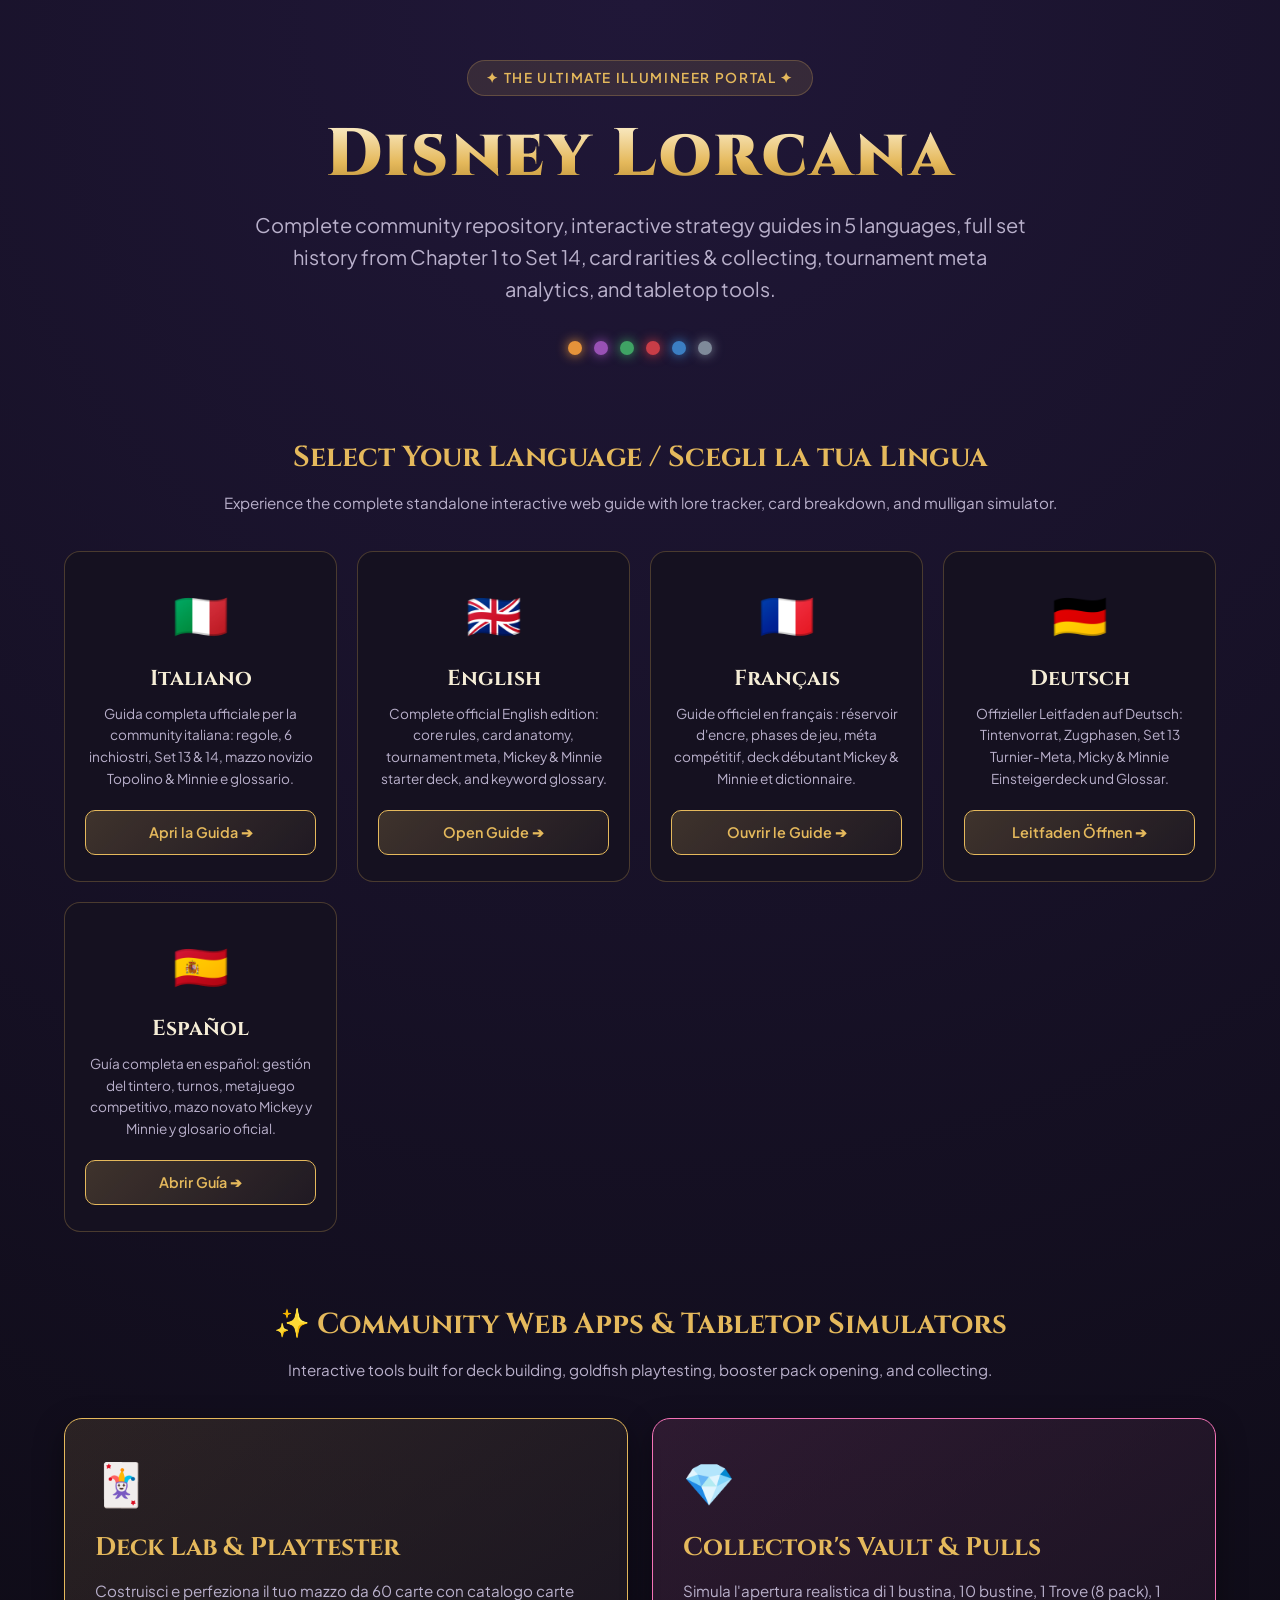
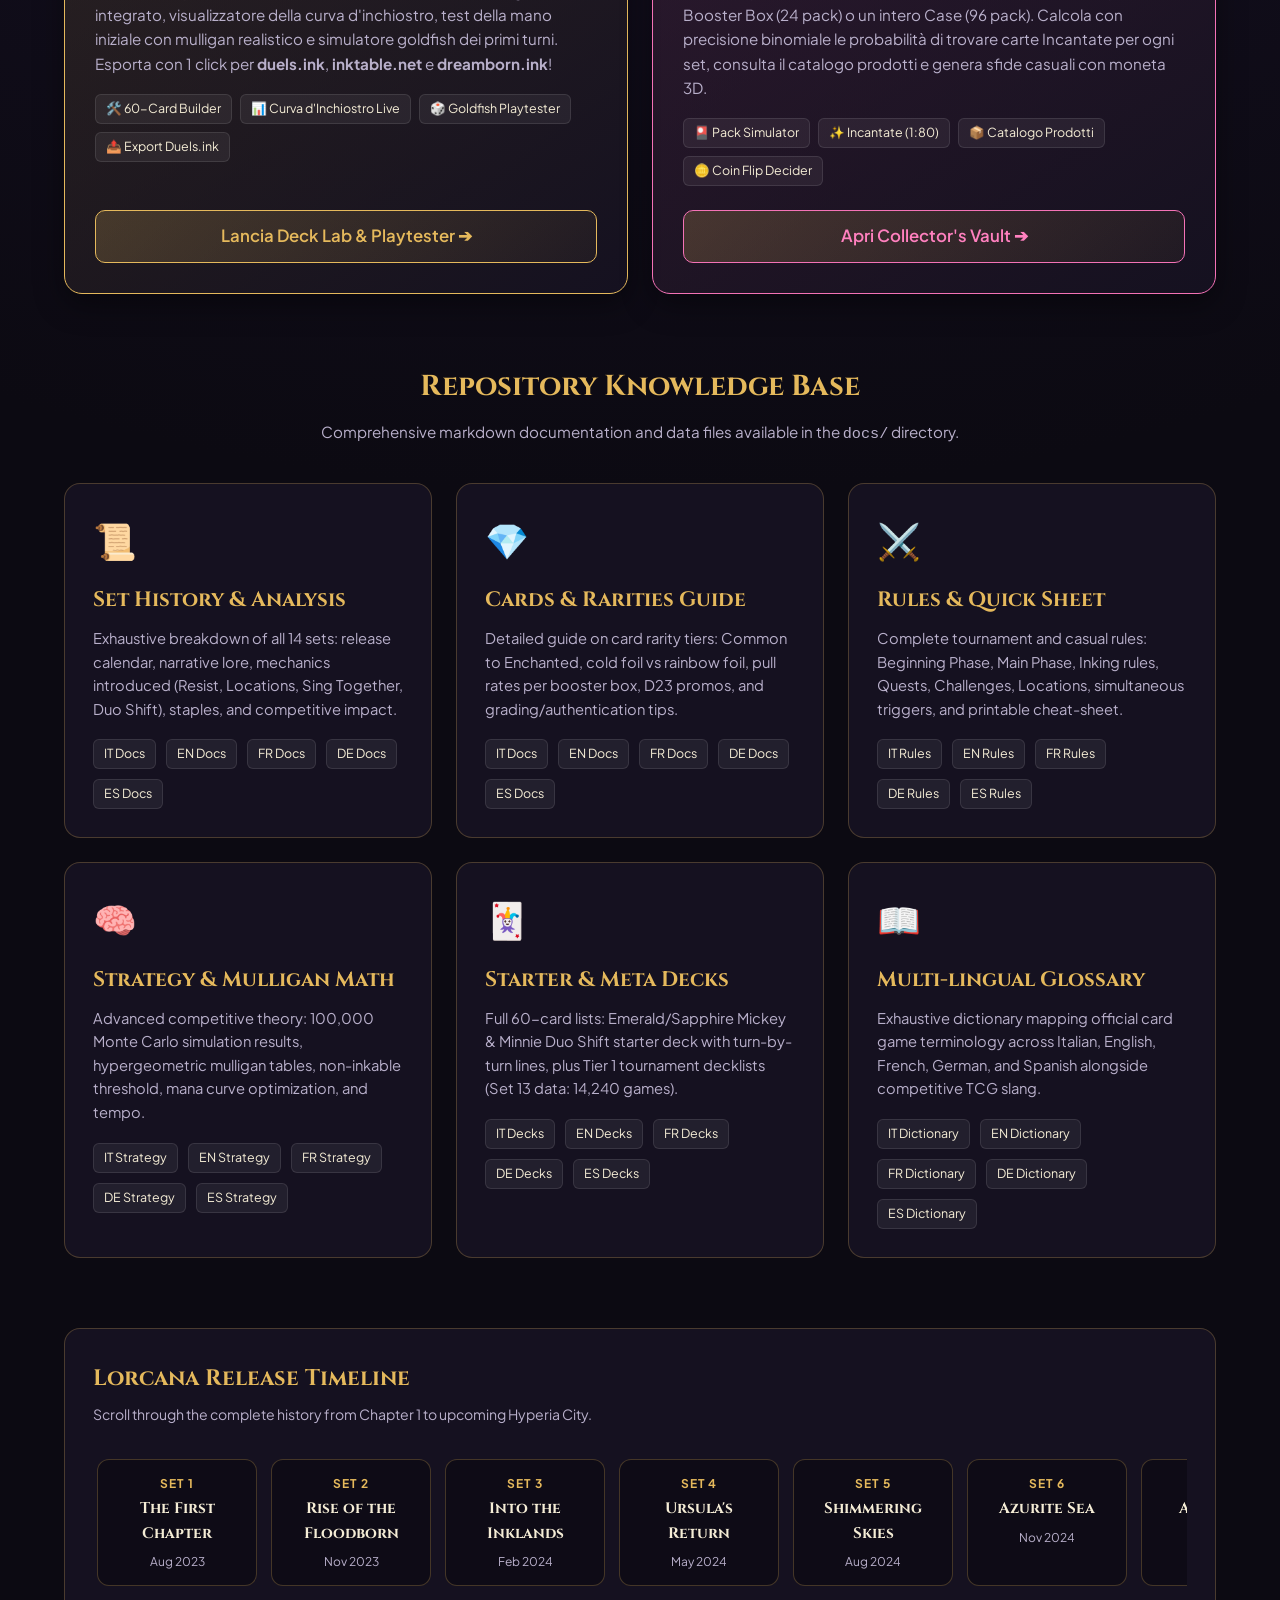
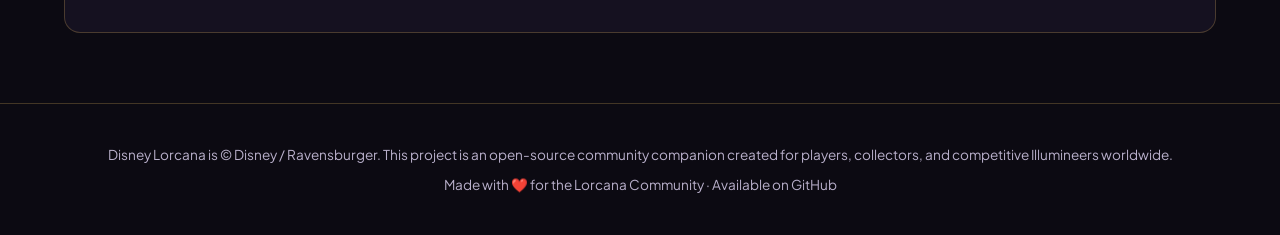
==== index.html @ 89099b7c "feat: add interactive Deck Lab, Collector's Vault pull simulator, probability calculator and communi" ====
<!DOCTYPE html>
<html lang="en">
<head>
  <meta charset="UTF-8">
  <meta name="viewport" content="width=device-width, initial-scale=1.0">
  <title>Disney Lorcana · Complete Community Portal &amp; Strategy Hub</title>
  <meta name="description" content="The ultimate viral community portal and comprehensive guide for Disney Lorcana TCG. Interactive standalone guides in 5 languages (Italian, English, French, German, Spanish), rules, set analysis, cards & rarities, decklists, and tabletop companion tools.">
  <link rel="preconnect" href="https://fonts.googleapis.com">
  <link rel="preconnect" href="https://fonts.gstatic.com" crossorigin>
  <link href="https://fonts.googleapis.com/css2?family=Cinzel:wght@500;700;900&family=Plus+Jakarta+Sans:wght@400;500;600;700&display=swap" rel="stylesheet">
  <style>
    :root {
      --bg: #0c0a12;
      --bg-card: #151120;
      --bg-card-hover: #1c162c;
      --parch: #f5edd6;
      --parch-muted: #b9b0cb;
      --gold: #e5b95c;
      --gold-bright: #ffd700;
      --line: rgba(229, 185, 92, 0.25);
      --line-strong: rgba(229, 185, 92, 0.6);
      --amber: #e5933a;
      --amethyst: #9851b5;
      --emerald: #3fa364;
      --ruby: #c83d47;
      --sapphire: #3b7ec2;
      --steel: #7f8a9a;
    }
    * { box-sizing: border-box; margin: 0; padding: 0; }
    body {
      background: radial-gradient(circle at 50% 0%, #201738 0%, var(--bg) 60%);
      color: var(--parch);
      font-family: 'Plus Jakarta Sans', sans-serif;
      min-height: 100vh;
      line-height: 1.6;
      overflow-x: hidden;
    }
    a { color: inherit; text-decoration: none; }

    /* Container */
    .wrap {
      max-width: 1200px;
      margin: 0 auto;
      padding: 0 24px;
    }

    /* Header & Hero */
    header {
      padding: 60px 0 30px;
      text-align: center;
      position: relative;
    }
    .badge {
      display: inline-flex;
      align-items: center;
      gap: 8px;
      padding: 6px 18px;
      border-radius: 99px;
      background: rgba(229, 185, 92, 0.12);
      border: 1px solid var(--line);
      font-size: 0.85rem;
      letter-spacing: 0.12em;
      text-transform: uppercase;
      color: var(--gold);
      font-weight: 600;
      margin-bottom: 20px;
    }
    h1 {
      font-family: 'Cinzel', serif;
      font-size: clamp(2.5rem, 6vw, 4.2rem);
      font-weight: 900;
      letter-spacing: 0.04em;
      line-height: 1.15;
      background: linear-gradient(180deg, #fff7df 0%, #e5b95c 60%, #b2862d 100%);
      -webkit-background-clip: text;
      -webkit-text-fill-color: transparent;
      margin-bottom: 16px;
    }
    .subtitle {
      font-size: clamp(1.05rem, 2vw, 1.25rem);
      color: var(--parch-muted);
      max-width: 780px;
      margin: 0 auto 36px;
    }

    /* Ink Orbs Bar */
    .ink-orbs {
      display: flex;
      justify-content: center;
      gap: 12px;
      margin-bottom: 50px;
    }
    .orb {
      width: 14px;
      height: 14px;
      border-radius: 50%;
      box-shadow: 0 0 12px currentColor;
    }
    .orb.amber { color: var(--amber); background: var(--amber); }
    .orb.amethyst { color: var(--amethyst); background: var(--amethyst); }
    .orb.emerald { color: var(--emerald); background: var(--emerald); }
    .orb.ruby { color: var(--ruby); background: var(--ruby); }
    .orb.sapphire { color: var(--sapphire); background: var(--sapphire); }
    .orb.steel { color: var(--steel); background: var(--steel); }

    /* Language Selection Grid */
    .lang-section {
      margin-bottom: 70px;
    }
    .section-title {
      font-family: 'Cinzel', serif;
      font-size: 1.8rem;
      text-align: center;
      color: var(--gold);
      margin-bottom: 10px;
    }
    .section-desc {
      text-align: center;
      color: var(--parch-muted);
      margin-bottom: 36px;
      font-size: 0.95rem;
    }
    .lang-grid {
      display: grid;
      grid-template-columns: repeat(auto-fit, minmax(220px, 1fr));
      gap: 20px;
    }
    .lang-card {
      background: var(--bg-card);
      border: 1px solid var(--line);
      border-radius: 16px;
      padding: 26px 20px;
      text-align: center;
      position: relative;
      overflow: hidden;
      transition: all 0.3s ease;
      display: flex;
      flex-direction: column;
      justify-content: space-between;
    }
    .lang-card:hover {
      background: var(--bg-card-hover);
      border-color: var(--gold);
      transform: translateY(-5px);
      box-shadow: 0 12px 30px rgba(229, 185, 92, 0.18);
    }
    .lang-flag {
      font-size: 2.8rem;
      margin-bottom: 12px;
    }
    .lang-name {
      font-family: 'Cinzel', serif;
      font-size: 1.35rem;
      font-weight: 700;
      color: var(--parch);
      margin-bottom: 6px;
    }
    .lang-meta {
      font-size: 0.85rem;
      color: var(--parch-muted);
      margin-bottom: 20px;
      flex-grow: 1;
    }
    .btn-open {
      display: inline-block;
      padding: 10px 18px;
      border-radius: 10px;
      background: linear-gradient(135deg, rgba(229, 185, 92, 0.2), rgba(229, 185, 92, 0.05));
      border: 1px solid var(--gold);
      color: var(--gold);
      font-weight: 600;
      font-size: 0.9rem;
      transition: all 0.2s;
    }
    .lang-card:hover .btn-open {
      background: var(--gold);
      color: #0c0a12;
    }

    /* Core Features Grid */
    .features-grid {
      display: grid;
      grid-template-columns: repeat(auto-fit, minmax(340px, 1fr));
      gap: 24px;
      margin-bottom: 70px;
    }
    .feat-card {
      background: var(--bg-card);
      border: 1px solid var(--line);
      border-radius: 16px;
      padding: 28px;
      position: relative;
    }
    .feat-icon {
      font-size: 2.2rem;
      margin-bottom: 16px;
    }
    .feat-card h3 {
      font-family: 'Cinzel', serif;
      font-size: 1.3rem;
      color: var(--gold);
      margin-bottom: 10px;
    }
    .feat-card p {
      color: var(--parch-muted);
      font-size: 0.92rem;
      margin-bottom: 18px;
    }
    .feat-links {
      display: flex;
      flex-wrap: wrap;
      gap: 10px;
    }
    .feat-tag {
      font-size: 0.78rem;
      background: rgba(255,255,255,0.06);
      border: 1px solid rgba(255,255,255,0.1);
      padding: 4px 10px;
      border-radius: 6px;
      color: var(--parch);
    }
    .feat-tag:hover {
      border-color: var(--gold);
      color: var(--gold);
    }

    /* Sets Timeline Strip */
    .timeline-wrap {
      background: var(--bg-card);
      border: 1px solid var(--line);
      border-radius: 16px;
      padding: 32px 28px;
      margin-bottom: 70px;
    }
    .sets-scroller {
      display: flex;
      gap: 14px;
      overflow-x: auto;
      padding: 14px 4px;
      scrollbar-width: thin;
      scrollbar-color: var(--gold) var(--bg-card);
    }
    .set-pill {
      flex: 0 0 160px;
      background: rgba(0,0,0,0.3);
      border: 1px solid var(--line);
      border-radius: 12px;
      padding: 14px;
      text-align: center;
      transition: all 0.2s;
    }
    .set-pill:hover {
      border-color: var(--gold);
      transform: translateY(-3px);
    }
    .set-num {
      font-size: 0.75rem;
      color: var(--gold);
      font-weight: 700;
      text-transform: uppercase;
      letter-spacing: 0.08em;
    }
    .set-name {
      font-family: 'Cinzel', serif;
      font-size: 0.95rem;
      font-weight: 700;
      margin: 4px 0 6px;
      color: var(--parch);
    }
    .set-date {
      font-size: 0.75rem;
      color: var(--parch-muted);
    }

    /* Footer */
    footer {
      border-top: 1px solid var(--line);
      padding: 40px 0;
      text-align: center;
      color: var(--parch-muted);
      font-size: 0.85rem;
    }
    footer a {
      color: var(--gold);
      text-decoration: underline;
    }
  </style>
</head>
<body>

  <header>
    <div class="wrap">
      <div class="badge">✦ The Ultimate Illumineer Portal ✦</div>
      <h1>Disney Lorcana</h1>
      <p class="subtitle">Complete community repository, interactive strategy guides in 5 languages, full set history from Chapter 1 to Set 14, card rarities &amp; collecting, tournament meta analytics, and tabletop tools.</p>
      
      <div class="ink-orbs">
        <div class="orb amber" title="Amber"></div>
        <div class="orb amethyst" title="Amethyst"></div>
        <div class="orb emerald" title="Emerald"></div>
        <div class="orb ruby" title="Ruby"></div>
        <div class="orb sapphire" title="Sapphire"></div>
        <div class="orb steel" title="Steel"></div>
      </div>
    </div>
  </header>

  <main class="wrap">

    <!-- Language Selector Section -->
    <section class="lang-section">
      <h2 class="section-title">Select Your Language / Scegli la tua Lingua</h2>
      <p class="section-desc">Experience the complete standalone interactive web guide with lore tracker, card breakdown, and mulligan simulator.</p>
      
      <div class="lang-grid">
        <!-- Italian -->
        <a href="guide/guida-lorcana-it.html" class="lang-card">
          <div>
            <div class="lang-flag">🇮🇹</div>
            <div class="lang-name">Italiano</div>
            <div class="lang-meta">Guida completa ufficiale per la community italiana: regole, 6 inchiostri, Set 13 &amp; 14, mazzo novizio Topolino &amp; Minnie e glossario.</div>
          </div>
          <span class="btn-open">Apri la Guida ➔</span>
        </a>

        <!-- English -->
        <a href="guide/lorcana-guide-en.html" class="lang-card">
          <div>
            <div class="lang-flag">🇬🇧</div>
            <div class="lang-name">English</div>
            <div class="lang-meta">Complete official English edition: core rules, card anatomy, tournament meta, Mickey &amp; Minnie starter deck, and keyword glossary.</div>
          </div>
          <span class="btn-open">Open Guide ➔</span>
        </a>

        <!-- French -->
        <a href="guide/lorcana-guide-fr.html" class="lang-card">
          <div>
            <div class="lang-flag">🇫🇷</div>
            <div class="lang-name">Français</div>
            <div class="lang-meta">Guide officiel en français : réservoir d'encre, phases de jeu, méta compétitif, deck débutant Mickey &amp; Minnie et dictionnaire.</div>
          </div>
          <span class="btn-open">Ouvrir le Guide ➔</span>
        </a>

        <!-- German -->
        <a href="guide/lorcana-guide-de.html" class="lang-card">
          <div>
            <div class="lang-flag">🇩🇪</div>
            <div class="lang-name">Deutsch</div>
            <div class="lang-meta">Offizieller Leitfaden auf Deutsch: Tintenvorrat, Zugphasen, Set 13 Turnier-Meta, Micky &amp; Minnie Einsteigerdeck und Glossar.</div>
          </div>
          <span class="btn-open">Leitfaden Öffnen ➔</span>
        </a>

        <!-- Spanish -->
        <a href="guide/lorcana-guide-es.html" class="lang-card">
          <div>
            <div class="lang-flag">🇪🇸</div>
            <div class="lang-name">Español</div>
            <div class="lang-meta">Guía completa en español: gestión del tintero, turnos, metajuego competitivo, mazo novato Mickey y Minnie y glosario oficial.</div>
          </div>
          <span class="btn-open">Abrir Guía ➔</span>
        </a>
      </div>
    </section>

    <!-- NEW: Interactive Apps Showcase (Deck Lab & Collector's Vault) -->
    <section style="margin-bottom:70px;">
      <h2 class="section-title">✨ Community Web Apps &amp; Tabletop Simulators</h2>
      <p class="section-desc">Interactive tools built for deck building, goldfish playtesting, booster pack opening, and collecting.</p>

      <div style="display:grid;grid-template-columns:repeat(auto-fit, minmax(360px, 1fr));gap:24px;">
        <!-- Deck Lab Card -->
        <div style="background:linear-gradient(145deg, rgba(229,185,92,0.12), var(--bg-card));border:1.5px solid var(--gold);border-radius:18px;padding:30px;display:flex;flex-direction:column;justify-content:space-between;box-shadow:0 10px 30px rgba(0,0,0,0.4);">
          <div>
            <div style="font-size:2.6rem;margin-bottom:12px;">🃏</div>
            <h3 style="font-family:'Cinzel',serif;font-size:1.6rem;color:var(--gold);margin-bottom:10px;">Deck Lab &amp; Playtester</h3>
            <p style="color:var(--parch-muted);font-size:0.95rem;margin-bottom:18px;">
              Costruisci e perfeziona il tuo mazzo da 60 carte con catalogo carte integrato, visualizzatore della curva d'inchiostro, test della mano iniziale con mulligan realistico e simulatore goldfish dei primi turni. Esporta con 1 click per <strong>duels.ink</strong>, <strong>inktable.net</strong> e <strong>dreamborn.ink</strong>!
            </p>
            <div style="display:flex;flex-wrap:wrap;gap:8px;margin-bottom:24px;">
              <span class="feat-tag">🛠️ 60-Card Builder</span>
              <span class="feat-tag">📊 Curva d'Inchiostro Live</span>
              <span class="feat-tag">🎲 Goldfish Playtester</span>
              <span class="feat-tag">📤 Export Duels.ink</span>
            </div>
          </div>
          <a href="deck-lab.html" class="btn-open" style="text-align:center;font-size:1.05rem;padding:12px 20px;">Lancia Deck Lab &amp; Playtester ➔</a>
        </div>

        <!-- Collector's Vault Card -->
        <div style="background:linear-gradient(145deg, rgba(244,114,182,0.12), var(--bg-card));border:1.5px solid #f472b6;border-radius:18px;padding:30px;display:flex;flex-direction:column;justify-content:space-between;box-shadow:0 10px 30px rgba(0,0,0,0.4);">
          <div>
            <div style="font-size:2.6rem;margin-bottom:12px;">💎</div>
            <h3 style="font-family:'Cinzel',serif;font-size:1.6rem;color:var(--gold);margin-bottom:10px;">Collector's Vault &amp; Pulls</h3>
            <p style="color:var(--parch-muted);font-size:0.95rem;margin-bottom:18px;">
              Simula l'apertura realistica di 1 bustina, 10 bustine, 1 Trove (8 pack), 1 Booster Box (24 pack) o un intero Case (96 pack). Calcola con precisione binomiale le probabilità di trovare carte Incantate per ogni set, consulta il catalogo prodotti e genera sfide casuali con moneta 3D.
            </p>
            <div style="display:flex;flex-wrap:wrap;gap:8px;margin-bottom:24px;">
              <span class="feat-tag">🎴 Pack Simulator</span>
              <span class="feat-tag">✨ Incantate (1:80)</span>
              <span class="feat-tag">📦 Catalogo Prodotti</span>
              <span class="feat-tag">🪙 Coin Flip Decider</span>
            </div>
          </div>
          <a href="collector-vault.html" class="btn-open" style="text-align:center;font-size:1.05rem;padding:12px 20px;border-color:#f472b6;color:#ff80bf;">Apri Collector's Vault ➔</a>
        </div>
      </div>
    </section>

    <!-- Core Features & Documentation -->
    <section>
      <h2 class="section-title">Repository Knowledge Base</h2>
      <p class="section-desc">Comprehensive markdown documentation and data files available in the <code>docs/</code> directory.</p>

      <div class="features-grid">
        <div class="feat-card">
          <div class="feat-icon">📜</div>
          <h3>Set History &amp; Analysis</h3>
          <p>Exhaustive breakdown of all 14 sets: release calendar, narrative lore, mechanics introduced (Resist, Locations, Sing Together, Duo Shift), staples, and competitive impact.</p>
          <div class="feat-links">
            <a href="docs/sets/set-history.it.md" class="feat-tag">IT Docs</a>
            <a href="docs/sets/set-history.en.md" class="feat-tag">EN Docs</a>
            <a href="docs/sets/set-history.fr.md" class="feat-tag">FR Docs</a>
            <a href="docs/sets/set-history.de.md" class="feat-tag">DE Docs</a>
            <a href="docs/sets/set-history.es.md" class="feat-tag">ES Docs</a>
          </div>
        </div>

        <div class="feat-card">
          <div class="feat-icon">💎</div>
          <h3>Cards &amp; Rarities Guide</h3>
          <p>Detailed guide on card rarity tiers: Common to Enchanted, cold foil vs rainbow foil, pull rates per booster box, D23 promos, and grading/authentication tips.</p>
          <div class="feat-links">
            <a href="docs/cards-and-rarities/rarities-guide.it.md" class="feat-tag">IT Docs</a>
            <a href="docs/cards-and-rarities/rarities-guide.en.md" class="feat-tag">EN Docs</a>
            <a href="docs/cards-and-rarities/rarities-guide.fr.md" class="feat-tag">FR Docs</a>
            <a href="docs/cards-and-rarities/rarities-guide.de.md" class="feat-tag">DE Docs</a>
            <a href="docs/cards-and-rarities/rarities-guide.es.md" class="feat-tag">ES Docs</a>
          </div>
        </div>

        <div class="feat-card">
          <div class="feat-icon">⚔️</div>
          <h3>Rules &amp; Quick Sheet</h3>
          <p>Complete tournament and casual rules: Beginning Phase, Main Phase, Inking rules, Quests, Challenges, Locations, simultaneous triggers, and printable cheat-sheet.</p>
          <div class="feat-links">
            <a href="docs/rules/complete-rules.it.md" class="feat-tag">IT Rules</a>
            <a href="docs/rules/complete-rules.en.md" class="feat-tag">EN Rules</a>
            <a href="docs/rules/complete-rules.fr.md" class="feat-tag">FR Rules</a>
            <a href="docs/rules/complete-rules.de.md" class="feat-tag">DE Rules</a>
            <a href="docs/rules/complete-rules.es.md" class="feat-tag">ES Rules</a>
          </div>
        </div>

        <div class="feat-card">
          <div class="feat-icon">🧠</div>
          <h3>Strategy &amp; Mulligan Math</h3>
          <p>Advanced competitive theory: 100,000 Monte Carlo simulation results, hypergeometric mulligan tables, non-inkable threshold, mana curve optimization, and tempo.</p>
          <div class="feat-links">
            <a href="docs/strategy/mulligan-and-math.it.md" class="feat-tag">IT Strategy</a>
            <a href="docs/strategy/mulligan-and-math.en.md" class="feat-tag">EN Strategy</a>
            <a href="docs/strategy/mulligan-and-math.fr.md" class="feat-tag">FR Strategy</a>
            <a href="docs/strategy/mulligan-and-math.de.md" class="feat-tag">DE Strategy</a>
            <a href="docs/strategy/mulligan-and-math.es.md" class="feat-tag">ES Strategy</a>
          </div>
        </div>

        <div class="feat-card">
          <div class="feat-icon">🃏</div>
          <h3>Starter &amp; Meta Decks</h3>
          <p>Full 60-card lists: Emerald/Sapphire Mickey &amp; Minnie Duo Shift starter deck with turn-by-turn lines, plus Tier 1 tournament decklists (Set 13 data: 14,240 games).</p>
          <div class="feat-links">
            <a href="docs/decks/starter-emerald-sapphire.it.md" class="feat-tag">IT Decks</a>
            <a href="docs/decks/starter-emerald-sapphire.en.md" class="feat-tag">EN Decks</a>
            <a href="docs/decks/starter-emerald-sapphire.fr.md" class="feat-tag">FR Decks</a>
            <a href="docs/decks/starter-emerald-sapphire.de.md" class="feat-tag">DE Decks</a>
            <a href="docs/decks/starter-emerald-sapphire.es.md" class="feat-tag">ES Decks</a>
          </div>
        </div>

        <div class="feat-card">
          <div class="feat-icon">📖</div>
          <h3>Multi-lingual Glossary</h3>
          <p>Exhaustive dictionary mapping official card game terminology across Italian, English, French, German, and Spanish alongside competitive TCG slang.</p>
          <div class="feat-links">
            <a href="docs/glossary/glossary.it.md" class="feat-tag">IT Dictionary</a>
            <a href="docs/glossary/glossary.en.md" class="feat-tag">EN Dictionary</a>
            <a href="docs/glossary/glossary.fr.md" class="feat-tag">FR Dictionary</a>
            <a href="docs/glossary/glossary.de.md" class="feat-tag">DE Dictionary</a>
            <a href="docs/glossary/glossary.es.md" class="feat-tag">ES Dictionary</a>
          </div>
        </div>
      </div>
    </section>

    <!-- Sets Timeline Carousel -->
    <section class="timeline-wrap">
      <h2 style="font-family:'Cinzel',serif;font-size:1.4rem;color:var(--gold);margin-bottom:6px;">Lorcana Release Timeline</h2>
      <p style="color:var(--parch-muted);font-size:0.88rem;margin-bottom:20px;">Scroll through the complete history from Chapter 1 to upcoming Hyperia City.</p>
      
      <div class="sets-scroller">
        <div class="set-pill">
          <div class="set-num">Set 1</div>
          <div class="set-name">The First Chapter</div>
          <div class="set-date">Aug 2023</div>
        </div>
        <div class="set-pill">
          <div class="set-num">Set 2</div>
          <div class="set-name">Rise of the Floodborn</div>
          <div class="set-date">Nov 2023</div>
        </div>
        <div class="set-pill">
          <div class="set-num">Set 3</div>
          <div class="set-name">Into the Inklands</div>
          <div class="set-date">Feb 2024</div>
        </div>
        <div class="set-pill">
          <div class="set-num">Set 4</div>
          <div class="set-name">Ursula's Return</div>
          <div class="set-date">May 2024</div>
        </div>
        <div class="set-pill">
          <div class="set-num">Set 5</div>
          <div class="set-name">Shimmering Skies</div>
          <div class="set-date">Aug 2024</div>
        </div>
        <div class="set-pill">
          <div class="set-num">Set 6</div>
          <div class="set-name">Azurite Sea</div>
          <div class="set-date">Nov 2024</div>
        </div>
        <div class="set-pill">
          <div class="set-num">Set 7</div>
          <div class="set-name">Archazia's Island</div>
          <div class="set-date">Feb 2025</div>
        </div>
        <div class="set-pill">
          <div class="set-num">Set 8</div>
          <div class="set-name">Reign of Chaos</div>
          <div class="set-date">May 2025</div>
        </div>
        <div class="set-pill">
          <div class="set-num">Set 9</div>
          <div class="set-name">Fables of Light</div>
          <div class="set-date">Aug 2025</div>
        </div>
        <div class="set-pill">
          <div class="set-num">Set 10</div>
          <div class="set-name">Whispers of Deep</div>
          <div class="set-date">Nov 2025</div>
        </div>
        <div class="set-pill">
          <div class="set-num">Set 11</div>
          <div class="set-name">Sunken Realms</div>
          <div class="set-date">Feb 2026</div>
        </div>
        <div class="set-pill">
          <div class="set-num">Set 12</div>
          <div class="set-name">Wilds Unknown</div>
          <div class="set-date">May 2026</div>
        </div>
        <div class="set-pill" style="border-color:var(--emerald);background:rgba(63,163,100,0.1);">
          <div class="set-num" style="color:#4ade80;">Set 13 · Current</div>
          <div class="set-name">Attack of the Vine!</div>
          <div class="set-date">July 2026</div>
        </div>
        <div class="set-pill" style="border-color:var(--gold);background:rgba(229,185,92,0.1);">
          <div class="set-num" style="color:var(--gold);">Set 14 · Upcoming</div>
          <div class="set-name">Hyperia City</div>
          <div class="set-date">Oct 2026</div>
        </div>
      </div>
    </section>

  </main>

  <footer>
    <div class="wrap">
      <p>Disney Lorcana is &copy; Disney / Ravensburger. This project is an open-source community companion created for players, collectors, and competitive Illumineers worldwide.</p>
      <p style="margin-top:8px;">Made with ❤️ for the Lorcana Community · Available on GitHub</p>
    </div>
  </footer>

</body>
</html>
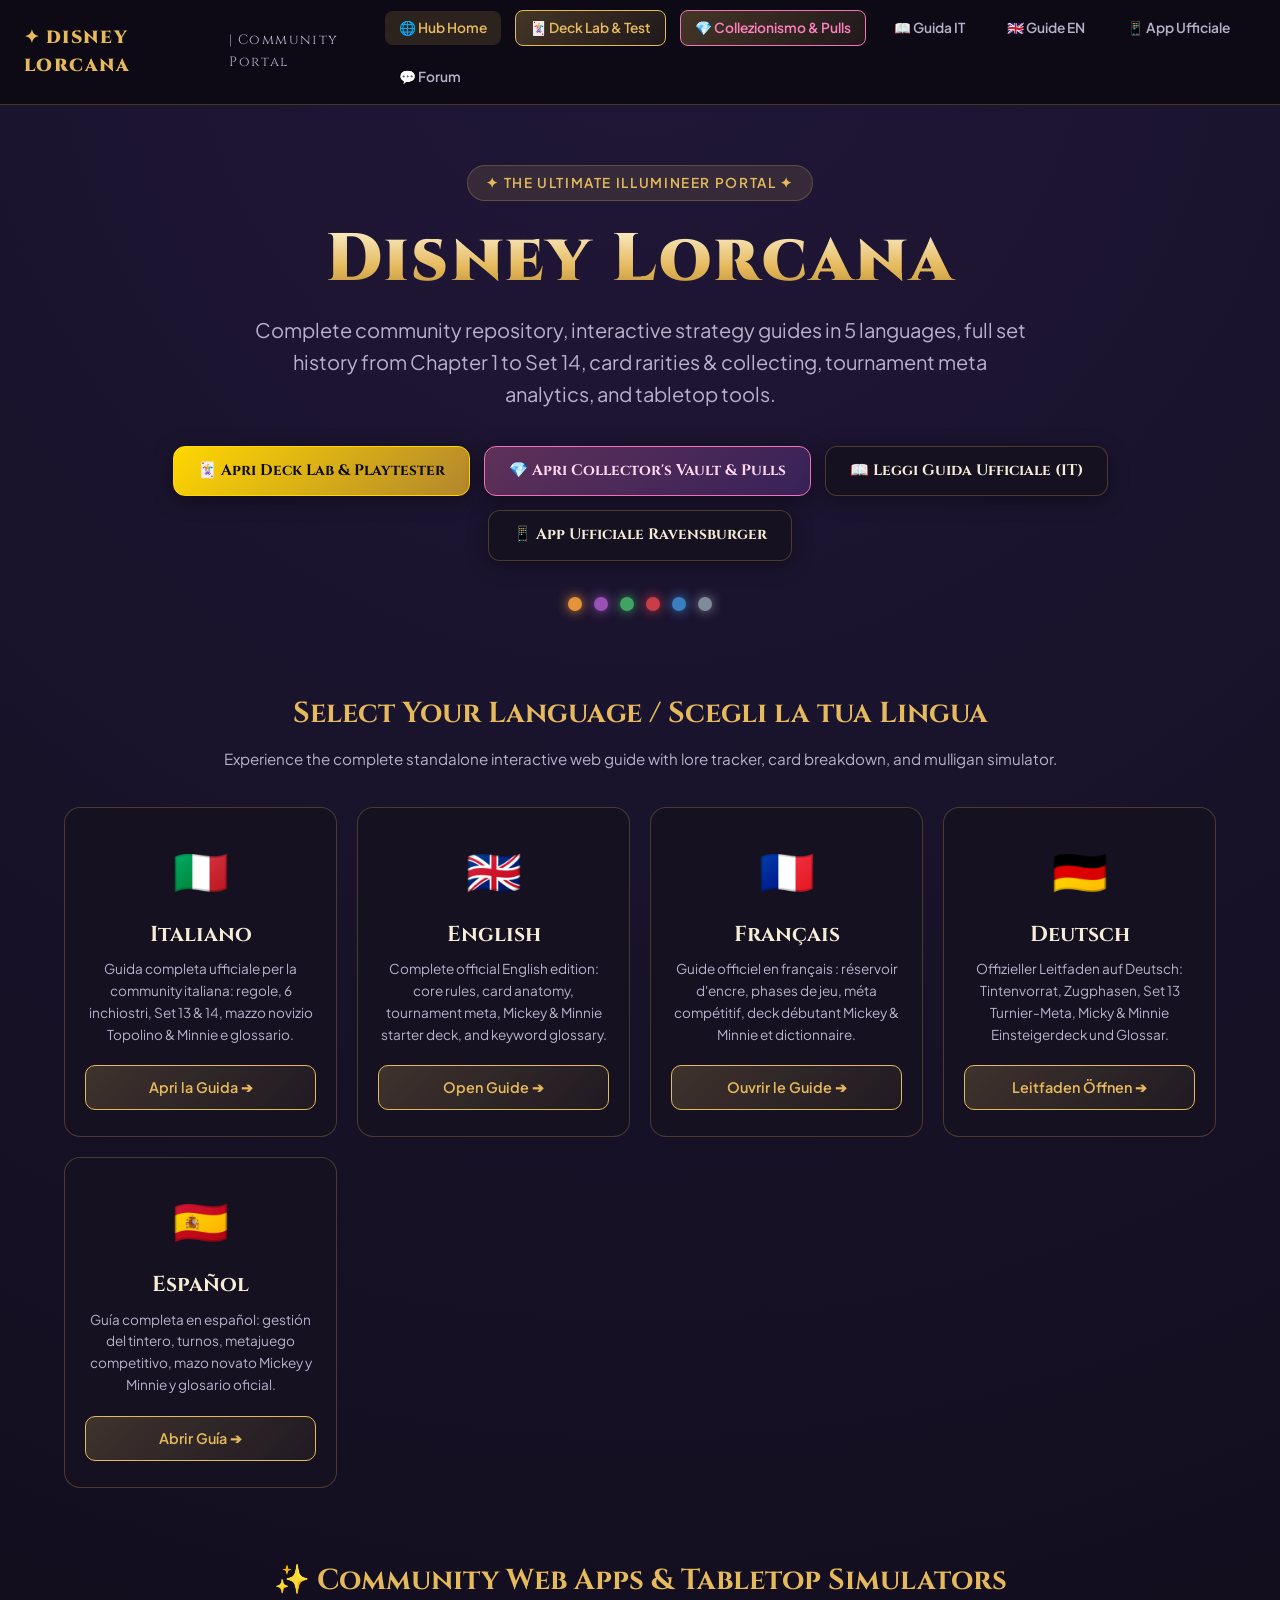
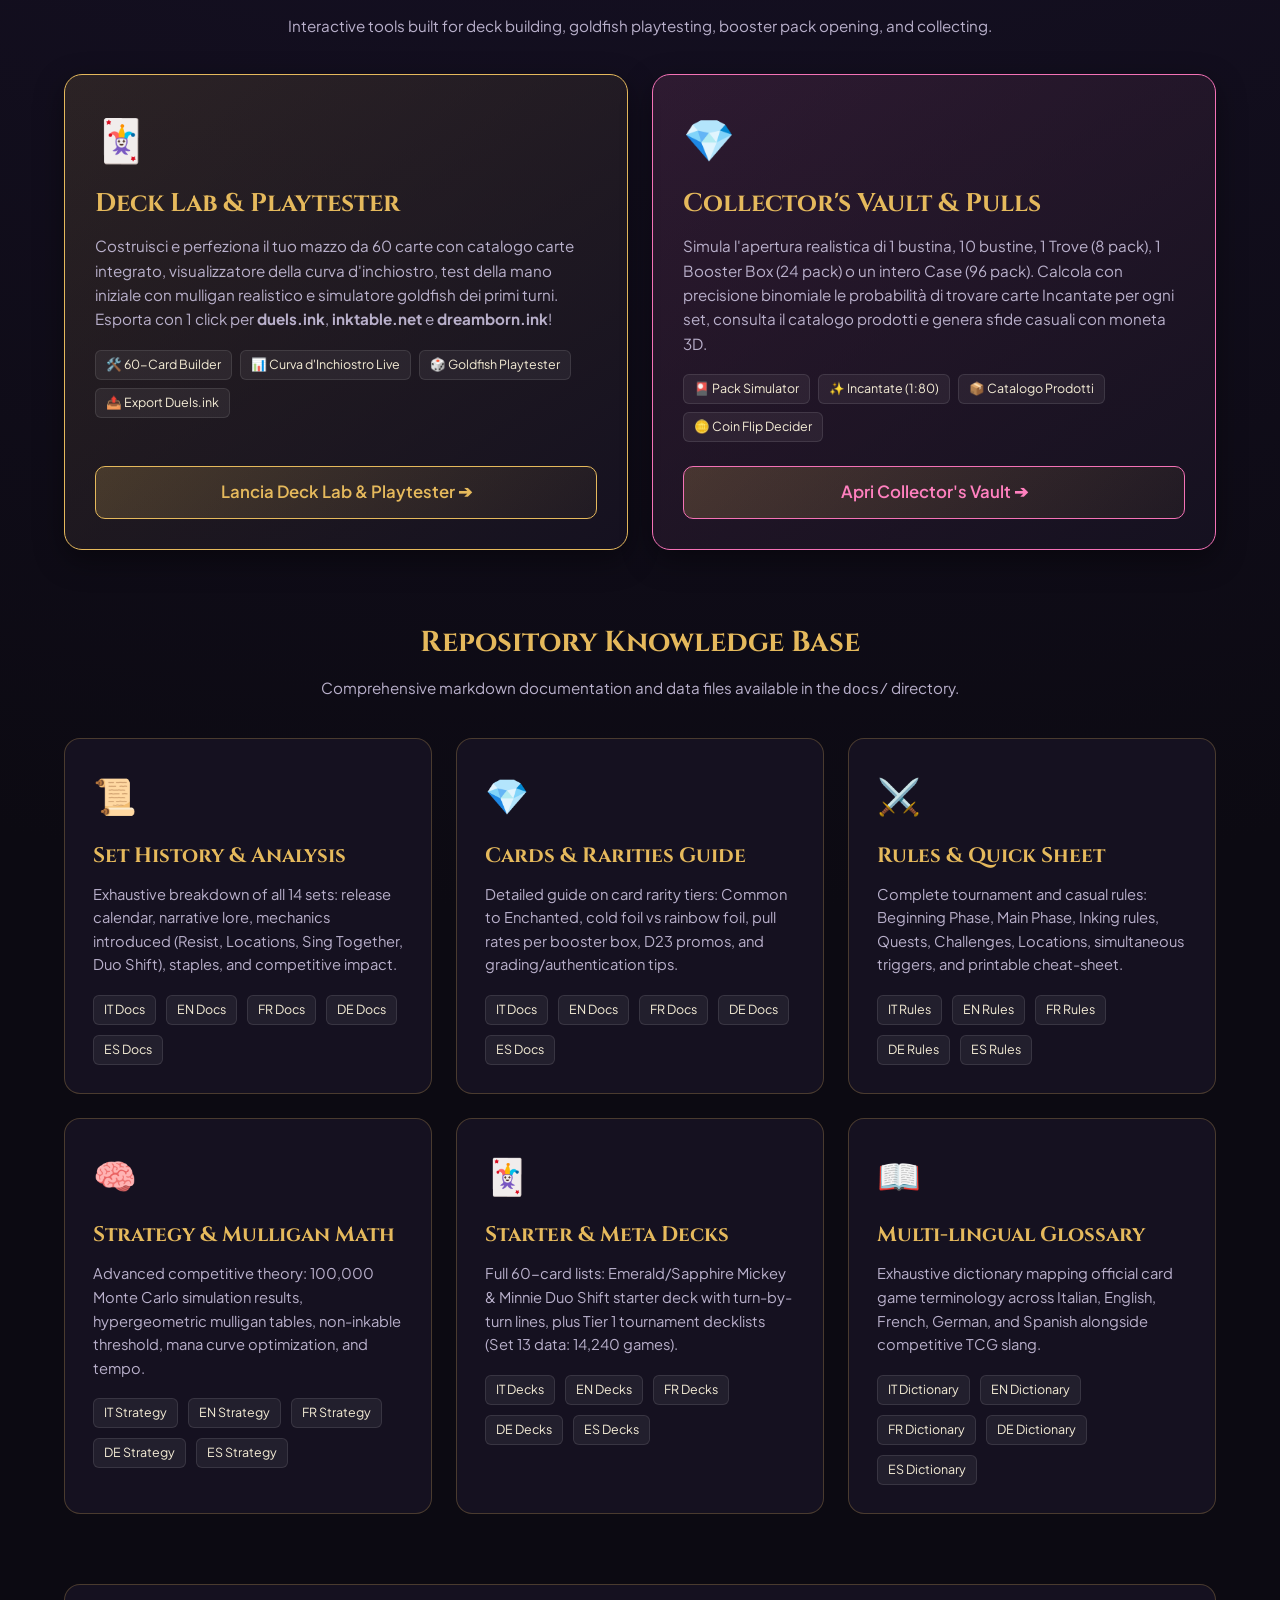
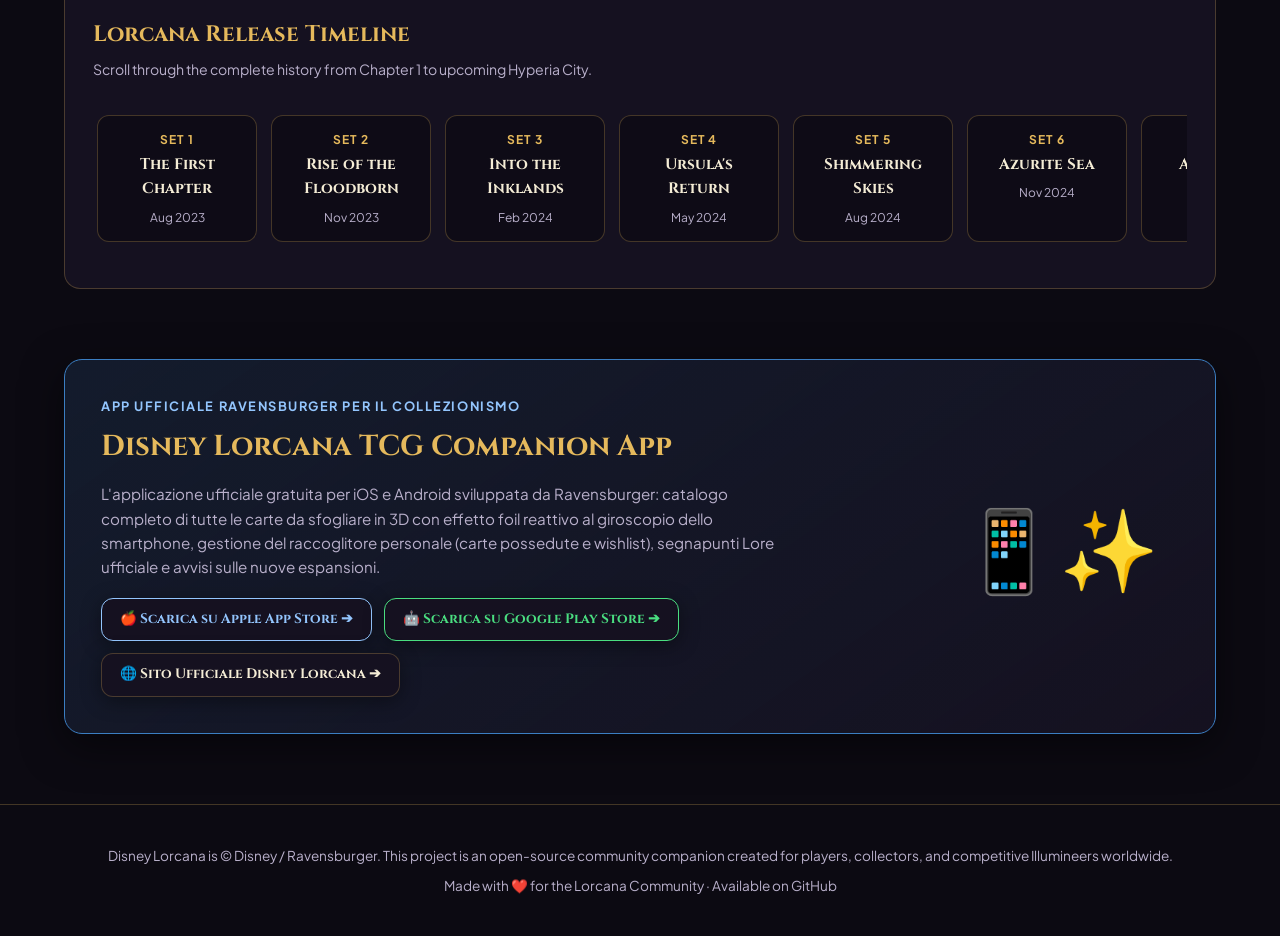
==== commit 1c9b377e: "feat: portable 14-set database, official app links, epic/iconic pull rates & full deck lab integrati" ====
--- a/index.html
+++ b/index.html
@@ -37,6 +37,92 @@
     }
     a { color: inherit; text-decoration: none; }
 
+    
+    /* Sticky Top Bar */
+    .top-bar {
+      background: rgba(14, 11, 20, 0.96);
+      border-bottom: 1px solid var(--line);
+      padding: 10px 24px;
+      display: flex;
+      justify-content: space-between;
+      align-items: center;
+      position: sticky;
+      top: 0;
+      z-index: 1000;
+      backdrop-filter: blur(10px);
+    }
+    .top-brand {
+      font-family: 'Cinzel', serif;
+      font-weight: 900;
+      letter-spacing: .08em;
+      color: var(--gold);
+      display: flex;
+      align-items: center;
+      gap: 10px;
+      font-size: 1.1rem;
+    }
+    .top-links {
+      display: flex;
+      gap: 14px;
+      align-items: center;
+      font-size: .86rem;
+      flex-wrap: wrap;
+    }
+    .top-links a {
+      color: var(--parch-muted);
+      padding: 6px 14px;
+      border-radius: 8px;
+      transition: all .2s;
+      font-weight: 600;
+    }
+    .top-links a:hover, .top-links a.active {
+      color: var(--gold);
+      background: rgba(229, 185, 92, .14);
+    }
+    .top-links a.highlight {
+      background: linear-gradient(135deg, rgba(229, 185, 92, .25), rgba(229, 185, 92, .08));
+      border: 1px solid var(--gold);
+      color: var(--gold);
+    }
+    .hero-actions {
+      display: flex;
+      gap: 14px;
+      justify-content: center;
+      flex-wrap: wrap;
+      margin: 24px 0 36px;
+    }
+    .btn-hero {
+      display: inline-flex;
+      align-items: center;
+      gap: 8px;
+      padding: 12px 24px;
+      border-radius: 12px;
+      font-family: 'Cinzel', serif;
+      font-weight: 700;
+      font-size: .95rem;
+      transition: all .25s;
+      box-shadow: 0 4px 20px rgba(0,0,0,0.4);
+    }
+    .btn-hero:hover {
+      transform: translateY(-3px);
+      box-shadow: 0 8px 30px rgba(229, 185, 92, 0.3);
+    }
+    .btn-hero.gold {
+      background: linear-gradient(135deg, #ffd700, #b2862d);
+      color: #0c0a12;
+      border: 1px solid #ffd700;
+    }
+    .btn-hero.pink {
+      background: linear-gradient(135deg, rgba(244,114,182,0.3), rgba(168,85,247,0.2));
+      border: 1.5px solid #f472b6;
+      color: #ffd9f0;
+    }
+    .btn-hero.dark {
+      background: var(--bg-card);
+      border: 1px solid var(--line);
+      color: var(--parch);
+    }
+
     /* Container */
     .wrap {
       max-width: 1200px;
@@ -288,11 +374,37 @@
 </head>
 <body>
 
+  <!-- Top Sticky Navigation -->
+  <div class="top-bar">
+    <a href="index.html" class="top-brand">
+      <span>✦ DISNEY LORCANA</span>
+      <span style="color:var(--parch-muted);font-weight:400;font-size:.85rem;">| Community Portal</span>
+    </a>
+    <div class="top-links">
+      <a href="index.html" class="active">🌐 Hub Home</a>
+      <a href="deck-lab.html" class="highlight">🃏 Deck Lab &amp; Test</a>
+      <a href="collector-vault.html" class="highlight" style="border-color:#f472b6;color:#ff80bf;">💎 Collezionismo &amp; Pulls</a>
+      <a href="guide/guida-lorcana-it.html">📖 Guida IT</a>
+      <a href="guide/lorcana-guide-en.html">🇬🇧 Guide EN</a>
+      <a href="#official-app">📱 App Ufficiale</a>
+      <a href="https://github.com/MRJonam91/disney-lorcana-companion/discussions" target="_blank">💬 Forum</a>
+    </div>
+  </div>
+
+
   <header>
     <div class="wrap">
       <div class="badge">✦ The Ultimate Illumineer Portal ✦</div>
       <h1>Disney Lorcana</h1>
       <p class="subtitle">Complete community repository, interactive strategy guides in 5 languages, full set history from Chapter 1 to Set 14, card rarities &amp; collecting, tournament meta analytics, and tabletop tools.</p>
+      <!-- Hero Quick Launch Buttons -->
+      <div class="hero-actions">
+        <a href="deck-lab.html" class="btn-hero gold">🃏 Apri Deck Lab &amp; Playtester</a>
+        <a href="collector-vault.html" class="btn-hero pink">💎 Apri Collector's Vault &amp; Pulls</a>
+        <a href="guide/guida-lorcana-it.html" class="btn-hero dark">📖 Leggi Guida Ufficiale (IT)</a>
+        <a href="#official-app" class="btn-hero dark">📱 App Ufficiale Ravensburger</a>
+      </div>
+
       
       <div class="ink-orbs">
         <div class="orb amber" title="Amber"></div>
@@ -574,6 +686,34 @@
       </div>
     </section>
 
+
+    <!-- Official Disney Lorcana Companion App Banner -->
+    <section id="official-app" style="margin-bottom:70px;background:linear-gradient(145deg, rgba(59,126,194,0.15), var(--bg-card));border:1.5px solid var(--sapphire);border-radius:18px;padding:36px;box-shadow:0 12px 40px rgba(0,0,0,0.5);">
+      <div style="display:flex;align-items:center;justify-content:space-between;flex-wrap:wrap;gap:24px;">
+        <div style="max-width:700px;">
+          <div style="font-size:0.8rem;letter-spacing:0.12em;text-transform:uppercase;color:#93c5fd;font-weight:700;margin-bottom:8px;">App Ufficiale Ravensburger per il Collezionismo</div>
+          <h2 style="font-family:'Cinzel',serif;font-size:1.8rem;color:var(--gold);margin-bottom:12px;">Disney Lorcana TCG Companion App</h2>
+          <p style="color:var(--parch-muted);font-size:0.95rem;line-height:1.6;margin-bottom:18px;">
+            L'applicazione ufficiale gratuita per iOS e Android sviluppata da Ravensburger: catalogo completo di tutte le carte da sfogliare in 3D con effetto foil reattivo al giroscopio dello smartphone, gestione del raccoglitore personale (carte possedute e wishlist), segnapunti Lore ufficiale e avvisi sulle nuove espansioni.
+          </p>
+          <div style="display:flex;gap:12px;flex-wrap:wrap;">
+            <a href="https://apps.apple.com/app/disney-lorcana-tcg-companion/id6448270106" target="_blank" class="btn-hero dark" style="border-color:#93c5fd;color:#93c5fd;font-size:.85rem;padding:10px 18px;">
+              🍎 Scarica su Apple App Store ➔
+            </a>
+            <a href="https://play.google.com/store/apps/details?id=com.ravensburger.disneylorcana" target="_blank" class="btn-hero dark" style="border-color:#4ade80;color:#4ade80;font-size:.85rem;padding:10px 18px;">
+              🤖 Scarica su Google Play Store ➔
+            </a>
+            <a href="https://www.disneylorcana.com/" target="_blank" class="btn-hero dark" style="font-size:.85rem;padding:10px 18px;">
+              🌐 Sito Ufficiale Disney Lorcana ➔
+            </a>
+          </div>
+        </div>
+        <div style="font-size:5rem;text-align:center;padding:10px 20px;">
+          📱✨
+        </div>
+      </div>
+    </section>
+
   </main>
 
   <footer>
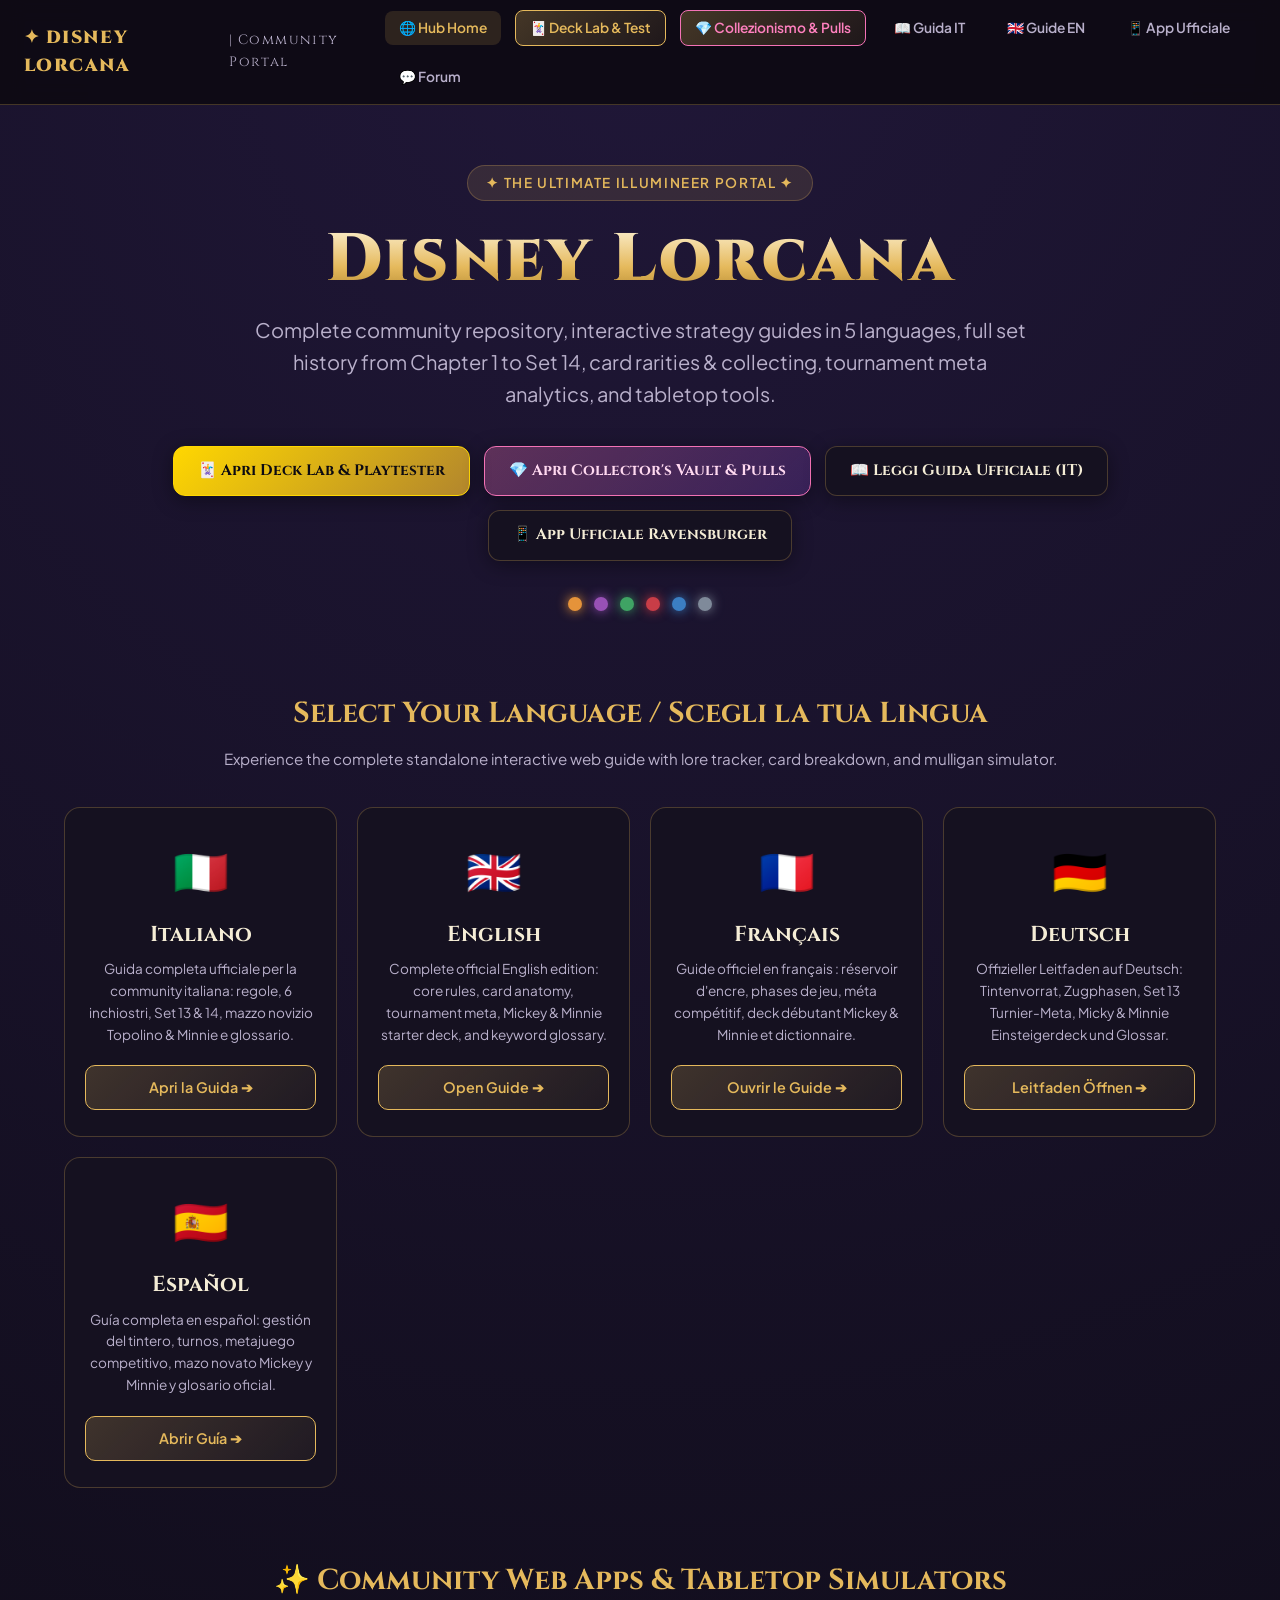
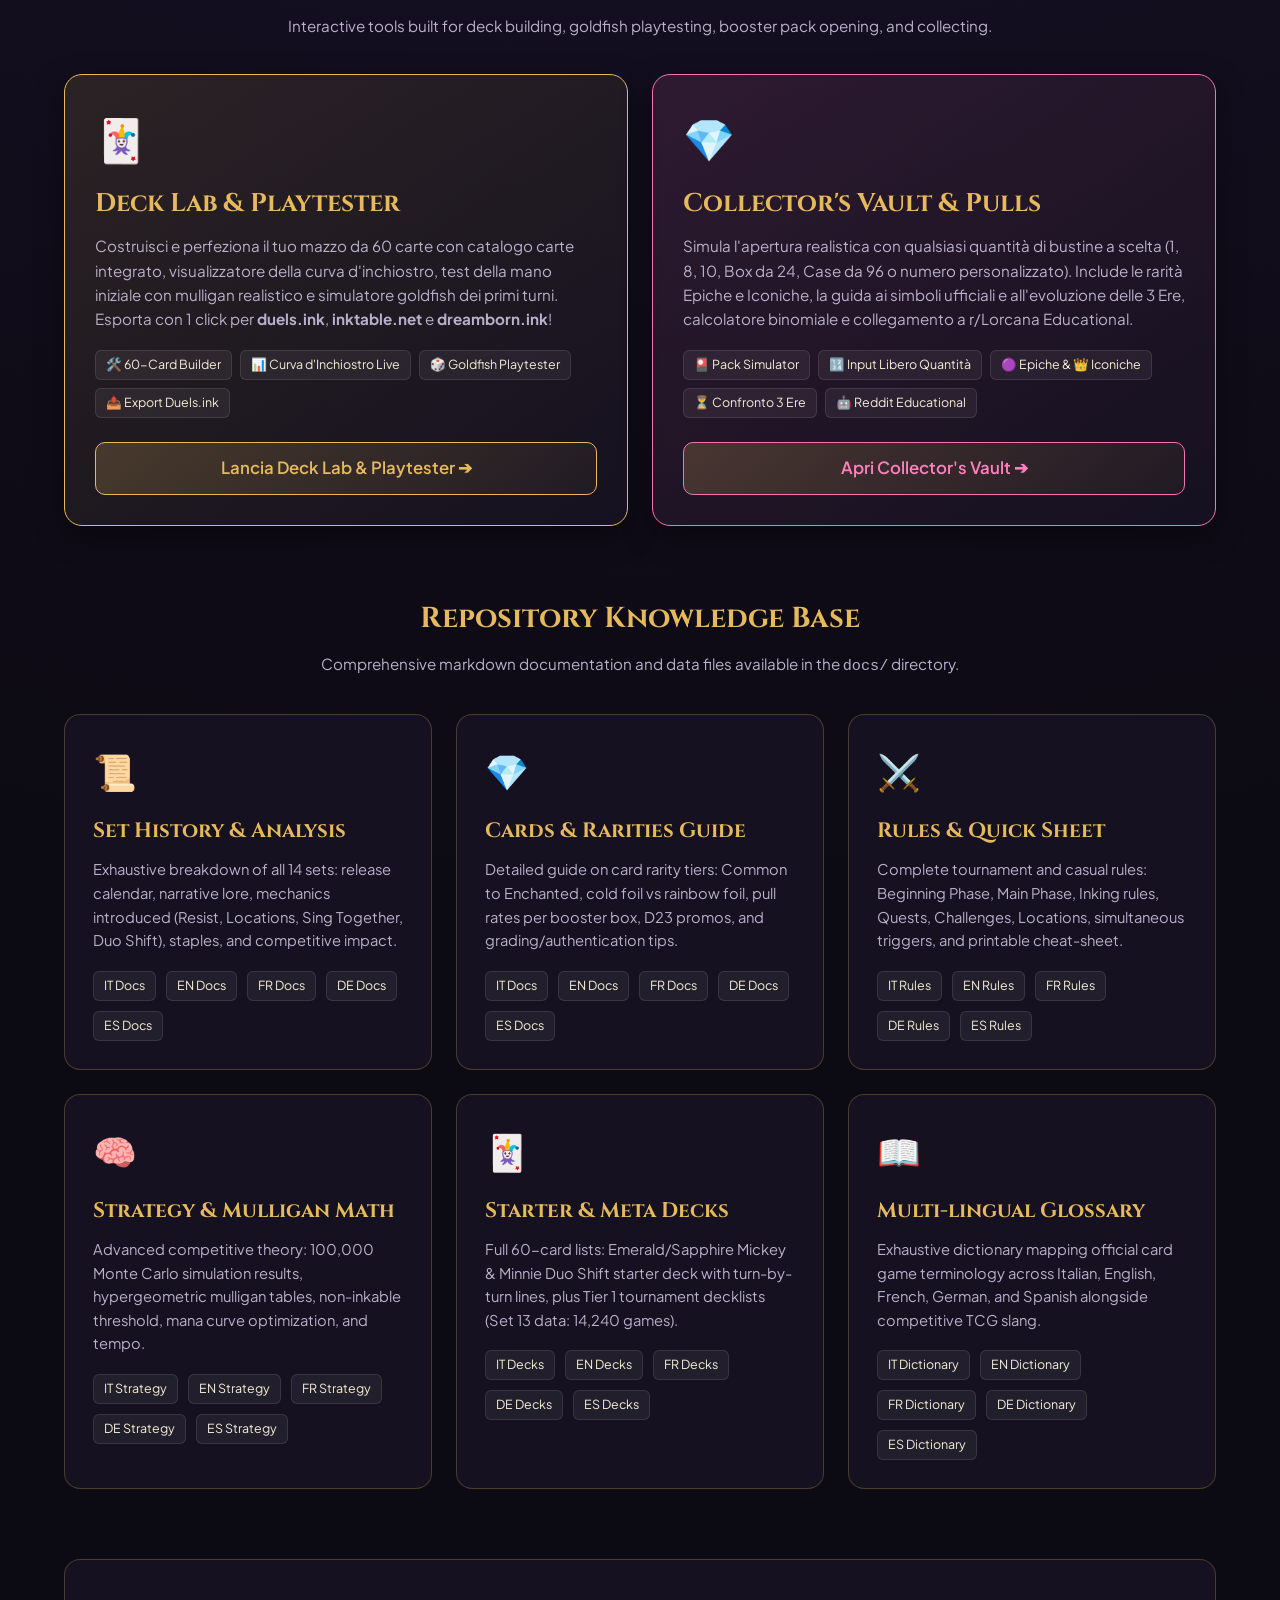
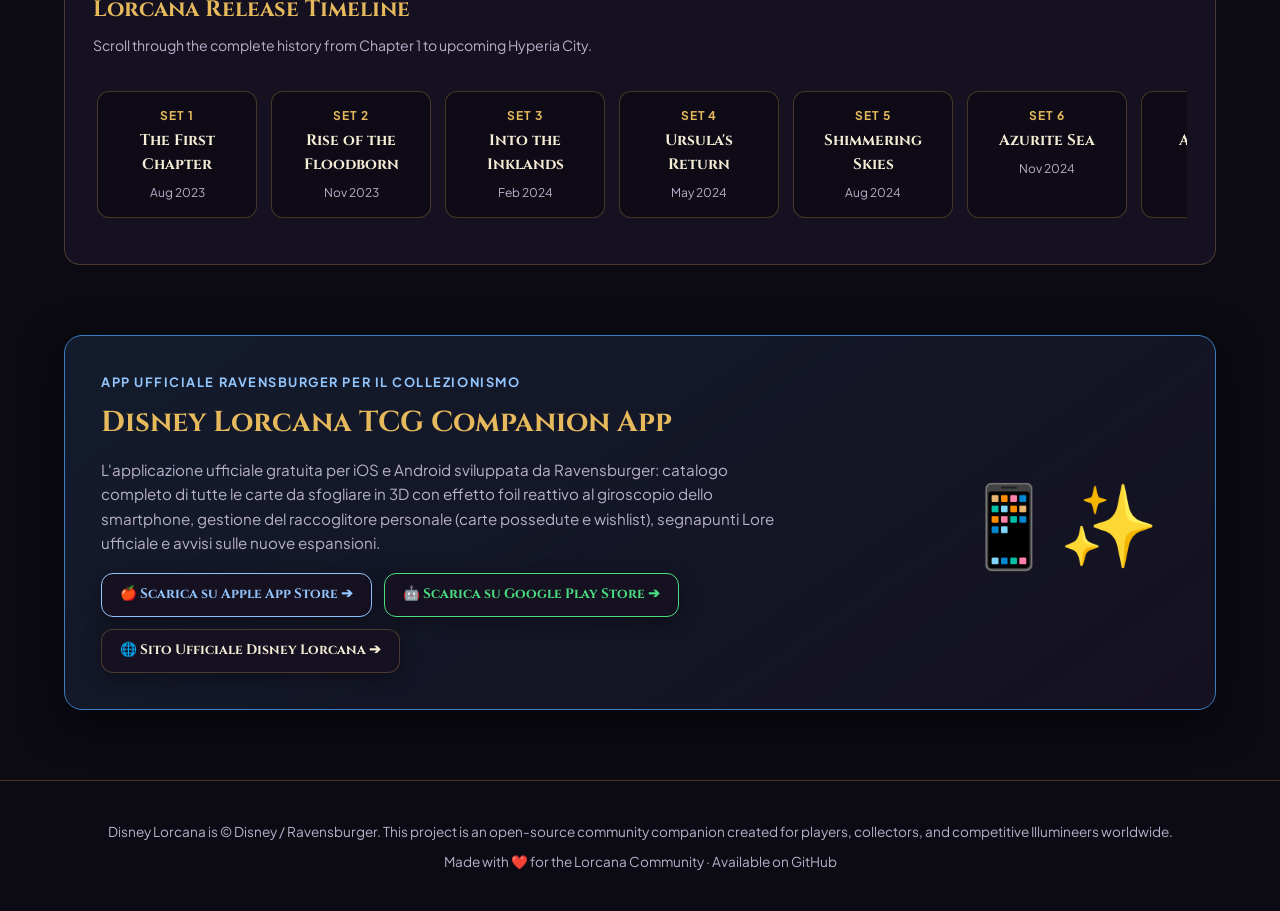
==== commit 3d41c152: "feat: custom pack count opening, statistical disclaimer, 3-eras evolution guide, symbols reference a" ====
--- a/index.html
+++ b/index.html
@@ -507,13 +507,14 @@
             <div style="font-size:2.6rem;margin-bottom:12px;">💎</div>
             <h3 style="font-family:'Cinzel',serif;font-size:1.6rem;color:var(--gold);margin-bottom:10px;">Collector's Vault &amp; Pulls</h3>
             <p style="color:var(--parch-muted);font-size:0.95rem;margin-bottom:18px;">
-              Simula l'apertura realistica di 1 bustina, 10 bustine, 1 Trove (8 pack), 1 Booster Box (24 pack) o un intero Case (96 pack). Calcola con precisione binomiale le probabilità di trovare carte Incantate per ogni set, consulta il catalogo prodotti e genera sfide casuali con moneta 3D.
+              Simula l'apertura realistica con qualsiasi quantità di bustine a scelta (1, 8, 10, Box da 24, Case da 96 o numero personalizzato). Include le rarità Epiche e Iconiche, la guida ai simboli ufficiali e all'evoluzione delle 3 Ere, calcolatore binomiale e collegamento a r/Lorcana Educational.
             </p>
             <div style="display:flex;flex-wrap:wrap;gap:8px;margin-bottom:24px;">
               <span class="feat-tag">🎴 Pack Simulator</span>
-              <span class="feat-tag">✨ Incantate (1:80)</span>
-              <span class="feat-tag">📦 Catalogo Prodotti</span>
-              <span class="feat-tag">🪙 Coin Flip Decider</span>
+              <span class="feat-tag">🔢 Input Libero Quantità</span>
+              <span class="feat-tag">🟣 Epiche &amp; 👑 Iconiche</span>
+              <span class="feat-tag">⏳ Confronto 3 Ere</span>
+              <span class="feat-tag">🤖 Reddit Educational</span>
             </div>
           </div>
           <a href="collector-vault.html" class="btn-open" style="text-align:center;font-size:1.05rem;padding:12px 20px;border-color:#f472b6;color:#ff80bf;">Apri Collector's Vault ➔</a>
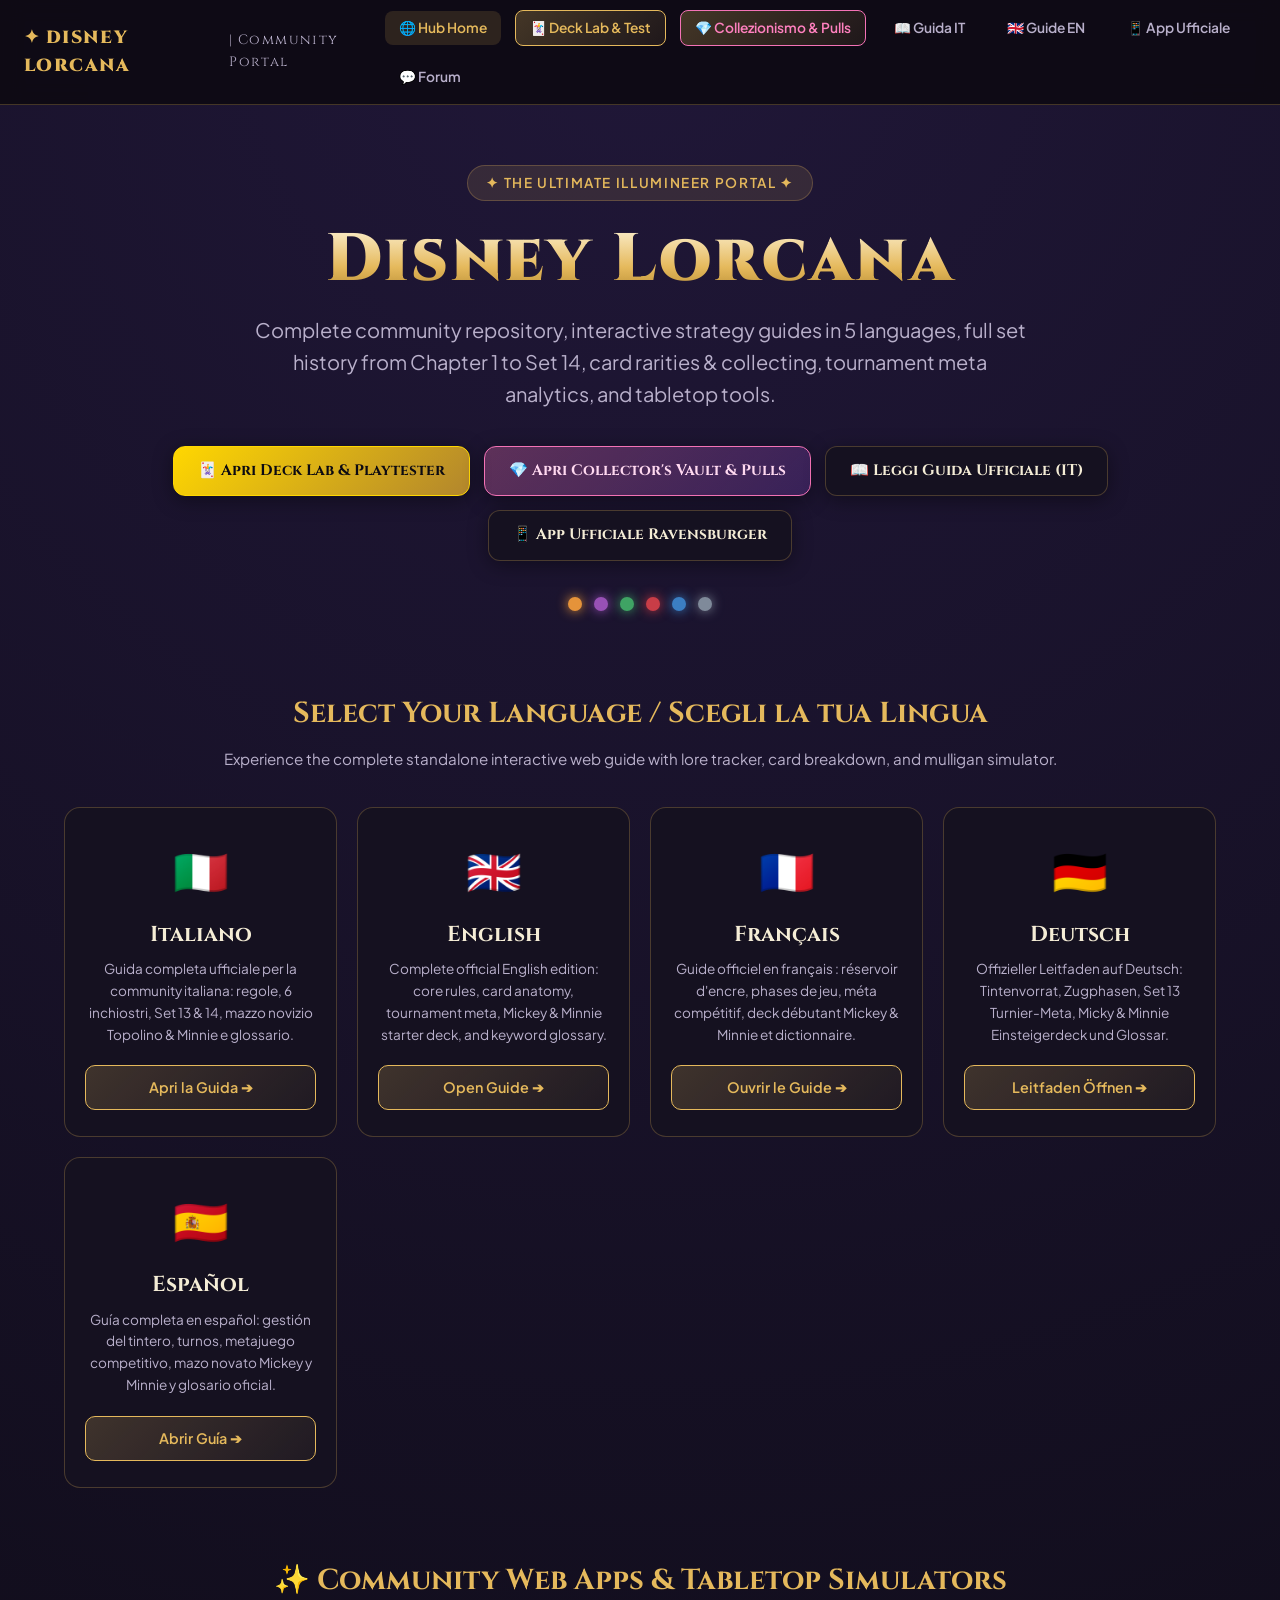
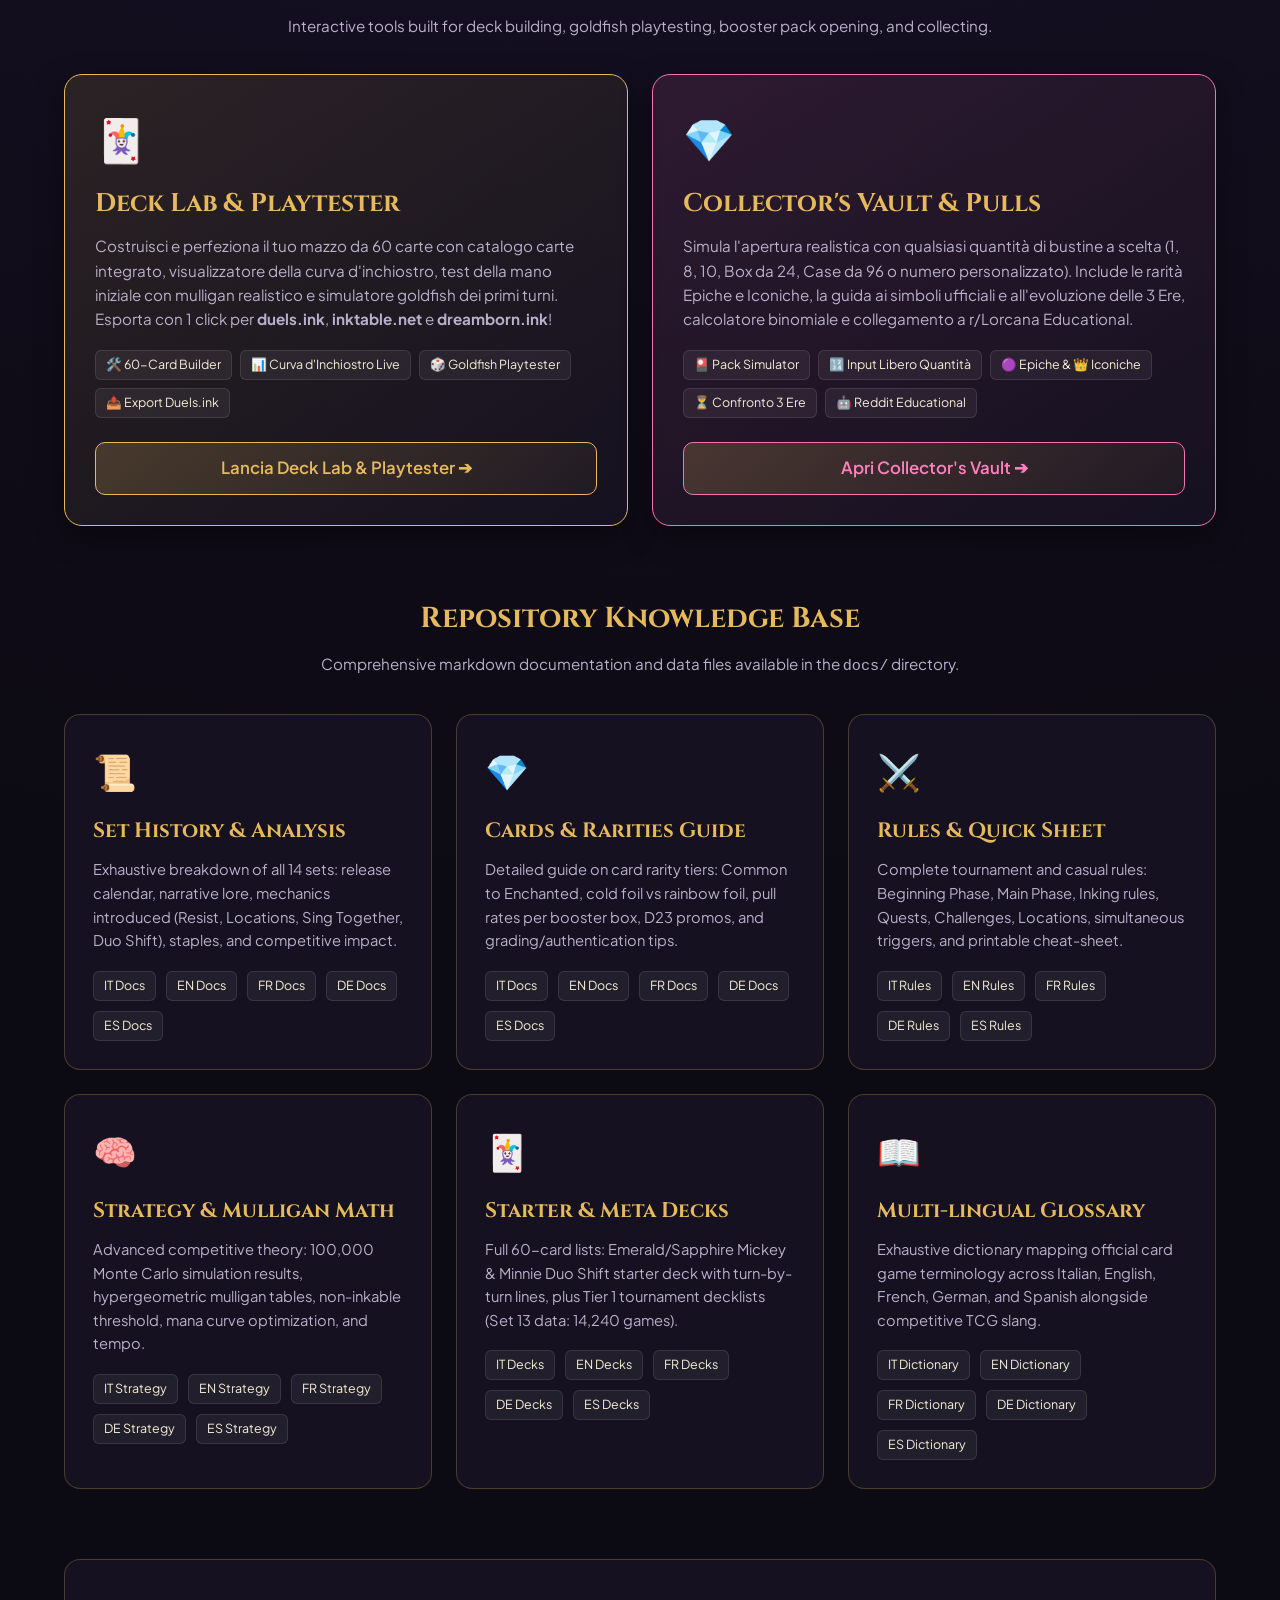
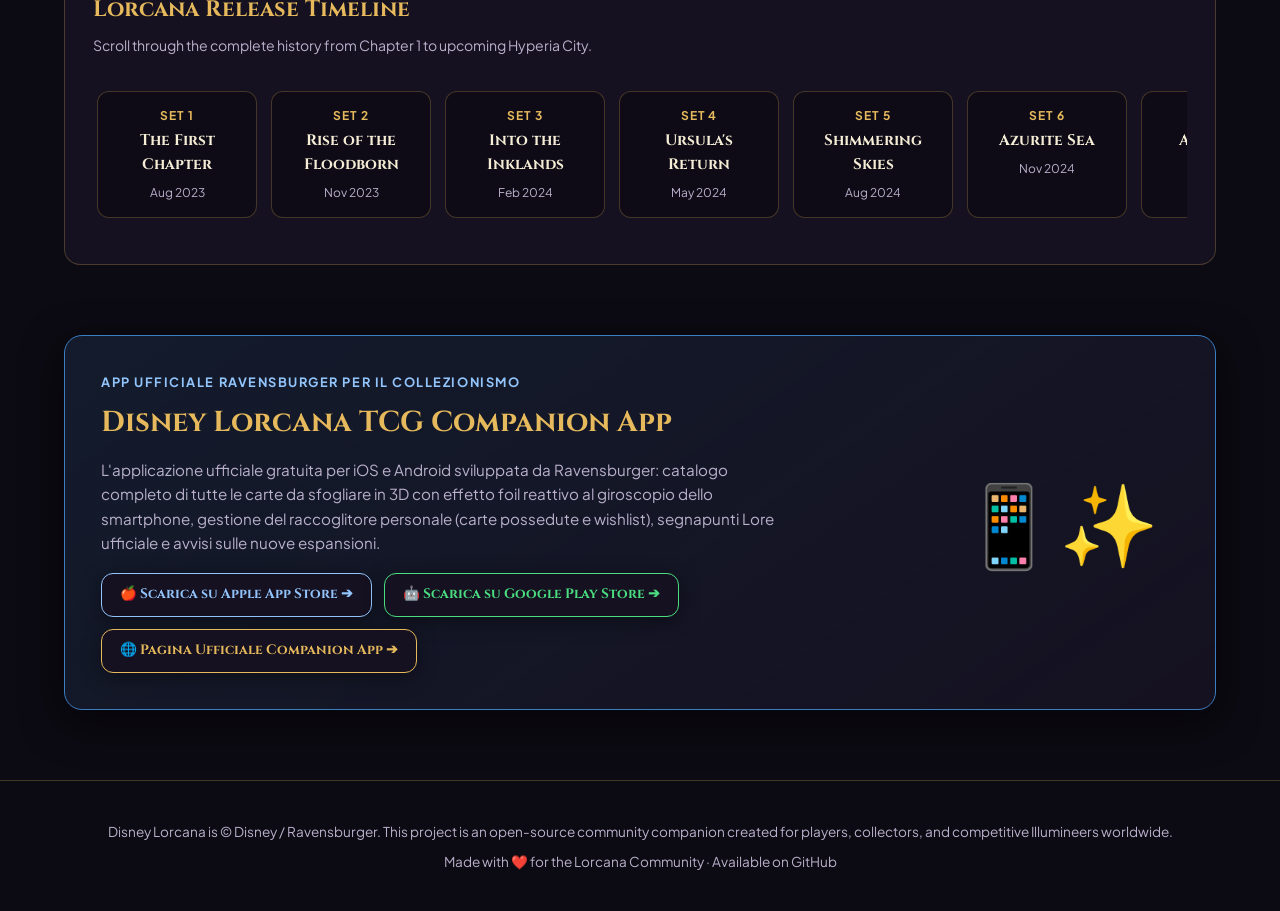
==== commit 948f8640: "fix: update official companion app links to exact official URLs (iOS, Android, and Ravensburger it-I" ====
--- a/index.html
+++ b/index.html
@@ -698,14 +698,14 @@
             L'applicazione ufficiale gratuita per iOS e Android sviluppata da Ravensburger: catalogo completo di tutte le carte da sfogliare in 3D con effetto foil reattivo al giroscopio dello smartphone, gestione del raccoglitore personale (carte possedute e wishlist), segnapunti Lore ufficiale e avvisi sulle nuove espansioni.
           </p>
           <div style="display:flex;gap:12px;flex-wrap:wrap;">
-            <a href="https://apps.apple.com/app/disney-lorcana-tcg-companion/id6448270106" target="_blank" class="btn-hero dark" style="border-color:#93c5fd;color:#93c5fd;font-size:.85rem;padding:10px 18px;">
+            <a href="https://apps.apple.com/us/app/disney-lorcana-tcg-companion/id6444333831" target="_blank" class="btn-hero dark" style="border-color:#93c5fd;color:#93c5fd;font-size:.85rem;padding:10px 18px;">
               🍎 Scarica su Apple App Store ➔
             </a>
-            <a href="https://play.google.com/store/apps/details?id=com.ravensburger.disneylorcana" target="_blank" class="btn-hero dark" style="border-color:#4ade80;color:#4ade80;font-size:.85rem;padding:10px 18px;">
+            <a href="https://play.google.com/store/apps/details?id=com.ravensburger.disney.lorcana&hl=en_US" target="_blank" class="btn-hero dark" style="border-color:#4ade80;color:#4ade80;font-size:.85rem;padding:10px 18px;">
               🤖 Scarica su Google Play Store ➔
             </a>
-            <a href="https://www.disneylorcana.com/" target="_blank" class="btn-hero dark" style="font-size:.85rem;padding:10px 18px;">
-              🌐 Sito Ufficiale Disney Lorcana ➔
+            <a href="https://www.disneylorcana.com/it-IT/app" target="_blank" class="btn-hero dark" style="font-size:.85rem;padding:10px 18px;border-color:var(--gold);color:var(--gold);">
+              🌐 Pagina Ufficiale Companion App ➔
             </a>
           </div>
         </div>
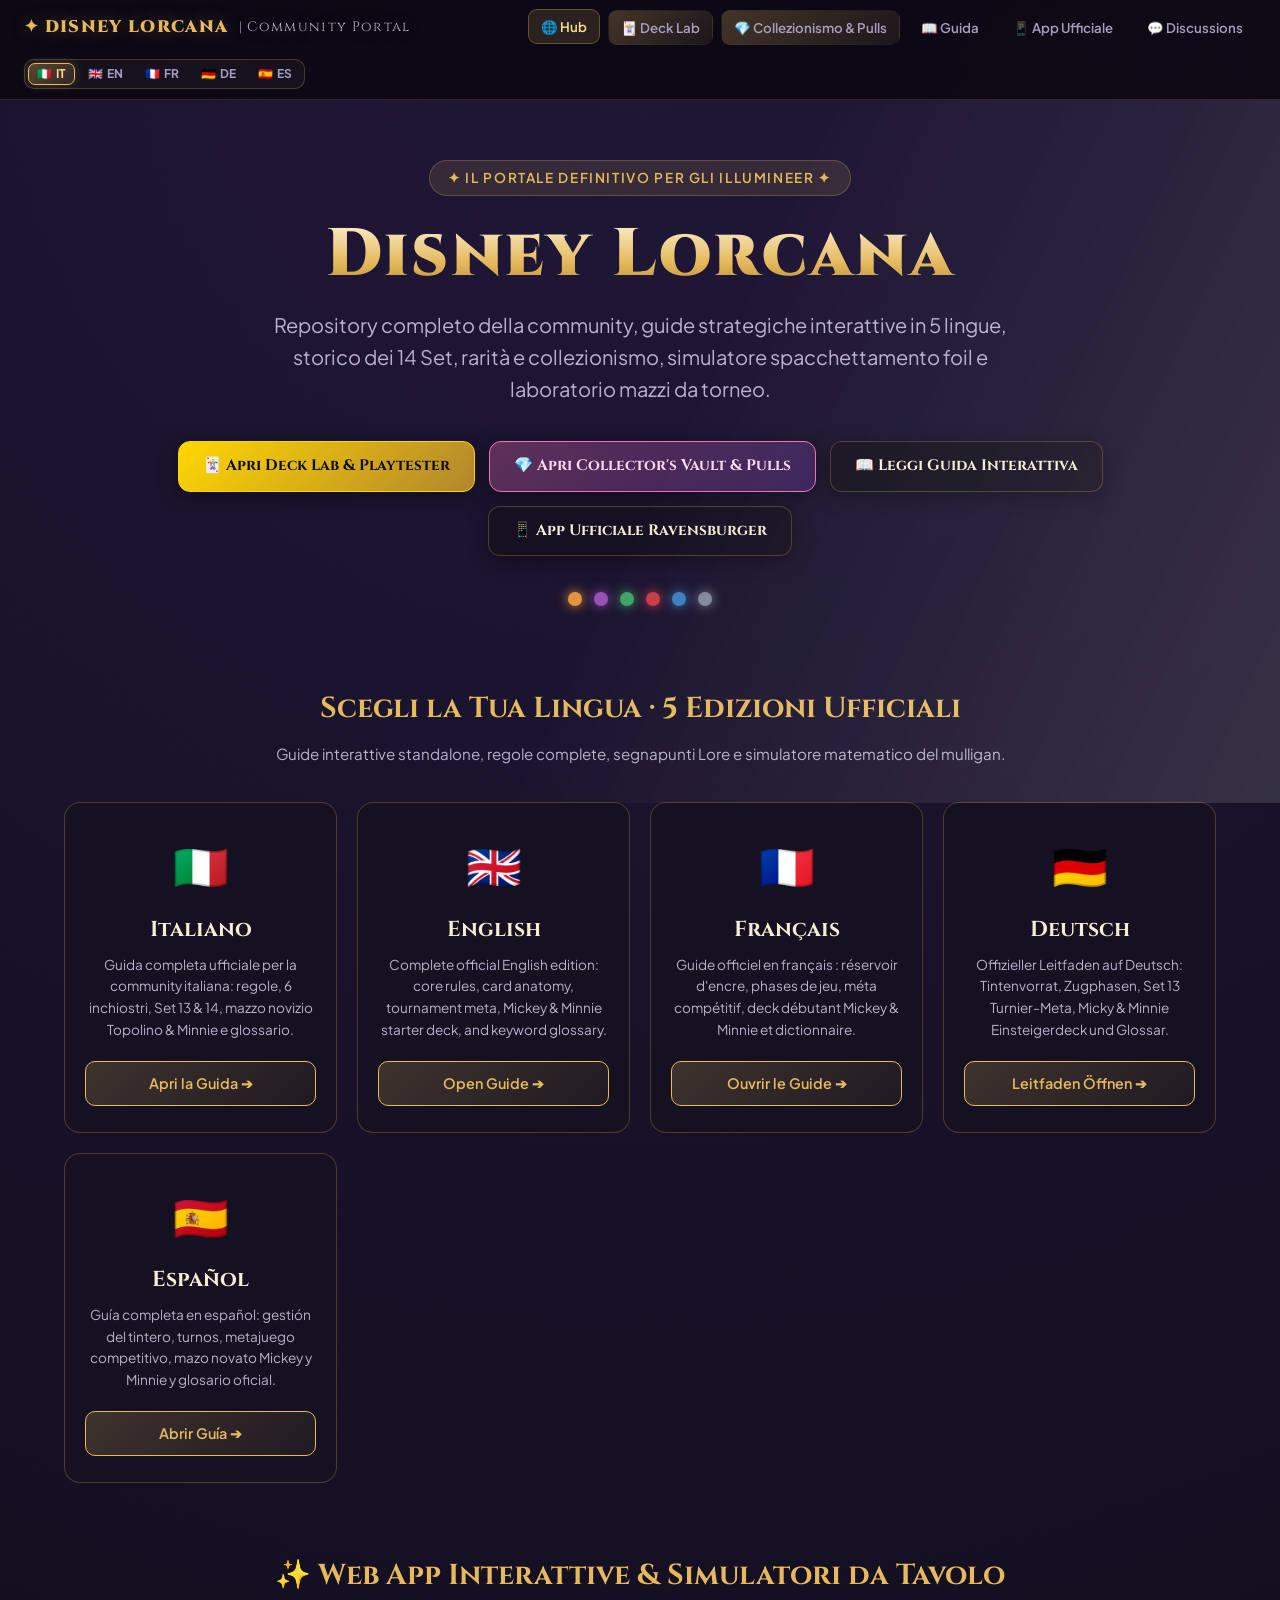
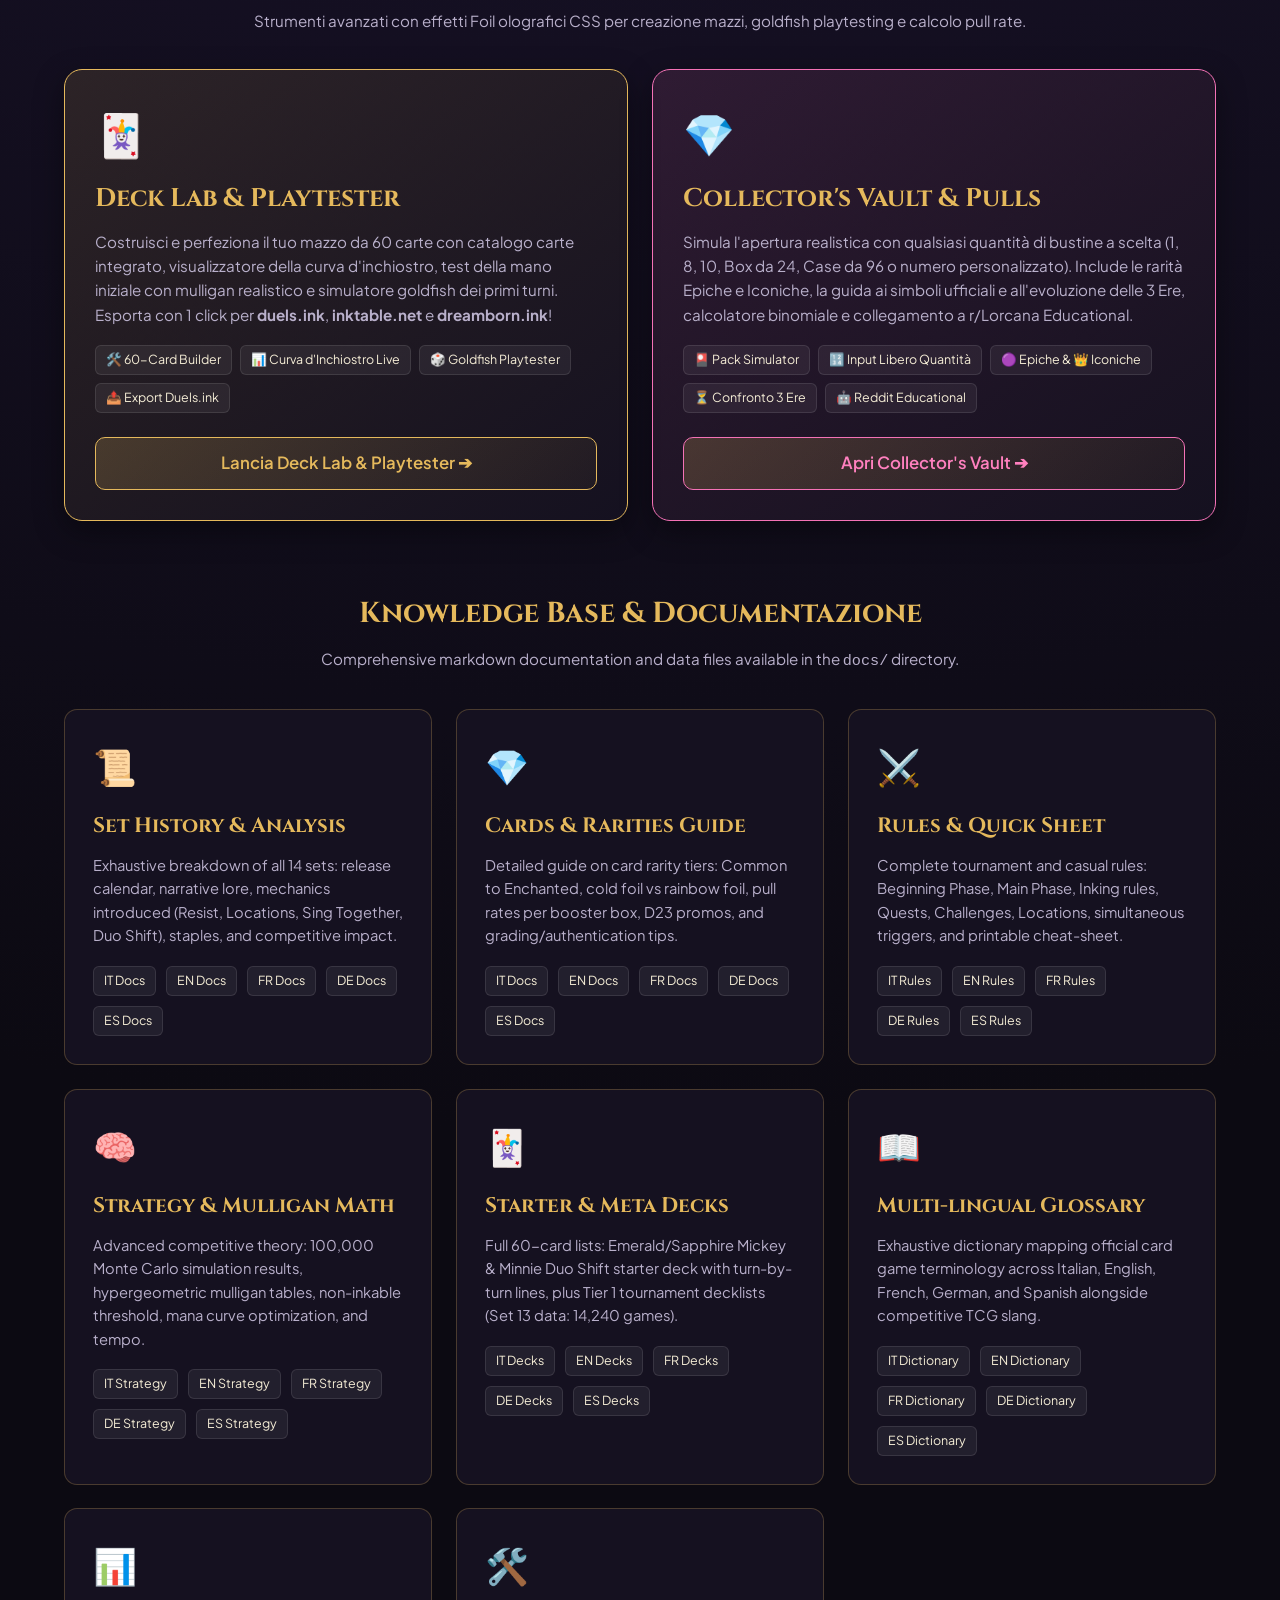
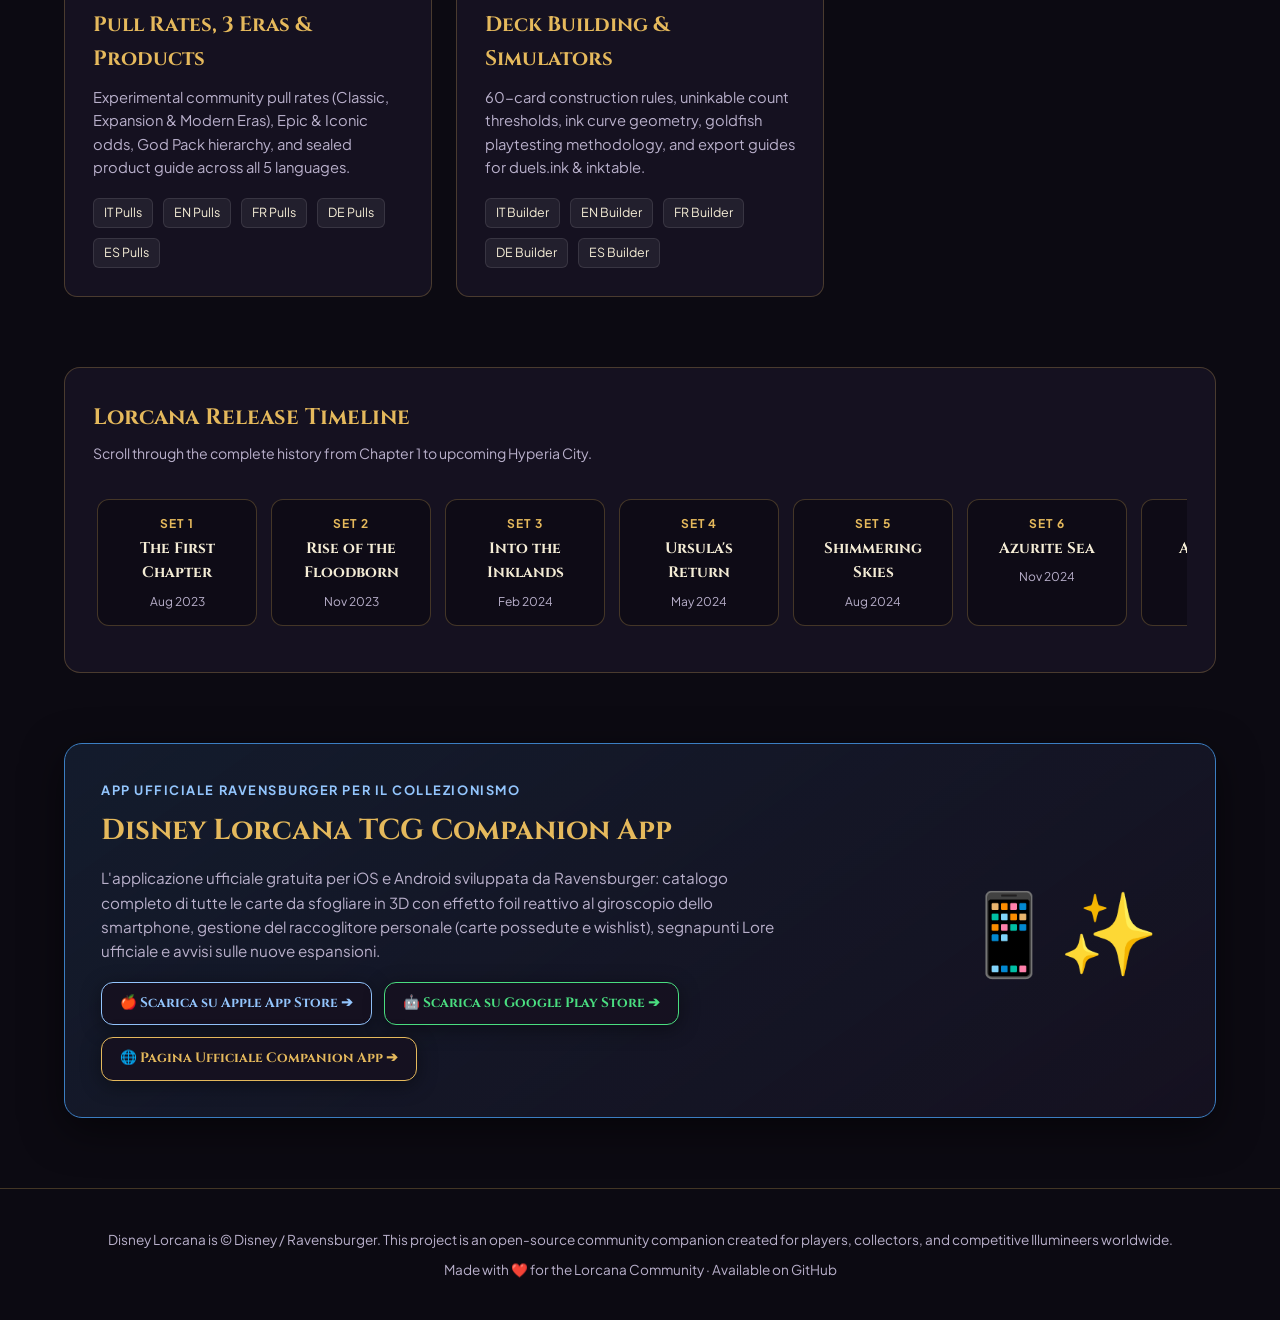
==== commit dd729403: "feat: full 5-language i18n across all web apps & docs, next-gen UI grid layout, and lightweight 3D C" ====
--- a/index.html
+++ b/index.html
@@ -371,6 +371,7 @@
       text-decoration: underline;
     }
   </style>
+  <link rel="stylesheet" href="assets/css/lorcana-foil-ui.css">
 </head>
 <body>
 
@@ -381,28 +382,27 @@
       <span style="color:var(--parch-muted);font-weight:400;font-size:.85rem;">| Community Portal</span>
     </a>
     <div class="top-links">
-      <a href="index.html" class="active">🌐 Hub Home</a>
-      <a href="deck-lab.html" class="highlight">🃏 Deck Lab &amp; Test</a>
-      <a href="collector-vault.html" class="highlight" style="border-color:#f472b6;color:#ff80bf;">💎 Collezionismo &amp; Pulls</a>
-      <a href="guide/guida-lorcana-it.html">📖 Guida IT</a>
-      <a href="guide/lorcana-guide-en.html">🇬🇧 Guide EN</a>
-      <a href="#official-app">📱 App Ufficiale</a>
-      <a href="https://github.com/MRJonam91/disney-lorcana-companion/discussions" target="_blank">💬 Forum</a>
+      <a href="index.html" class="active" data-i18n="nav_hub">🌐 Hub</a>
+      <a href="deck-lab.html" class="highlight" data-i18n="nav_decklab">🃏 Deck Lab</a>
+      <a href="collector-vault.html" class="highlight" style="border-color:#f472b6;color:#ff80bf;" data-i18n="nav_vault">💎 Collezionismo &amp; Pulls</a>
+      <a href="guide/guida-lorcana-it.html" data-i18n="nav_guide" data-i18n-guide-link="1">📖 Guida</a>
+      <a href="#official-app" data-i18n="nav_app">📱 App Ufficiale</a>
+      <a href="https://github.com/MRJonam91/disney-lorcana-companion/discussions" target="_blank" data-i18n="nav_forum">💬 Forum</a>
     </div>
   </div>
 
 
   <header>
     <div class="wrap">
-      <div class="badge">✦ The Ultimate Illumineer Portal ✦</div>
+      <div class="badge" data-i18n="idx_badge">✦ Il Portale Definitivo per gli Illumineer ✦</div>
       <h1>Disney Lorcana</h1>
-      <p class="subtitle">Complete community repository, interactive strategy guides in 5 languages, full set history from Chapter 1 to Set 14, card rarities &amp; collecting, tournament meta analytics, and tabletop tools.</p>
+      <p class="subtitle" data-i18n="idx_subtitle">Repository completo della community, guide strategiche interattive in 5 lingue, storico dei 14 Set, rarità e collezionismo, simulatore spacchettamento foil e laboratorio mazzi da torneo.</p>
       <!-- Hero Quick Launch Buttons -->
       <div class="hero-actions">
-        <a href="deck-lab.html" class="btn-hero gold">🃏 Apri Deck Lab &amp; Playtester</a>
-        <a href="collector-vault.html" class="btn-hero pink">💎 Apri Collector's Vault &amp; Pulls</a>
-        <a href="guide/guida-lorcana-it.html" class="btn-hero dark">📖 Leggi Guida Ufficiale (IT)</a>
-        <a href="#official-app" class="btn-hero dark">📱 App Ufficiale Ravensburger</a>
+        <a href="deck-lab.html" class="btn-hero gold foil-shimmer" data-i18n="idx_cta_deck">🃏 Apri Deck Lab &amp; Playtester</a>
+        <a href="collector-vault.html" class="btn-hero pink foil-shimmer" data-i18n="idx_cta_vault">💎 Apri Collector's Vault &amp; Pulls</a>
+        <a href="guide/guida-lorcana-it.html" class="btn-hero dark" data-i18n="idx_cta_guide" data-i18n-guide-link="1">📖 Leggi Guida Interattiva</a>
+        <a href="#official-app" class="btn-hero dark" data-i18n="idx_cta_app">📱 App Ufficiale Ravensburger</a>
       </div>
 
       
@@ -421,8 +421,8 @@
 
     <!-- Language Selector Section -->
     <section class="lang-section">
-      <h2 class="section-title">Select Your Language / Scegli la tua Lingua</h2>
-      <p class="section-desc">Experience the complete standalone interactive web guide with lore tracker, card breakdown, and mulligan simulator.</p>
+      <h2 class="section-title" data-i18n="idx_lang_title">Scegli la Tua Lingua · 5 Edizioni Ufficiali</h2>
+      <p class="section-desc" data-i18n="idx_lang_desc">Guide interattive standalone, regole complete, segnapunti Lore e simulatore matematico del mulligan.</p>
       
       <div class="lang-grid">
         <!-- Italian -->
@@ -479,15 +479,15 @@
 
     <!-- NEW: Interactive Apps Showcase (Deck Lab & Collector's Vault) -->
     <section style="margin-bottom:70px;">
-      <h2 class="section-title">✨ Community Web Apps &amp; Tabletop Simulators</h2>
-      <p class="section-desc">Interactive tools built for deck building, goldfish playtesting, booster pack opening, and collecting.</p>
+      <h2 class="section-title" data-i18n="idx_apps_title">✨ Web App Interattive &amp; Simulatori da Tavolo</h2>
+      <p class="section-desc" data-i18n="idx_apps_desc">Strumenti avanzati con effetti Foil olografici CSS per creazione mazzi, goldfish playtesting e calcolo pull rate.</p>
 
       <div style="display:grid;grid-template-columns:repeat(auto-fit, minmax(360px, 1fr));gap:24px;">
         <!-- Deck Lab Card -->
         <div style="background:linear-gradient(145deg, rgba(229,185,92,0.12), var(--bg-card));border:1.5px solid var(--gold);border-radius:18px;padding:30px;display:flex;flex-direction:column;justify-content:space-between;box-shadow:0 10px 30px rgba(0,0,0,0.4);">
           <div>
             <div style="font-size:2.6rem;margin-bottom:12px;">🃏</div>
-            <h3 style="font-family:'Cinzel',serif;font-size:1.6rem;color:var(--gold);margin-bottom:10px;">Deck Lab &amp; Playtester</h3>
+            <h3 style="font-family:'Cinzel',serif;font-size:1.6rem;color:var(--gold);margin-bottom:10px;" data-i18n="idx_deck_title">Deck Lab &amp; Playtester</h3>
             <p style="color:var(--parch-muted);font-size:0.95rem;margin-bottom:18px;">
               Costruisci e perfeziona il tuo mazzo da 60 carte con catalogo carte integrato, visualizzatore della curva d'inchiostro, test della mano iniziale con mulligan realistico e simulatore goldfish dei primi turni. Esporta con 1 click per <strong>duels.ink</strong>, <strong>inktable.net</strong> e <strong>dreamborn.ink</strong>!
             </p>
@@ -498,14 +498,14 @@
               <span class="feat-tag">📤 Export Duels.ink</span>
             </div>
           </div>
-          <a href="deck-lab.html" class="btn-open" style="text-align:center;font-size:1.05rem;padding:12px 20px;">Lancia Deck Lab &amp; Playtester ➔</a>
+          <a href="deck-lab.html" class="btn-open" style="text-align:center;font-size:1.05rem;padding:12px 20px;" data-i18n="idx_deck_btn">Lancia Deck Lab &amp; Playtester ➔</a>
         </div>
 
         <!-- Collector's Vault Card -->
         <div style="background:linear-gradient(145deg, rgba(244,114,182,0.12), var(--bg-card));border:1.5px solid #f472b6;border-radius:18px;padding:30px;display:flex;flex-direction:column;justify-content:space-between;box-shadow:0 10px 30px rgba(0,0,0,0.4);">
           <div>
             <div style="font-size:2.6rem;margin-bottom:12px;">💎</div>
-            <h3 style="font-family:'Cinzel',serif;font-size:1.6rem;color:var(--gold);margin-bottom:10px;">Collector's Vault &amp; Pulls</h3>
+            <h3 style="font-family:'Cinzel',serif;font-size:1.6rem;color:var(--gold);margin-bottom:10px;" data-i18n="idx_vault_title">Collector's Vault &amp; Pulls</h3>
             <p style="color:var(--parch-muted);font-size:0.95rem;margin-bottom:18px;">
               Simula l'apertura realistica con qualsiasi quantità di bustine a scelta (1, 8, 10, Box da 24, Case da 96 o numero personalizzato). Include le rarità Epiche e Iconiche, la guida ai simboli ufficiali e all'evoluzione delle 3 Ere, calcolatore binomiale e collegamento a r/Lorcana Educational.
             </p>
@@ -517,18 +517,18 @@
               <span class="feat-tag">🤖 Reddit Educational</span>
             </div>
           </div>
-          <a href="collector-vault.html" class="btn-open" style="text-align:center;font-size:1.05rem;padding:12px 20px;border-color:#f472b6;color:#ff80bf;">Apri Collector's Vault ➔</a>
+          <a href="collector-vault.html" class="btn-open" style="text-align:center;font-size:1.05rem;padding:12px 20px;border-color:#f472b6;color:#ff80bf;" data-i18n="idx_vault_btn">Apri Collector's Vault ➔</a>
         </div>
       </div>
     </section>
 
     <!-- Core Features & Documentation -->
     <section>
-      <h2 class="section-title">Repository Knowledge Base</h2>
+      <h2 class="section-title" data-i18n="idx_kb_title">Knowledge Base &amp; Documentazione</h2>
       <p class="section-desc">Comprehensive markdown documentation and data files available in the <code>docs/</code> directory.</p>
 
       <div class="features-grid">
-        <div class="feat-card">
+        <div class="feat-card foil-card-fx">
           <div class="feat-icon">📜</div>
           <h3>Set History &amp; Analysis</h3>
           <p>Exhaustive breakdown of all 14 sets: release calendar, narrative lore, mechanics introduced (Resist, Locations, Sing Together, Duo Shift), staples, and competitive impact.</p>
@@ -541,7 +541,7 @@
           </div>
         </div>
 
-        <div class="feat-card">
+        <div class="feat-card foil-card-fx">
           <div class="feat-icon">💎</div>
           <h3>Cards &amp; Rarities Guide</h3>
           <p>Detailed guide on card rarity tiers: Common to Enchanted, cold foil vs rainbow foil, pull rates per booster box, D23 promos, and grading/authentication tips.</p>
@@ -554,7 +554,7 @@
           </div>
         </div>
 
-        <div class="feat-card">
+        <div class="feat-card foil-card-fx">
           <div class="feat-icon">⚔️</div>
           <h3>Rules &amp; Quick Sheet</h3>
           <p>Complete tournament and casual rules: Beginning Phase, Main Phase, Inking rules, Quests, Challenges, Locations, simultaneous triggers, and printable cheat-sheet.</p>
@@ -567,7 +567,7 @@
           </div>
         </div>
 
-        <div class="feat-card">
+        <div class="feat-card foil-card-fx">
           <div class="feat-icon">🧠</div>
           <h3>Strategy &amp; Mulligan Math</h3>
           <p>Advanced competitive theory: 100,000 Monte Carlo simulation results, hypergeometric mulligan tables, non-inkable threshold, mana curve optimization, and tempo.</p>
@@ -580,7 +580,7 @@
           </div>
         </div>
 
-        <div class="feat-card">
+        <div class="feat-card foil-card-fx">
           <div class="feat-icon">🃏</div>
           <h3>Starter &amp; Meta Decks</h3>
           <p>Full 60-card lists: Emerald/Sapphire Mickey &amp; Minnie Duo Shift starter deck with turn-by-turn lines, plus Tier 1 tournament decklists (Set 13 data: 14,240 games).</p>
@@ -593,7 +593,7 @@
           </div>
         </div>
 
-        <div class="feat-card">
+        <div class="feat-card foil-card-fx">
           <div class="feat-icon">📖</div>
           <h3>Multi-lingual Glossary</h3>
           <p>Exhaustive dictionary mapping official card game terminology across Italian, English, French, German, and Spanish alongside competitive TCG slang.</p>
@@ -605,6 +605,32 @@
             <a href="docs/glossary/glossary.es.md" class="feat-tag">ES Dictionary</a>
           </div>
         </div>
+
+        <div class="feat-card foil-card-fx">
+          <div class="feat-icon">📊</div>
+          <h3>Pull Rates, 3 Eras &amp; Products</h3>
+          <p>Experimental community pull rates (Classic, Expansion &amp; Modern Eras), Epic &amp; Iconic odds, God Pack hierarchy, and sealed product guide across all 5 languages.</p>
+          <div class="feat-links">
+            <a href="docs/cards-and-rarities/pull-rates-and-products.it.md" class="feat-tag">IT Pulls</a>
+            <a href="docs/cards-and-rarities/pull-rates-and-products.en.md" class="feat-tag">EN Pulls</a>
+            <a href="docs/cards-and-rarities/pull-rates-and-products.fr.md" class="feat-tag">FR Pulls</a>
+            <a href="docs/cards-and-rarities/pull-rates-and-products.de.md" class="feat-tag">DE Pulls</a>
+            <a href="docs/cards-and-rarities/pull-rates-and-products.es.md" class="feat-tag">ES Pulls</a>
+          </div>
+        </div>
+
+        <div class="feat-card foil-card-fx">
+          <div class="feat-icon">🛠️</div>
+          <h3>Deck Building &amp; Simulators</h3>
+          <p>60-card construction rules, uninkable count thresholds, ink curve geometry, goldfish playtesting methodology, and export guides for duels.ink &amp; inktable.</p>
+          <div class="feat-links">
+            <a href="docs/decks/deck-building-and-testing.it.md" class="feat-tag">IT Builder</a>
+            <a href="docs/decks/deck-building-and-testing.en.md" class="feat-tag">EN Builder</a>
+            <a href="docs/decks/deck-building-and-testing.fr.md" class="feat-tag">FR Builder</a>
+            <a href="docs/decks/deck-building-and-testing.de.md" class="feat-tag">DE Builder</a>
+            <a href="docs/decks/deck-building-and-testing.es.md" class="feat-tag">ES Builder</a>
+          </div>
+        </div>
       </div>
     </section>
 
@@ -692,7 +718,7 @@
     <section id="official-app" style="margin-bottom:70px;background:linear-gradient(145deg, rgba(59,126,194,0.15), var(--bg-card));border:1.5px solid var(--sapphire);border-radius:18px;padding:36px;box-shadow:0 12px 40px rgba(0,0,0,0.5);">
       <div style="display:flex;align-items:center;justify-content:space-between;flex-wrap:wrap;gap:24px;">
         <div style="max-width:700px;">
-          <div style="font-size:0.8rem;letter-spacing:0.12em;text-transform:uppercase;color:#93c5fd;font-weight:700;margin-bottom:8px;">App Ufficiale Ravensburger per il Collezionismo</div>
+          <div style="font-size:0.8rem;letter-spacing:0.12em;text-transform:uppercase;color:#93c5fd;font-weight:700;margin-bottom:8px;" data-i18n="idx_app_badge">App Ufficiale Ravensburger per il Collezionismo</div>
           <h2 style="font-family:'Cinzel',serif;font-size:1.8rem;color:var(--gold);margin-bottom:12px;">Disney Lorcana TCG Companion App</h2>
           <p style="color:var(--parch-muted);font-size:0.95rem;line-height:1.6;margin-bottom:18px;">
             L'applicazione ufficiale gratuita per iOS e Android sviluppata da Ravensburger: catalogo completo di tutte le carte da sfogliare in 3D con effetto foil reattivo al giroscopio dello smartphone, gestione del raccoglitore personale (carte possedute e wishlist), segnapunti Lore ufficiale e avvisi sulle nuove espansioni.
@@ -724,5 +750,6 @@
     </div>
   </footer>
 
+  <script src="data/lorcana-i18n.js"></script>
 </body>
 </html>
--- a/assets/css/lorcana-foil-ui.css
+++ b/assets/css/lorcana-foil-ui.css
@@ -0,0 +1,565 @@
+/* ==========================================================================
+   DISNEY LORCANA · NEXT-GEN UI & LIGHTWEIGHT CSS FOIL / HOLO ENGINE
+   Inspired by modern TCG showcases (Dreamborn, Poke-Holo, Linear/Raycast UI)
+   ========================================================================== */
+
+:root {
+  --bg-deep: #09070e;
+  --bg-surface: rgba(21, 16, 34, 0.82);
+  --bg-elevated: rgba(31, 24, 48, 0.9);
+  --bg-glass: rgba(16, 12, 26, 0.78);
+  --border-subtle: rgba(229, 185, 92, 0.18);
+  --border-gold: rgba(229, 185, 92, 0.55);
+  --gold-primary: #e5b95c;
+  --gold-bright: #ffe28a;
+  --text-main: #f6efe0;
+  --text-dim: #a89ec0;
+  --holo-1: #ff0080;
+  --holo-2: #ff8c00;
+  --holo-3: #40e0d0;
+  --holo-4: #8a2be2;
+  --holo-5: #38bdf8;
+}
+
+/* --------------------------------------------------------------------------
+   1. UNIFIED GLASSMORPHIC TOP NAVBAR & 5-LANGUAGE SWITCHER
+   -------------------------------------------------------------------------- */
+.top-bar {
+  background: rgba(11, 8, 18, 0.92) !important;
+  border-bottom: 1px solid var(--border-subtle) !important;
+  padding: 10px 24px !important;
+  display: flex !important;
+  justify-content: space-between !important;
+  align-items: center !important;
+  gap: 14px !important;
+  position: sticky !important;
+  top: 0 !important;
+  z-index: 2000 !important;
+  backdrop-filter: blur(16px) saturate(160%) !important;
+  -webkit-backdrop-filter: blur(16px) saturate(160%) !important;
+  flex-wrap: wrap !important;
+}
+
+.top-brand {
+  font-family: 'Cinzel', serif !important;
+  font-weight: 900 !important;
+  letter-spacing: 0.08em !important;
+  color: var(--gold-primary) !important;
+  display: inline-flex !important;
+  align-items: center !important;
+  gap: 10px !important;
+  font-size: 1.05rem !important;
+  text-shadow: 0 0 18px rgba(229, 185, 92, 0.35);
+  white-space: nowrap;
+}
+
+.top-links {
+  display: flex !important;
+  gap: 8px !important;
+  align-items: center !important;
+  flex-wrap: wrap !important;
+}
+
+.top-links a {
+  color: var(--text-dim) !important;
+  padding: 6px 12px !important;
+  border-radius: 9px !important;
+  font-size: 0.83rem !important;
+  font-weight: 600 !important;
+  border: 1px solid transparent !important;
+  transition: all 0.2s cubic-bezier(0.22, 1, 0.36, 1) !important;
+  display: inline-flex !important;
+  align-items: center !important;
+  gap: 6px !important;
+  white-space: nowrap;
+}
+
+.top-links a:hover,
+.top-links a.active {
+  color: var(--gold-bright) !important;
+  background: rgba(229, 185, 92, 0.14) !important;
+  border-color: rgba(229, 185, 92, 0.32) !important;
+  transform: translateY(-1px);
+}
+
+/* Global 5-Language Switcher Dock */
+.lang-switcher-bar {
+  display: inline-flex;
+  align-items: center;
+  gap: 4px;
+  background: rgba(255, 255, 255, 0.04);
+  border: 1px solid rgba(229, 185, 92, 0.24);
+  padding: 3px;
+  border-radius: 10px;
+}
+
+.lang-pill-btn {
+  background: transparent;
+  border: 1px solid transparent;
+  color: var(--text-dim);
+  font-family: 'Plus Jakarta Sans', sans-serif;
+  font-size: 0.75rem;
+  font-weight: 700;
+  padding: 4px 8px;
+  border-radius: 7px;
+  cursor: pointer;
+  transition: all 0.18s ease;
+  display: inline-flex;
+  align-items: center;
+  gap: 4px;
+  line-height: 1;
+}
+
+.lang-pill-btn:hover {
+  color: var(--text-main);
+  background: rgba(255, 255, 255, 0.06);
+}
+
+.lang-pill-btn.active {
+  background: linear-gradient(135deg, rgba(229, 185, 92, 0.32), rgba(229, 185, 92, 0.12));
+  border-color: var(--gold-primary);
+  color: var(--gold-bright);
+  box-shadow: 0 0 10px rgba(229, 185, 92, 0.25);
+}
+
+/* --------------------------------------------------------------------------
+   2. SLEEK COMPACT DISCLAIMER BANNER
+   -------------------------------------------------------------------------- */
+.disclaimer-banner {
+  background: linear-gradient(90deg, rgba(234, 179, 8, 0.1), rgba(21, 16, 34, 0.88), rgba(59, 126, 194, 0.08)) !important;
+  border: 1px solid rgba(229, 185, 92, 0.3) !important;
+  border-left: 4px solid var(--gold-primary) !important;
+  border-radius: 12px !important;
+  padding: 12px 18px !important;
+  margin-bottom: 20px !important;
+  display: flex !important;
+  align-items: center !important;
+  gap: 14px !important;
+  font-size: 0.81rem !important;
+  color: var(--text-dim) !important;
+  line-height: 1.45 !important;
+  box-shadow: 0 6px 24px rgba(0, 0, 0, 0.28);
+}
+
+.disclaimer-banner strong {
+  color: var(--gold-bright);
+}
+
+/* --------------------------------------------------------------------------
+   3. SEGMENTED GLASSMORPHIC TAB DOCK (Single balanced line on desktop)
+   -------------------------------------------------------------------------- */
+.vault-tabs,
+.lab-tabs {
+  display: flex !important;
+  justify-content: center !important;
+  align-items: center !important;
+  gap: 8px !important;
+  margin: 0 auto 24px !important;
+  padding: 6px !important;
+  background: rgba(15, 11, 24, 0.85) !important;
+  border: 1px solid rgba(229, 185, 92, 0.22) !important;
+  border-radius: 14px !important;
+  width: fit-content !important;
+  max-width: 100% !important;
+  flex-wrap: wrap !important;
+  box-shadow: 0 10px 30px rgba(0, 0, 0, 0.45), inset 0 1px 0 rgba(255, 255, 255, 0.06);
+}
+
+.vault-tabs .tab-btn,
+.lab-tabs .tab-btn {
+  padding: 9px 16px !important;
+  border-radius: 10px !important;
+  border: 1px solid transparent !important;
+  background: transparent !important;
+  color: var(--text-dim) !important;
+  font-family: 'Cinzel', serif !important;
+  font-size: 0.84rem !important;
+  font-weight: 700 !important;
+  cursor: pointer !important;
+  transition: all 0.22s cubic-bezier(0.22, 1, 0.36, 1) !important;
+  white-space: nowrap !important;
+  display: inline-flex !important;
+  align-items: center !important;
+  gap: 7px !important;
+}
+
+.vault-tabs .tab-btn:hover,
+.lab-tabs .tab-btn:hover {
+  color: var(--text-main) !important;
+  background: rgba(255, 255, 255, 0.05) !important;
+}
+
+.vault-tabs .tab-btn.active,
+.lab-tabs .tab-btn.active {
+  background: linear-gradient(135deg, rgba(229, 185, 92, 0.26), rgba(152, 81, 181, 0.2)) !important;
+  border-color: var(--gold-primary) !important;
+  color: var(--gold-bright) !important;
+  box-shadow: 0 4px 16px rgba(229, 185, 92, 0.22), inset 0 1px 0 rgba(255, 255, 255, 0.15) !important;
+}
+
+/* --------------------------------------------------------------------------
+   4. SIMULATOR COMMAND CENTER LAYOUT (Structured Box & Button Grid)
+   -------------------------------------------------------------------------- */
+.sim-command-bar {
+  display: flex;
+  justify-content: space-between;
+  align-items: center;
+  gap: 14px;
+  background: rgba(12, 9, 20, 0.65);
+  border: 1px solid var(--border-subtle);
+  border-radius: 12px;
+  padding: 12px 16px;
+  margin-bottom: 16px;
+  flex-wrap: wrap;
+}
+
+.sim-set-group {
+  display: flex;
+  align-items: center;
+  gap: 10px;
+  flex: 1;
+  min-width: 280px;
+}
+
+.select-set {
+  flex: 1;
+  max-width: 420px;
+  background: var(--bg-elevated) !important;
+  border: 1px solid var(--border-gold) !important;
+  color: var(--text-main) !important;
+  padding: 10px 14px !important;
+  border-radius: 10px !important;
+  font-size: 0.9rem !important;
+  font-weight: 600 !important;
+  cursor: pointer;
+  box-shadow: inset 0 1px 2px rgba(0, 0, 0, 0.4);
+}
+
+.sim-custom-group {
+  display: flex;
+  align-items: center;
+  gap: 8px;
+  background: rgba(255, 255, 255, 0.03);
+  border: 1px solid rgba(229, 185, 92, 0.24);
+  padding: 6px 10px;
+  border-radius: 10px;
+  flex-wrap: wrap;
+}
+
+.pack-step-btn {
+  background: rgba(255, 255, 255, 0.06);
+  border: 1px solid rgba(229, 185, 92, 0.25);
+  color: var(--gold-bright);
+  border-radius: 6px;
+  padding: 5px 9px;
+  font-size: 0.78rem;
+  font-weight: 700;
+  cursor: pointer;
+  transition: all 0.15s;
+}
+
+.pack-step-btn:hover {
+  background: rgba(229, 185, 92, 0.2);
+  border-color: var(--gold-primary);
+}
+
+/* 5-Column Preset Product Action Grid */
+.pack-presets-grid {
+  display: grid;
+  grid-template-columns: repeat(5, 1fr);
+  gap: 12px;
+  margin-bottom: 20px;
+}
+
+@media (max-width: 1100px) {
+  .pack-presets-grid {
+    grid-template-columns: repeat(auto-fit, minmax(185px, 1fr));
+  }
+}
+
+.pack-action-card {
+  position: relative;
+  overflow: hidden;
+  background: linear-gradient(160deg, rgba(35, 27, 54, 0.92), rgba(18, 14, 29, 0.95));
+  border: 1px solid rgba(229, 185, 92, 0.25);
+  border-radius: 12px;
+  padding: 14px 12px;
+  cursor: pointer;
+  text-align: center;
+  transition: all 0.24s cubic-bezier(0.22, 1, 0.36, 1);
+  display: flex;
+  flex-direction: column;
+  align-items: center;
+  justify-content: center;
+  gap: 4px;
+  color: var(--text-main);
+  box-shadow: 0 4px 14px rgba(0, 0, 0, 0.35);
+}
+
+.pack-action-card:hover {
+  transform: translateY(-4px) scale(1.015);
+  border-color: var(--gold-bright);
+  box-shadow: 0 10px 26px rgba(229, 185, 92, 0.22);
+}
+
+.pack-action-card.featured-box {
+  background: linear-gradient(160deg, rgba(229, 185, 92, 0.22), rgba(26, 20, 42, 0.95));
+  border-color: var(--gold-primary);
+}
+
+.pack-action-card.featured-case {
+  background: linear-gradient(160deg, rgba(168, 85, 247, 0.22), rgba(56, 189, 248, 0.14), rgba(20, 15, 34, 0.95));
+  border-color: #c084fc;
+}
+
+.pack-action-icon {
+  font-size: 1.55rem;
+  margin-bottom: 2px;
+  filter: drop-shadow(0 2px 6px rgba(0, 0, 0, 0.5));
+}
+
+.pack-action-title {
+  font-family: 'Cinzel', serif;
+  font-weight: 800;
+  font-size: 0.88rem;
+  color: var(--gold-bright);
+  letter-spacing: 0.03em;
+}
+
+.pack-action-sub {
+  font-size: 0.73rem;
+  color: var(--text-dim);
+  font-weight: 500;
+}
+
+/* 10-Item Telemetry Stats Grid (Balanced 10x1 or 5x2 — Never 9+1!) */
+.pull-stats-grid {
+  display: grid !important;
+  grid-template-columns: repeat(5, 1fr) !important;
+  gap: 10px !important;
+  margin-bottom: 24px !important;
+}
+
+@media (min-width: 1280px) {
+  .pull-stats-grid {
+    grid-template-columns: repeat(10, 1fr) !important;
+  }
+}
+
+@media (max-width: 680px) {
+  .pull-stats-grid {
+    grid-template-columns: repeat(2, 1fr) !important;
+  }
+}
+
+.pull-stat-box {
+  position: relative;
+  overflow: hidden;
+  background: rgba(20, 15, 32, 0.88) !important;
+  border: 1px solid rgba(255, 255, 255, 0.08) !important;
+  border-radius: 11px !important;
+  padding: 12px 8px !important;
+  text-align: center !important;
+  transition: transform 0.2s ease, border-color 0.2s ease;
+  box-shadow: 0 4px 12px rgba(0, 0, 0, 0.25);
+}
+
+.pull-stat-box:hover {
+  transform: translateY(-2px);
+  border-color: rgba(229, 185, 92, 0.4) !important;
+}
+
+.pull-stat-val {
+  font-family: 'Cinzel', serif !important;
+  font-size: 1.35rem !important;
+  font-weight: 900 !important;
+  line-height: 1.15 !important;
+}
+
+.pull-stat-lbl {
+  font-size: 0.69rem !important;
+  text-transform: uppercase !important;
+  letter-spacing: 0.06em !important;
+  color: var(--text-dim) !important;
+  margin-top: 5px !important;
+  font-weight: 700 !important;
+}
+
+/* --------------------------------------------------------------------------
+   5. LIGHTWEIGHT CSS FOIL & HOLOGRAPHIC SHIMMER ENGINE
+   -------------------------------------------------------------------------- */
+@keyframes foilSweep {
+  0% { background-position: 0% 50%; }
+  50% { background-position: 100% 50%; }
+  100% { background-position: 0% 50%; }
+}
+
+@keyframes holoSparkle {
+  0%, 100% { opacity: 0.32; filter: hue-rotate(0deg); }
+  50% { opacity: 0.68; filter: hue-rotate(35deg); }
+}
+
+@keyframes floatChase {
+  0%, 100% { transform: translateY(0px); }
+  50% { transform: translateY(-4px); }
+}
+
+/* Base Card Frame with 3D Interactive Tilt Support */
+.pulled-card,
+.play-card,
+.foil-card-fx {
+  --rx: 0deg;
+  --ry: 0deg;
+  --gx: 50%;
+  --gy: 50%;
+  position: relative !important;
+  overflow: hidden !important;
+  border-radius: 13px !important;
+  transform: perspective(700px) rotateX(var(--rx)) rotateY(var(--ry));
+  transition: transform 0.16s cubic-bezier(0.2, 0.8, 0.2, 1), box-shadow 0.22s ease, border-color 0.22s ease !important;
+  will-change: transform;
+  backface-visibility: hidden;
+}
+
+/* Dynamic Specular Pointer Glare Layer */
+.pulled-card::before,
+.play-card::before,
+.foil-card-fx::before {
+  content: "";
+  position: absolute;
+  inset: 0;
+  pointer-events: none;
+  z-index: 2;
+  background: radial-gradient(
+    circle at var(--gx) var(--gy),
+    rgba(255, 255, 255, 0.22) 0%,
+    rgba(255, 255, 255, 0.06) 35%,
+    transparent 70%
+  );
+  opacity: 0;
+  transition: opacity 0.2s ease;
+}
+
+.pulled-card:hover::before,
+.play-card:hover::before,
+.foil-card-fx:hover::before {
+  opacity: 1;
+}
+
+/* Cold Foil Overlay (Triggered when a card is Foil or Higher Rarity) */
+.pulled-card.is-foil::after,
+.pulled-card.rarity-Super-Rare::after,
+.pulled-card.rarity-Legendary::after,
+.pulled-card.rarity-Epic::after,
+.pulled-card.rarity-Enchanted::after,
+.pulled-card.rarity-Iconic::after,
+.foil-shimmer::after {
+  content: "";
+  position: absolute;
+  inset: -20%;
+  pointer-events: none;
+  z-index: 1;
+  background: linear-gradient(
+    115deg,
+    transparent 20%,
+    rgba(255, 255, 255, 0.08) 36%,
+    rgba(147, 197, 253, 0.26) 45%,
+    rgba(253, 224, 71, 0.22) 50%,
+    rgba(244, 114, 182, 0.26) 55%,
+    rgba(255, 255, 255, 0.08) 64%,
+    transparent 80%
+  );
+  background-size: 260% 260%;
+  mix-blend-mode: screen;
+  animation: foilSweep 5.5s ease-in-out infinite;
+}
+
+/* Rarity-Specific Foil Aesthetics */
+.pulled-card.rarity-Common {
+  background: linear-gradient(160deg, #1b1726, #120f1a) !important;
+  border: 1px solid rgba(148, 163, 184, 0.28) !important;
+}
+
+.pulled-card.rarity-Uncommon {
+  background: linear-gradient(160deg, #172030, #111622) !important;
+  border: 1px solid rgba(125, 211, 252, 0.38) !important;
+}
+
+.pulled-card.rarity-Rare {
+  background: linear-gradient(160deg, #271d18, #161118) !important;
+  border: 1px solid rgba(217, 119, 6, 0.55) !important;
+}
+
+.pulled-card.rarity-Super-Rare {
+  background: linear-gradient(155deg, rgba(56, 189, 248, 0.16), rgba(30, 24, 48, 0.95)) !important;
+  border: 1.5px solid #7dd3fc !important;
+  box-shadow: 0 0 14px rgba(56, 189, 248, 0.18);
+}
+
+.pulled-card.rarity-Legendary {
+  background: linear-gradient(150deg, rgba(250, 204, 21, 0.22), rgba(180, 83, 9, 0.18), rgba(20, 15, 32, 0.96)) !important;
+  border: 1.5px solid #facc15 !important;
+  box-shadow: 0 0 20px rgba(250, 204, 21, 0.28);
+}
+
+.pulled-card.rarity-Epic {
+  background: linear-gradient(135deg, rgba(217, 70, 239, 0.28), rgba(124, 58, 237, 0.24), rgba(17, 12, 28, 0.96)) !important;
+  border: 1.5px solid #e879f9 !important;
+  box-shadow: 0 0 22px rgba(217, 70, 239, 0.35);
+}
+
+/* Enchanted Full-Art Rainbow Holo */
+.pulled-card.rarity-Enchanted {
+  background:
+    radial-gradient(circle at 20% 20%, rgba(255, 255, 255, 0.18) 1px, transparent 2px),
+    radial-gradient(circle at 80% 70%, rgba(255, 226, 138, 0.22) 1px, transparent 2px),
+    linear-gradient(135deg, rgba(244, 114, 182, 0.34), rgba(168, 85, 247, 0.32), rgba(56, 189, 248, 0.32), rgba(234, 179, 8, 0.28)) !important;
+  background-size: 28px 28px, 36px 36px, 240% 240% !important;
+  border: 2px solid #f472b6 !important;
+  box-shadow: 0 0 28px rgba(244, 114, 182, 0.45), inset 0 0 15px rgba(255, 255, 255, 0.18) !important;
+  animation: foilSweep 4s ease infinite, floatChase 3.2s ease-in-out infinite;
+}
+
+/* Iconic 3D Gold-Cosmos Chase Foil */
+.pulled-card.rarity-Iconic {
+  background:
+    radial-gradient(circle at 30% 30%, rgba(255, 215, 0, 0.28) 1.5px, transparent 2.5px),
+    linear-gradient(135deg, rgba(250, 204, 21, 0.42), rgba(244, 63, 94, 0.32), rgba(56, 189, 248, 0.34), rgba(234, 179, 8, 0.42)) !important;
+  background-size: 24px 24px, 260% 260% !important;
+  border: 2px solid #fde047 !important;
+  box-shadow: 0 0 34px rgba(250, 204, 21, 0.6), 0 0 14px rgba(244, 63, 94, 0.4), inset 0 0 18px rgba(254, 240, 138, 0.28) !important;
+  animation: foilSweep 3.2s ease infinite, floatChase 2.8s ease-in-out infinite;
+}
+
+.pulled-card-inner {
+  position: relative;
+  z-index: 3;
+  display: flex;
+  flex-direction: column;
+  align-items: center;
+  justify-content: space-between;
+  height: 100%;
+  gap: 6px;
+}
+
+.pulled-foil-badge {
+  background: linear-gradient(90deg, #38bdf8, #e879f9, #facc15) !important;
+  color: #09070e !important;
+  font-weight: 900 !important;
+  font-size: 0.62rem !important;
+  letter-spacing: 0.08em !important;
+  padding: 2px 7px !important;
+  border-radius: 99px !important;
+  box-shadow: 0 2px 8px rgba(0, 0, 0, 0.45);
+}
+
+/* Deck Lab Catalog & Playtester Card Foil Polish */
+.card-item {
+  position: relative;
+  overflow: hidden;
+}
+
+.card-item:hover {
+  transform: translateX(3px);
+  box-shadow: 0 4px 16px rgba(229, 185, 92, 0.14);
+}
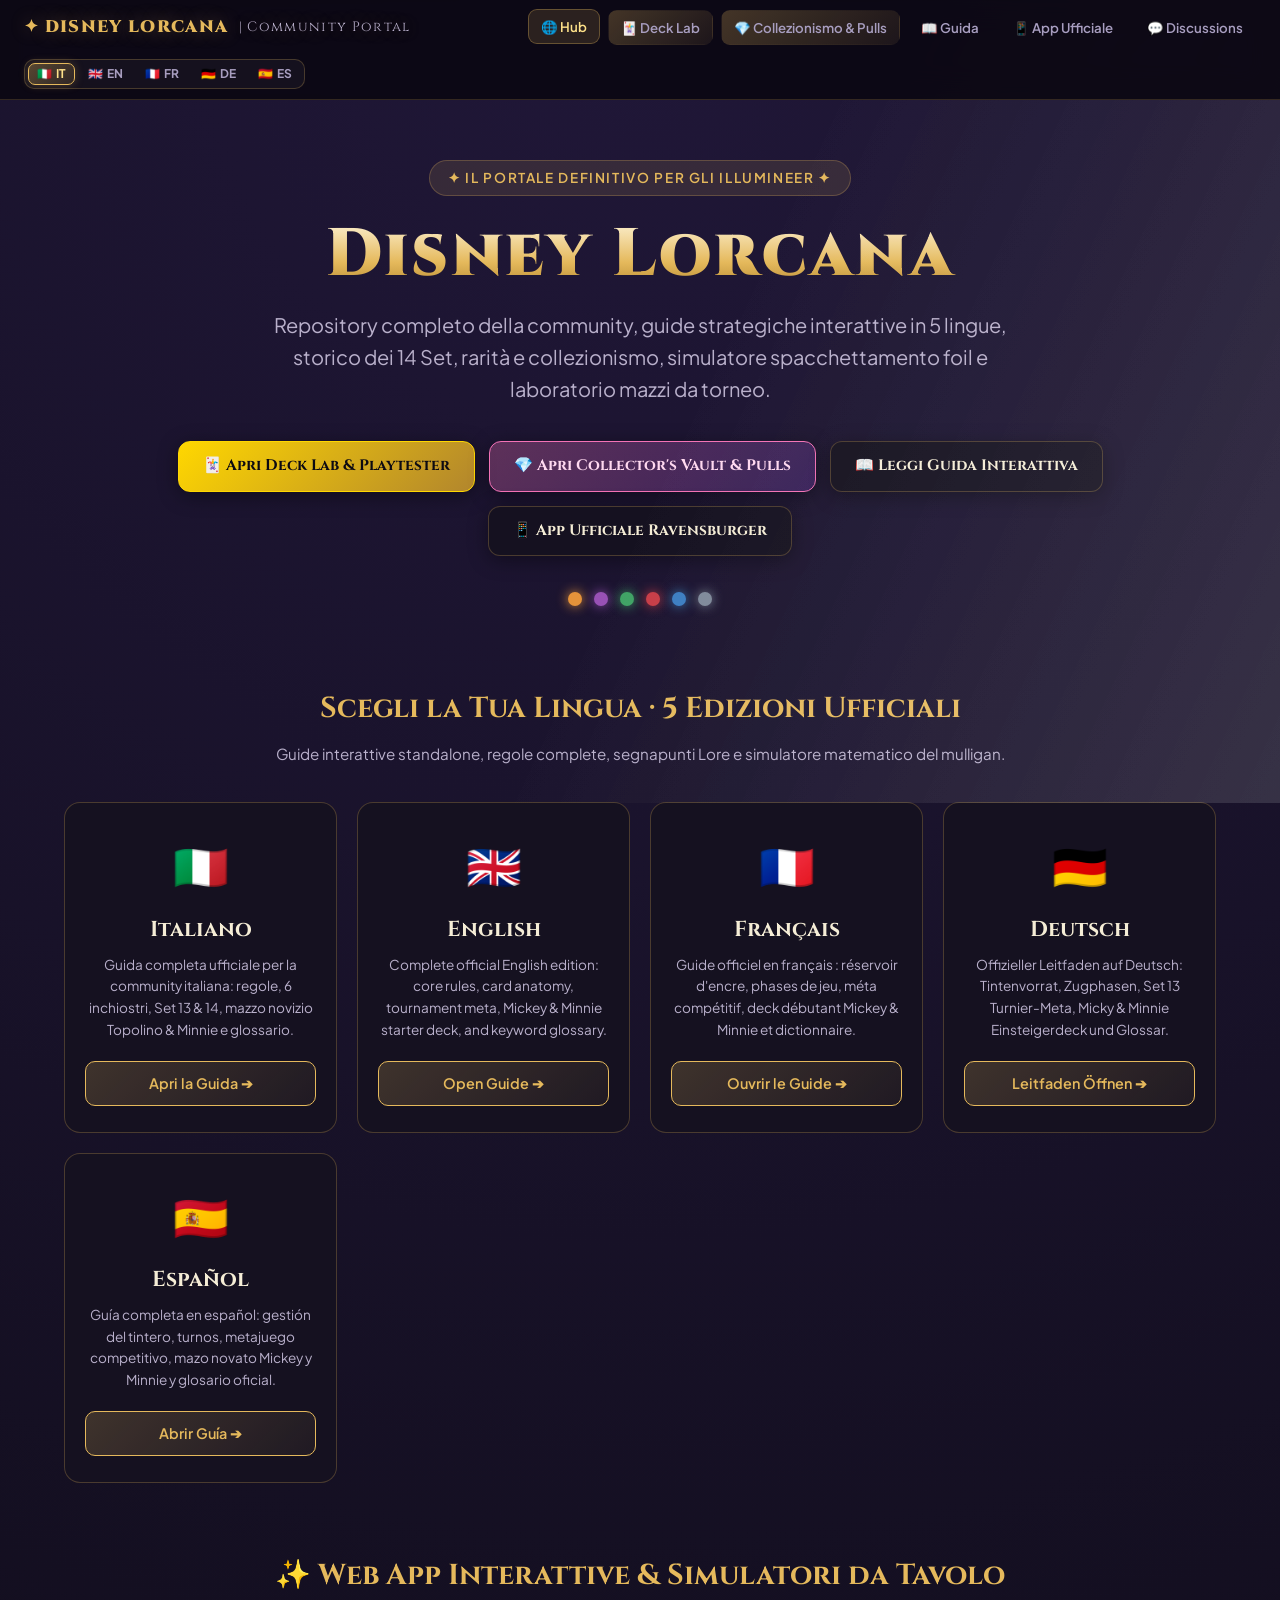
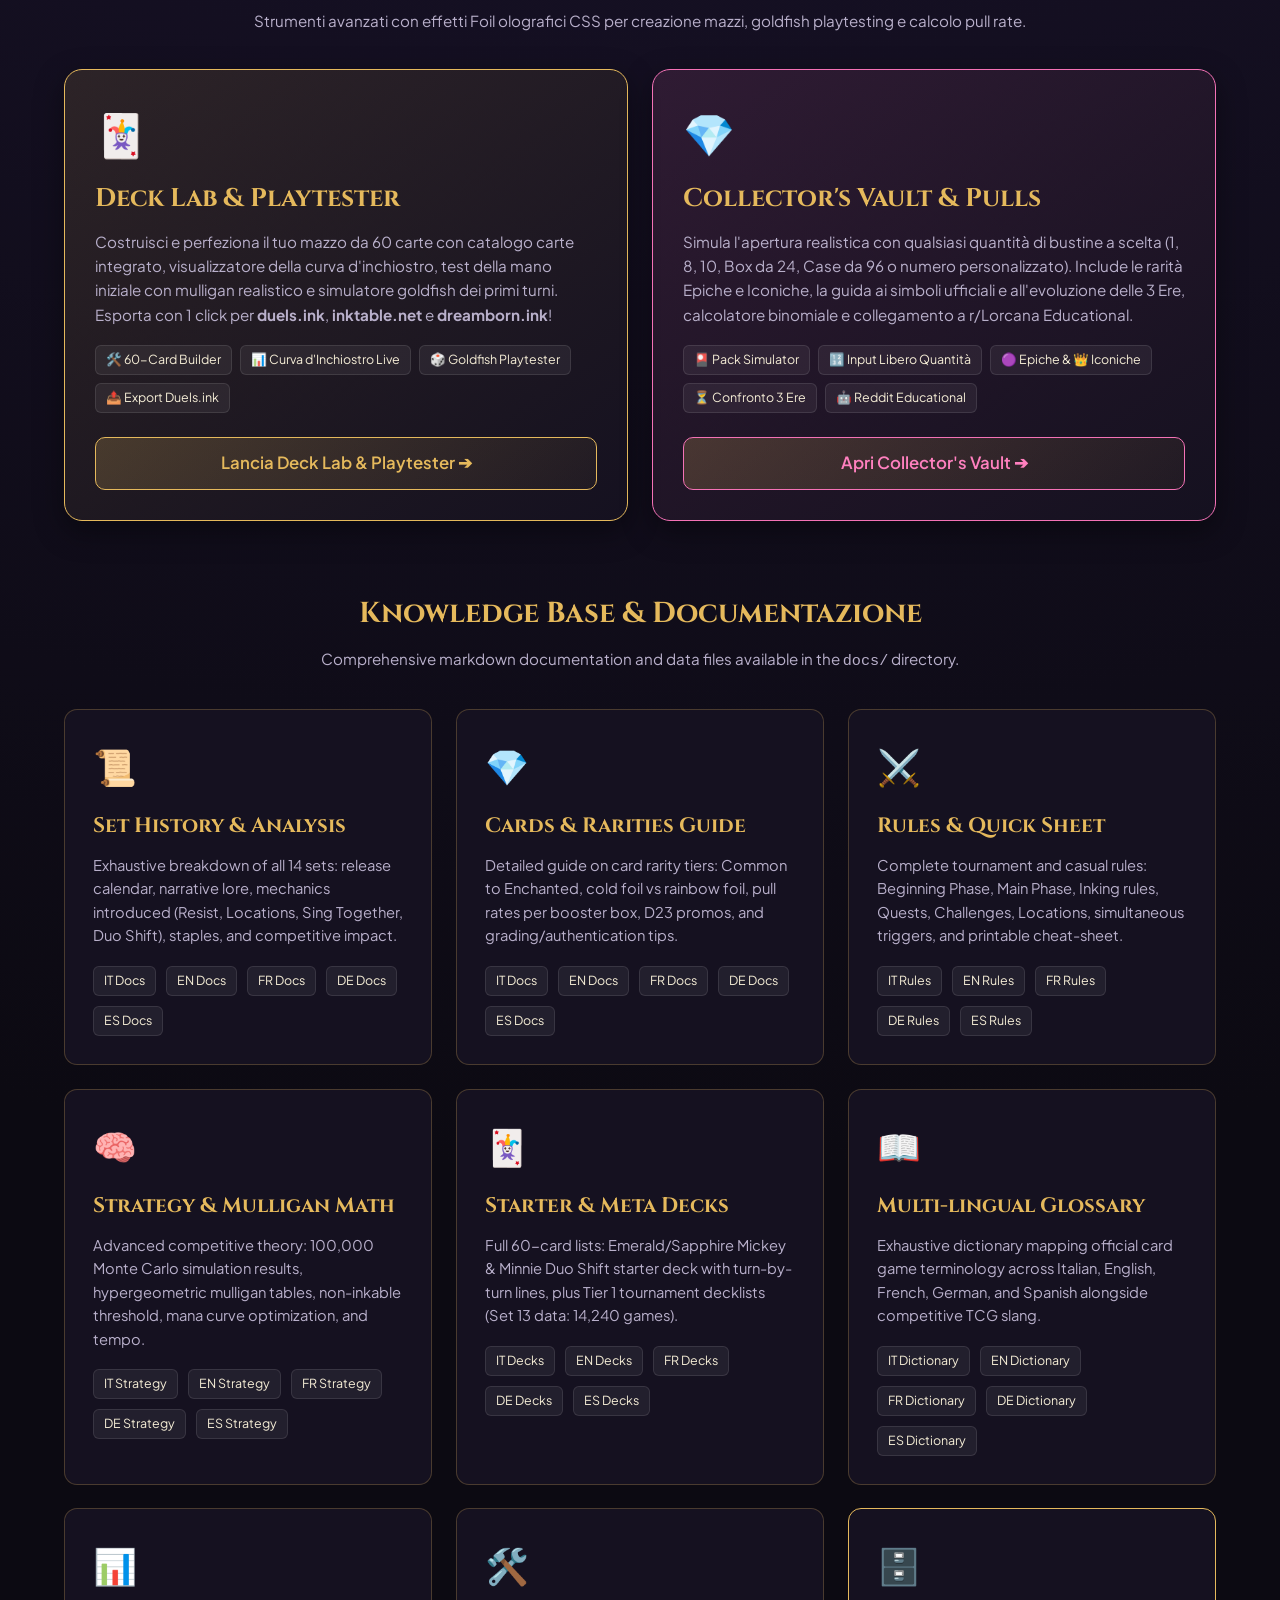
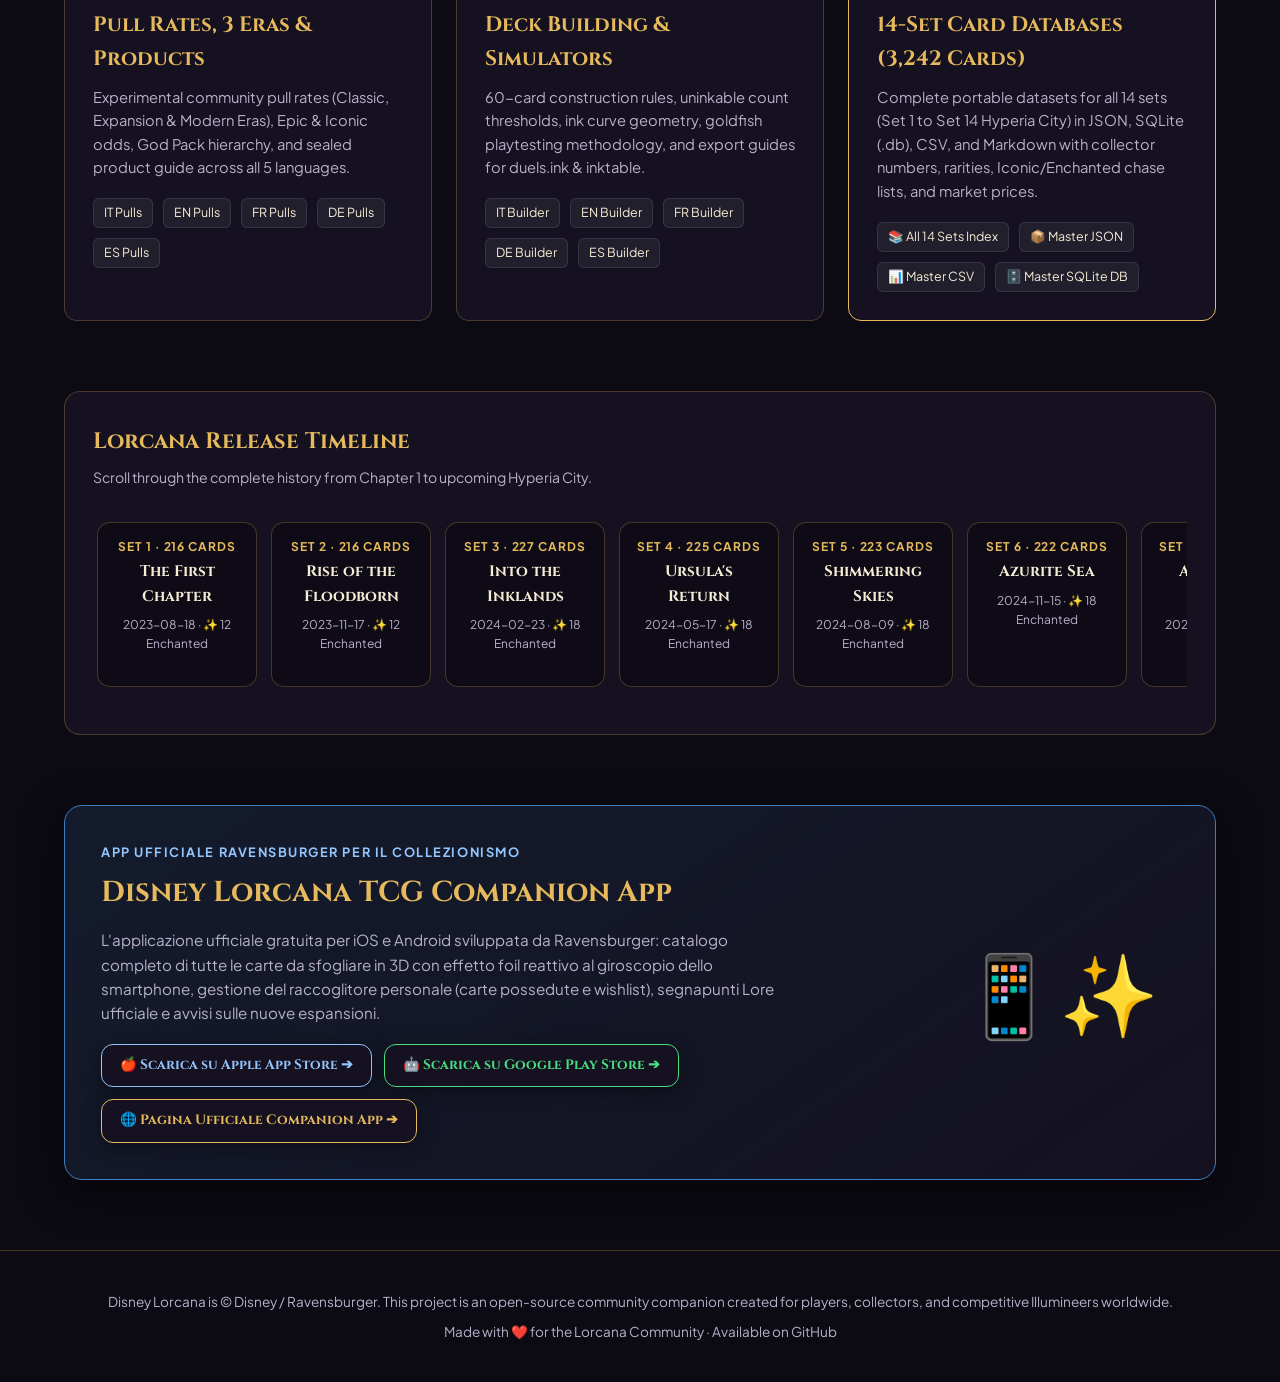
==== commit 0fac4720: "feat: complete 3,242-card official database across all 14 sets in JSON, SQLite DB, CSV & Markdown wi" ====
--- a/index.html
+++ b/index.html
@@ -631,6 +631,18 @@
             <a href="docs/decks/deck-building-and-testing.es.md" class="feat-tag">ES Builder</a>
           </div>
         </div>
+
+        <div class="feat-card foil-card-fx" style="border-color:var(--gold);">
+          <div class="feat-icon">🗄️</div>
+          <h3>14-Set Card Databases (3,242 Cards)</h3>
+          <p>Complete portable datasets for all 14 sets (Set 1 to Set 14 Hyperia City) in JSON, SQLite (.db), CSV, and Markdown with collector numbers, rarities, Iconic/Enchanted chase lists, and market prices.</p>
+          <div class="feat-links">
+            <a href="docs/sets/cards/README.md" class="feat-tag">📚 All 14 Sets Index</a>
+            <a href="data/lorcana-database.json" class="feat-tag">📦 Master JSON</a>
+            <a href="data/lorcana-all-cards.csv" class="feat-tag">📊 Master CSV</a>
+            <a href="data/lorcana-all-sets.db" class="feat-tag">🗄️ Master SQLite DB</a>
+          </div>
+        </div>
       </div>
     </section>
 
@@ -640,76 +652,76 @@
       <p style="color:var(--parch-muted);font-size:0.88rem;margin-bottom:20px;">Scroll through the complete history from Chapter 1 to upcoming Hyperia City.</p>
       
       <div class="sets-scroller">
-        <div class="set-pill">
-          <div class="set-num">Set 1</div>
+        <a href="docs/sets/cards/set-01-the-first-chapter.md" class="set-pill foil-card-fx">
+          <div class="set-num">Set 1 · 216 Cards</div>
           <div class="set-name">The First Chapter</div>
-          <div class="set-date">Aug 2023</div>
-        </div>
-        <div class="set-pill">
-          <div class="set-num">Set 2</div>
+          <div class="set-date">2023-08-18 · ✨ 12 Enchanted</div>
+        </a>
+        <a href="docs/sets/cards/set-02-rise-of-the-floodborn.md" class="set-pill foil-card-fx">
+          <div class="set-num">Set 2 · 216 Cards</div>
           <div class="set-name">Rise of the Floodborn</div>
-          <div class="set-date">Nov 2023</div>
-        </div>
-        <div class="set-pill">
-          <div class="set-num">Set 3</div>
+          <div class="set-date">2023-11-17 · ✨ 12 Enchanted</div>
+        </a>
+        <a href="docs/sets/cards/set-03-into-the-inklands.md" class="set-pill foil-card-fx">
+          <div class="set-num">Set 3 · 227 Cards</div>
           <div class="set-name">Into the Inklands</div>
-          <div class="set-date">Feb 2024</div>
-        </div>
-        <div class="set-pill">
-          <div class="set-num">Set 4</div>
+          <div class="set-date">2024-02-23 · ✨ 18 Enchanted</div>
+        </a>
+        <a href="docs/sets/cards/set-04-ursula-s-return.md" class="set-pill foil-card-fx">
+          <div class="set-num">Set 4 · 225 Cards</div>
           <div class="set-name">Ursula's Return</div>
-          <div class="set-date">May 2024</div>
-        </div>
-        <div class="set-pill">
-          <div class="set-num">Set 5</div>
+          <div class="set-date">2024-05-17 · ✨ 18 Enchanted</div>
+        </a>
+        <a href="docs/sets/cards/set-05-shimmering-skies.md" class="set-pill foil-card-fx">
+          <div class="set-num">Set 5 · 223 Cards</div>
           <div class="set-name">Shimmering Skies</div>
-          <div class="set-date">Aug 2024</div>
-        </div>
-        <div class="set-pill">
-          <div class="set-num">Set 6</div>
+          <div class="set-date">2024-08-09 · ✨ 18 Enchanted</div>
+        </a>
+        <a href="docs/sets/cards/set-06-azurite-sea.md" class="set-pill foil-card-fx">
+          <div class="set-num">Set 6 · 222 Cards</div>
           <div class="set-name">Azurite Sea</div>
-          <div class="set-date">Nov 2024</div>
-        </div>
-        <div class="set-pill">
-          <div class="set-num">Set 7</div>
+          <div class="set-date">2024-11-15 · ✨ 18 Enchanted</div>
+        </a>
+        <a href="docs/sets/cards/set-07-archazia-s-island.md" class="set-pill foil-card-fx">
+          <div class="set-num">Set 7 · 224 Cards</div>
           <div class="set-name">Archazia's Island</div>
-          <div class="set-date">Feb 2025</div>
-        </div>
-        <div class="set-pill">
-          <div class="set-num">Set 8</div>
-          <div class="set-name">Reign of Chaos</div>
-          <div class="set-date">May 2025</div>
-        </div>
-        <div class="set-pill">
-          <div class="set-num">Set 9</div>
-          <div class="set-name">Fables of Light</div>
-          <div class="set-date">Aug 2025</div>
-        </div>
-        <div class="set-pill">
-          <div class="set-num">Set 10</div>
-          <div class="set-name">Whispers of Deep</div>
-          <div class="set-date">Nov 2025</div>
-        </div>
-        <div class="set-pill">
-          <div class="set-num">Set 11</div>
-          <div class="set-name">Sunken Realms</div>
-          <div class="set-date">Feb 2026</div>
-        </div>
-        <div class="set-pill">
-          <div class="set-num">Set 12</div>
+          <div class="set-date">2025-03-07 · ✨ 18 Enchanted</div>
+        </a>
+        <a href="docs/sets/cards/set-08-reign-of-jafar.md" class="set-pill foil-card-fx">
+          <div class="set-num">Set 8 · 229 Cards</div>
+          <div class="set-name">Reign of Jafar</div>
+          <div class="set-date">2025-05-30 · ✨ 18 Enchanted</div>
+        </a>
+        <a href="docs/sets/cards/set-09-fabled.md" class="set-pill foil-card-fx">
+          <div class="set-num">Set 9 · 243 Cards</div>
+          <div class="set-name">Fabled</div>
+          <div class="set-date">2025-08-29 · 🟣 18 Epic · 👑 2 Iconic</div>
+        </a>
+        <a href="docs/sets/cards/set-10-whispers-in-the-well.md" class="set-pill foil-card-fx">
+          <div class="set-num">Set 10 · 242 Cards</div>
+          <div class="set-name">Whispers in the Well</div>
+          <div class="set-date">2025-11-07 · 🟣 18 Epic · 👑 2 Iconic</div>
+        </a>
+        <a href="docs/sets/cards/set-11-winterspell.md" class="set-pill foil-card-fx">
+          <div class="set-num">Set 11 · 243 Cards</div>
+          <div class="set-name">Winterspell</div>
+          <div class="set-date">2026-02-13 · 🟣 18 Epic · 👑 2 Iconic</div>
+        </a>
+        <a href="docs/sets/cards/set-12-wilds-unknown.md" class="set-pill foil-card-fx">
+          <div class="set-num">Set 12 · 243 Cards</div>
           <div class="set-name">Wilds Unknown</div>
-          <div class="set-date">May 2026</div>
-        </div>
-        <div class="set-pill" style="border-color:var(--emerald);background:rgba(63,163,100,0.1);">
-          <div class="set-num" style="color:#4ade80;">Set 13 · Current</div>
+          <div class="set-date">2026-05-08 · 🟣 18 Epic · 👑 2 Iconic</div>
+        </a>
+        <a href="docs/sets/cards/set-13-attack-of-the-vine.md" class="set-pill foil-card-fx" style="border-color:var(--emerald);background:rgba(63,163,100,0.12);">
+          <div class="set-num" style="color:#4ade80;">Set 13 · 247 Cards</div>
           <div class="set-name">Attack of the Vine!</div>
-          <div class="set-date">July 2026</div>
-        </div>
-        <div class="set-pill" style="border-color:var(--gold);background:rgba(229,185,92,0.1);">
-          <div class="set-num" style="color:var(--gold);">Set 14 · Upcoming</div>
+          <div class="set-date">2026-07-17 · 👑 Lilo &amp; Stitch / Belle &amp; Beast</div>
+        </a>
+        <a href="docs/sets/cards/set-14-hyperia-city.md" class="set-pill foil-card-fx" style="border-color:var(--gold);background:rgba(229,185,92,0.14);">
+          <div class="set-num" style="color:var(--gold);">Set 14 · 242 Cards</div>
           <div class="set-name">Hyperia City</div>
-          <div class="set-date">Oct 2026</div>
-        </div>
+          <div class="set-date">2026-10-16 · 👑 Mickey / Cinderella</div>
+        </a>
       </div>
     </section>
 
--- a/assets/css/lorcana-foil-ui.css
+++ b/assets/css/lorcana-foil-ui.css
@@ -266,14 +266,15 @@
 /* 5-Column Preset Product Action Grid */
 .pack-presets-grid {
   display: grid;
-  grid-template-columns: repeat(5, 1fr);
-  gap: 12px;
+  grid-template-columns: repeat(5, minmax(0, 1fr));
+  gap: 10px;
   margin-bottom: 20px;
-}
-
-@media (max-width: 1100px) {
+  width: 100%;
+}
+
+@media (max-width: 1150px) {
   .pack-presets-grid {
-    grid-template-columns: repeat(auto-fit, minmax(185px, 1fr));
+    grid-template-columns: repeat(auto-fit, minmax(165px, 1fr));
   }
 }
 
@@ -563,3 +564,66 @@
   transform: translateX(3px);
   box-shadow: 0 4px 16px rgba(229, 185, 92, 0.14);
 }
+
+/* Fix Badge Overlap & Horizontal Panel Overflow */
+.panel {
+  overflow-x: hidden;
+}
+
+.pulled-badge-row {
+  display: flex;
+  flex-wrap: wrap;
+  justify-content: center;
+  align-items: center;
+  gap: 4px;
+  width: 100%;
+  margin-bottom: 4px;
+}
+
+.pulled-foil-badge,
+.pulled-iconic-badge {
+  position: static !important;
+  display: inline-block !important;
+  font-size: 0.6rem !important;
+  font-weight: 900 !important;
+  padding: 2px 6px !important;
+  border-radius: 99px !important;
+  line-height: 1.2 !important;
+  white-space: nowrap !important;
+}
+
+.set-meta-banner {
+  background: rgba(15, 11, 26, 0.78);
+  border: 1px solid rgba(229, 185, 92, 0.28);
+  border-radius: 11px;
+  padding: 10px 14px;
+  margin-bottom: 16px;
+  display: flex;
+  justify-content: space-between;
+  align-items: center;
+  flex-wrap: wrap;
+  gap: 10px;
+  font-size: 0.81rem;
+}
+
+.set-meta-downloads {
+  display: flex;
+  gap: 6px;
+  flex-wrap: wrap;
+}
+
+.set-dl-pill {
+  background: rgba(229, 185, 92, 0.12);
+  border: 1px solid rgba(229, 185, 92, 0.35);
+  color: var(--gold-bright);
+  padding: 3px 9px;
+  border-radius: 6px;
+  font-size: 0.74rem;
+  font-weight: 700;
+  transition: all 0.15s;
+}
+
+.set-dl-pill:hover {
+  background: rgba(229, 185, 92, 0.28);
+  transform: translateY(-1px);
+}
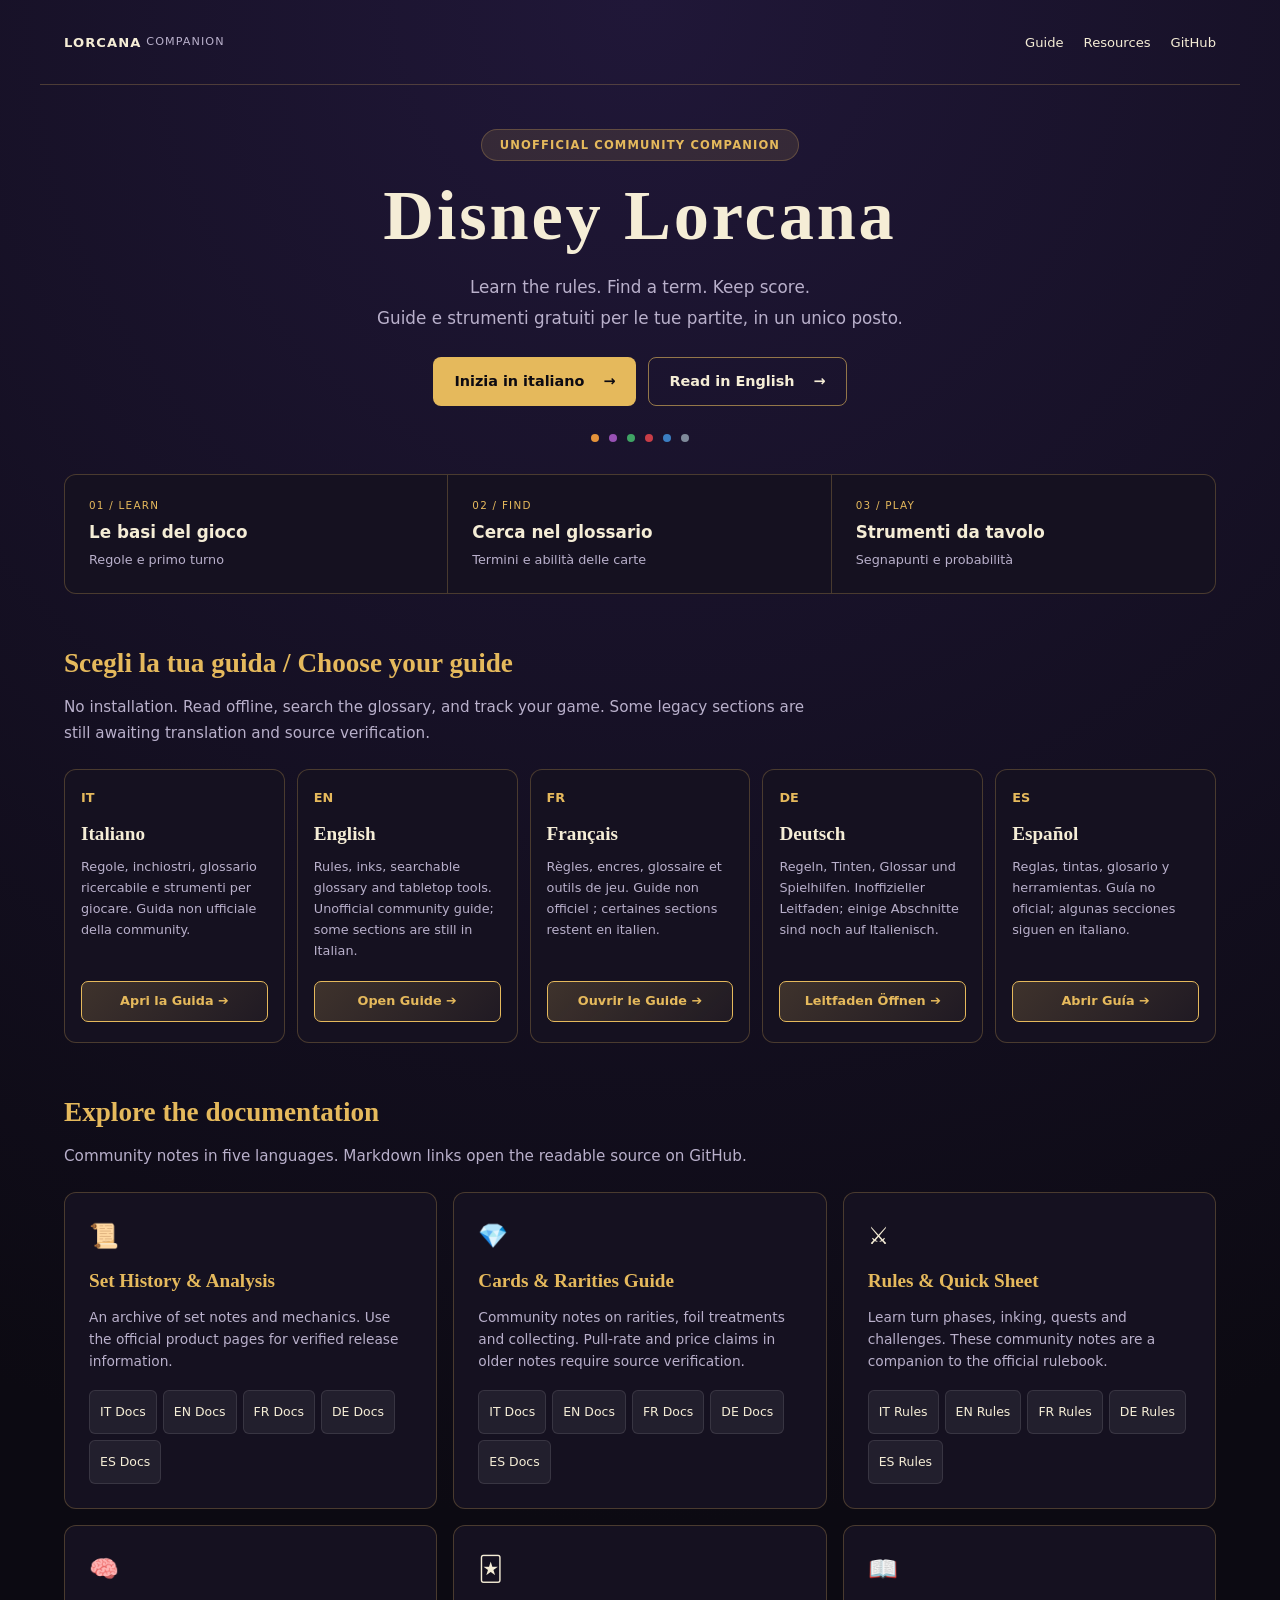
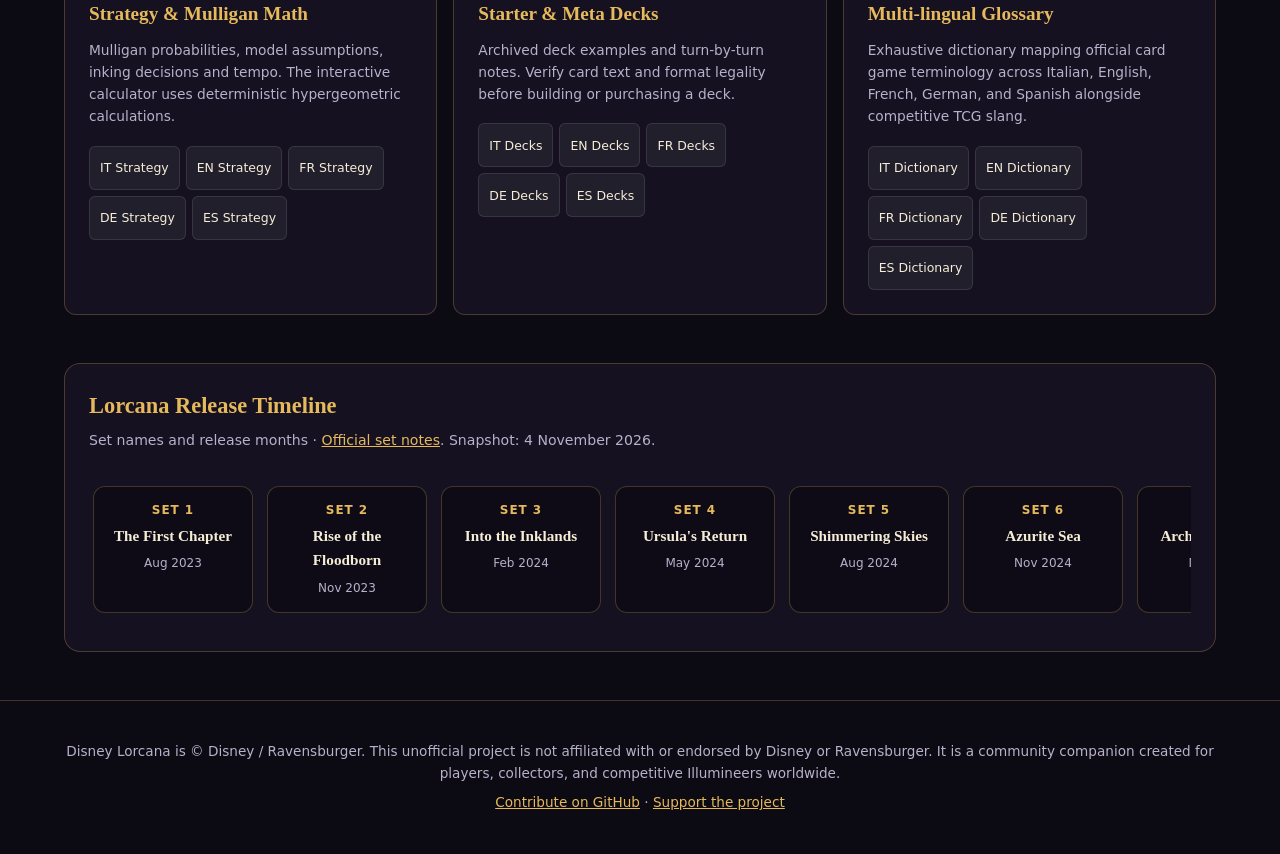
==== commit ef658f55: "fix: optimize standalone guides and validate calculator behavior" ====
--- a/index.html
+++ b/index.html
@@ -4,11 +4,8 @@
   <meta charset="UTF-8">
   <meta name="viewport" content="width=device-width, initial-scale=1.0">
   <title>Disney Lorcana · Complete Community Portal &amp; Strategy Hub</title>
-  <meta name="description" content="The ultimate viral community portal and comprehensive guide for Disney Lorcana TCG. Interactive standalone guides in 5 languages (Italian, English, French, German, Spanish), rules, set analysis, cards & rarities, decklists, and tabletop companion tools.">
-  <link rel="preconnect" href="https://fonts.googleapis.com">
-  <link rel="preconnect" href="https://fonts.gstatic.com" crossorigin>
-  <link href="https://fonts.googleapis.com/css2?family=Cinzel:wght@500;700;900&family=Plus+Jakarta+Sans:wght@400;500;600;700&display=swap" rel="stylesheet">
-  <style>
+  <meta name="description" content="An unofficial community guide for Disney Lorcana TCG. Interactive standalone guides in 5 languages (Italian, English, French, German, Spanish), rules, set analysis, cards & rarities, decklists, and tabletop companion tools.">
+        <style>
     :root {
       --bg: #0c0a12;
       --bg-card: #151120;
@@ -37,92 +34,6 @@
     }
     a { color: inherit; text-decoration: none; }
 
-    
-    /* Sticky Top Bar */
-    .top-bar {
-      background: rgba(14, 11, 20, 0.96);
-      border-bottom: 1px solid var(--line);
-      padding: 10px 24px;
-      display: flex;
-      justify-content: space-between;
-      align-items: center;
-      position: sticky;
-      top: 0;
-      z-index: 1000;
-      backdrop-filter: blur(10px);
-    }
-    .top-brand {
-      font-family: 'Cinzel', serif;
-      font-weight: 900;
-      letter-spacing: .08em;
-      color: var(--gold);
-      display: flex;
-      align-items: center;
-      gap: 10px;
-      font-size: 1.1rem;
-    }
-    .top-links {
-      display: flex;
-      gap: 14px;
-      align-items: center;
-      font-size: .86rem;
-      flex-wrap: wrap;
-    }
-    .top-links a {
-      color: var(--parch-muted);
-      padding: 6px 14px;
-      border-radius: 8px;
-      transition: all .2s;
-      font-weight: 600;
-    }
-    .top-links a:hover, .top-links a.active {
-      color: var(--gold);
-      background: rgba(229, 185, 92, .14);
-    }
-    .top-links a.highlight {
-      background: linear-gradient(135deg, rgba(229, 185, 92, .25), rgba(229, 185, 92, .08));
-      border: 1px solid var(--gold);
-      color: var(--gold);
-    }
-    .hero-actions {
-      display: flex;
-      gap: 14px;
-      justify-content: center;
-      flex-wrap: wrap;
-      margin: 24px 0 36px;
-    }
-    .btn-hero {
-      display: inline-flex;
-      align-items: center;
-      gap: 8px;
-      padding: 12px 24px;
-      border-radius: 12px;
-      font-family: 'Cinzel', serif;
-      font-weight: 700;
-      font-size: .95rem;
-      transition: all .25s;
-      box-shadow: 0 4px 20px rgba(0,0,0,0.4);
-    }
-    .btn-hero:hover {
-      transform: translateY(-3px);
-      box-shadow: 0 8px 30px rgba(229, 185, 92, 0.3);
-    }
-    .btn-hero.gold {
-      background: linear-gradient(135deg, #ffd700, #b2862d);
-      color: #0c0a12;
-      border: 1px solid #ffd700;
-    }
-    .btn-hero.pink {
-      background: linear-gradient(135deg, rgba(244,114,182,0.3), rgba(168,85,247,0.2));
-      border: 1.5px solid #f472b6;
-      color: #ffd9f0;
-    }
-    .btn-hero.dark {
-      background: var(--bg-card);
-      border: 1px solid var(--line);
-      color: var(--parch);
-    }
-
     /* Container */
     .wrap {
       max-width: 1200px;
@@ -370,43 +281,45 @@
       color: var(--gold);
       text-decoration: underline;
     }
+
+    :root{color-scheme:dark;}
+    body{font-family:system-ui,-apple-system,"Segoe UI",sans-serif;overflow-x:visible;}
+    h1,.section-title,.lang-name,.feat-card h3,.set-name{font-family:Georgia,"Times New Roman",serif;}
+    :focus-visible{outline:3px solid var(--gold);outline-offset:5px;}
+    .skip-link{position:fixed;top:8px;left:12px;z-index:100;padding:12px;background:var(--gold);color:var(--bg);transform:translateY(-160%);}
+    .skip-link:focus{transform:none;}
+    .portal-nav{display:flex;align-items:center;justify-content:space-between;gap:16px;padding-top:20px;padding-bottom:20px;border-bottom:1px solid var(--line);font-size:.82rem;}
+    .portal-brand{font-weight:750;letter-spacing:.08em;}.portal-brand span{font-weight:400;color:var(--parch-muted);font-size:.7rem;margin-left:5px;}
+    .portal-nav>div{display:flex;gap:20px;}.portal-nav a{display:inline-flex;align-items:center;min-height:44px;}
+    header{padding:44px 0 0;}.badge{font-size:.72rem;margin-bottom:14px;letter-spacing:.1em;}
+    h1{font-size:clamp(2.6rem,6vw,4.4rem);background:none;color:var(--parch);-webkit-text-fill-color:currentColor;}
+    .subtitle{max-width:700px;font-size:1.05rem;margin-bottom:24px;line-height:1.8;}
+    .hero-links{display:flex;justify-content:center;flex-wrap:wrap;gap:12px;}.hero-links a{padding:12px 20px;min-height:48px;border:1px solid var(--line-strong);border-radius:8px;font-weight:650;font-size:.9rem;}.hero-links .primary-link{background:var(--gold);color:var(--bg);}.hero-links span{margin-left:14px;}
+    .ink-orbs{margin:28px 0 32px;gap:10px;}.orb{width:8px;height:8px;box-shadow:none;}
+    .quick-tools{display:grid;grid-template-columns:repeat(3,minmax(0,1fr));gap:0;margin-bottom:48px;border:1px solid var(--line);border-radius:12px;background:var(--bg-card);overflow:hidden;}
+    .quick-tools a{padding:22px 24px;display:flex;flex-direction:column;gap:5px;border-right:1px solid var(--line);}.quick-tools a:last-child{border:0;}.quick-tools a:hover{background:var(--bg-card-hover);}.quick-tools span{font-size:.65rem;letter-spacing:.12em;color:var(--gold);}.quick-tools strong{font-size:1.05rem;font-weight:600;}.quick-tools small{color:var(--parch-muted);font-size:.8rem;}
+    section[id]{scroll-margin-top:24px;}.section-title{text-align:left;font-size:1.7rem;}.section-desc{text-align:left;max-width:750px;margin-bottom:22px;line-height:1.7;}
+    .lang-grid{grid-template-columns:repeat(5,minmax(0,1fr));gap:12px;}.lang-card{padding:20px 16px;text-align:left;border-radius:12px;transition:transform .2s,border-color .2s;}.lang-card:hover{transform:translateY(-3px);box-shadow:none;}.lang-flag{font:600 .8rem system-ui,sans-serif;color:var(--gold);margin-bottom:14px;}.lang-name{font-size:1.2rem;}.lang-meta{font-size:.8rem;line-height:1.65;margin-bottom:20px;}.btn-open{padding:9px 10px;font-size:.8rem;text-align:center;border-radius:7px;}.lang-section{margin-bottom:48px;}
+    .features-grid{grid-template-columns:repeat(auto-fit,minmax(min(100%,310px),1fr));gap:16px;margin-bottom:48px;}.feat-card{padding:24px;border-radius:12px;}.feat-icon{font-size:1.5rem;margin-bottom:10px;}.feat-card h3{font-size:1.2rem;}.feat-card p{font-size:.86rem;}.feat-tag{min-height:44px;display:inline-flex;align-items:center;}.feat-links{gap:6px;}
+    .timeline-wrap{padding:24px;margin-bottom:48px;}.timeline-wrap a{text-decoration:underline;color:var(--gold);}.sets-scroller:focus-visible{outline-offset:2px;}
+    @media(max-width:1000px){.lang-grid{grid-template-columns:repeat(3,minmax(0,1fr));}}
+    @media(max-width:640px){.wrap{padding-left:20px;padding-right:20px;}.portal-nav{gap:8px;padding-top:10px;padding-bottom:10px;}.portal-nav>div{gap:12px;}.portal-brand span{display:none;}header{padding-top:28px;}h1{font-size:2.5rem;}.subtitle{font-size:.95rem;}.hero-links{gap:8px;}.hero-links a{padding:12px 14px;font-size:.82rem;}.quick-tools{grid-template-columns:1fr;margin-bottom:36px;}.quick-tools a{padding:16px 20px;border-right:0;border-bottom:1px solid var(--line);}.quick-tools small{display:none;}.lang-grid{grid-template-columns:1fr 1fr;}.lang-card{padding:18px 14px;}.lang-meta{font-size:.78rem;}.lang-name{font-size:1.1rem;}.section-title{font-size:1.5rem;}.timeline-wrap{padding:18px;}}
+    @media(max-width:359px){.lang-grid{grid-template-columns:1fr;}.portal-nav>div{gap:8px;}}
+    @media(prefers-reduced-motion:reduce){*,*::before,*::after{animation:none!important;transition:none!important;}}
   </style>
-  <link rel="stylesheet" href="assets/css/lorcana-foil-ui.css">
 </head>
 <body>
-
-  <!-- Top Sticky Navigation -->
-  <div class="top-bar">
-    <a href="index.html" class="top-brand">
-      <span>✦ DISNEY LORCANA</span>
-      <span style="color:var(--parch-muted);font-weight:400;font-size:.85rem;">| Community Portal</span>
-    </a>
-    <div class="top-links">
-      <a href="index.html" class="active" data-i18n="nav_hub">🌐 Hub</a>
-      <a href="deck-lab.html" class="highlight" data-i18n="nav_decklab">🃏 Deck Lab</a>
-      <a href="collector-vault.html" class="highlight" style="border-color:#f472b6;color:#ff80bf;" data-i18n="nav_vault">💎 Collezionismo &amp; Pulls</a>
-      <a href="guide/guida-lorcana-it.html" data-i18n="nav_guide" data-i18n-guide-link="1">📖 Guida</a>
-      <a href="#official-app" data-i18n="nav_app">📱 App Ufficiale</a>
-      <a href="https://github.com/MRJonam91/disney-lorcana-companion/discussions" target="_blank" data-i18n="nav_forum">💬 Forum</a>
-    </div>
-  </div>
-
+<a class="skip-link" href="#main-content">Skip to content / Vai al contenuto</a>
+<nav class="portal-nav wrap" aria-label="Main navigation"><a class="portal-brand" href="index.html">LORCANA <span>COMPANION</span></a><div><a href="#languages">Guide</a><a href="#resources">Resources</a><a href="https://github.com/MRJonam91/disney-lorcana-companion">GitHub</a></div></nav>
 
   <header>
     <div class="wrap">
-      <div class="badge" data-i18n="idx_badge">✦ Il Portale Definitivo per gli Illumineer ✦</div>
+      <div class="badge">Unofficial community companion</div>
       <h1>Disney Lorcana</h1>
-      <p class="subtitle" data-i18n="idx_subtitle">Repository completo della community, guide strategiche interattive in 5 lingue, storico dei 14 Set, rarità e collezionismo, simulatore spacchettamento foil e laboratorio mazzi da torneo.</p>
-      <!-- Hero Quick Launch Buttons -->
-      <div class="hero-actions">
-        <a href="deck-lab.html" class="btn-hero gold foil-shimmer" data-i18n="idx_cta_deck">🃏 Apri Deck Lab &amp; Playtester</a>
-        <a href="collector-vault.html" class="btn-hero pink foil-shimmer" data-i18n="idx_cta_vault">💎 Apri Collector's Vault &amp; Pulls</a>
-        <a href="guide/guida-lorcana-it.html" class="btn-hero dark" data-i18n="idx_cta_guide" data-i18n-guide-link="1">📖 Leggi Guida Interattiva</a>
-        <a href="#official-app" class="btn-hero dark" data-i18n="idx_cta_app">📱 App Ufficiale Ravensburger</a>
-      </div>
-
-      
-      <div class="ink-orbs">
+      <p class="subtitle">Learn the rules. Find a term. Keep score.<br><span lang="it">Guide e strumenti gratuiti per le tue partite, in un unico posto.</span></p>
+
+      <div class="hero-links"><a class="primary-link" href="guide/guida-lorcana-it.html" lang="it" hreflang="it">Inizia in italiano <span aria-hidden="true">→</span></a><a href="guide/lorcana-guide-en.html" lang="en" hreflang="en">Read in English <span aria-hidden="true">→</span></a></div>
+      <div class="ink-orbs" aria-hidden="true">
         <div class="orb amber" title="Amber"></div>
         <div class="orb amethyst" title="Amethyst"></div>
         <div class="orb emerald" title="Emerald"></div>
@@ -417,230 +330,148 @@
     </div>
   </header>
 
-  <main class="wrap">
+  <main class="wrap" id="main-content" tabindex="-1">
+    <section class="quick-tools" lang="it" aria-label="Accesso rapido"><a href="guide/guida-lorcana-it.html#basi"><span>01 / LEARN</span><strong>Le basi del gioco</strong><small>Regole e primo turno</small></a><a href="guide/guida-lorcana-it.html#glossario"><span>02 / FIND</span><strong>Cerca nel glossario</strong><small>Termini e abilità delle carte</small></a><a href="guide/guida-lorcana-it.html#strumenti"><span>03 / PLAY</span><strong>Strumenti da tavolo</strong><small>Segnapunti e probabilità</small></a></section>
 
     <!-- Language Selector Section -->
-    <section class="lang-section">
-      <h2 class="section-title" data-i18n="idx_lang_title">Scegli la Tua Lingua · 5 Edizioni Ufficiali</h2>
-      <p class="section-desc" data-i18n="idx_lang_desc">Guide interattive standalone, regole complete, segnapunti Lore e simulatore matematico del mulligan.</p>
-      
+    <section class="lang-section" id="languages" aria-labelledby="language-title">
+      <h2 class="section-title" id="language-title">Scegli la tua guida / Choose your guide</h2>
+      <p class="section-desc">No installation. Read offline, search the glossary, and track your game. Some legacy sections are still awaiting translation and source verification.</p>
+
       <div class="lang-grid">
         <!-- Italian -->
-        <a href="guide/guida-lorcana-it.html" class="lang-card">
+        <a href="guide/guida-lorcana-it.html" class="lang-card" lang="it" hreflang="it">
           <div>
-            <div class="lang-flag">🇮🇹</div>
+            <div class="lang-flag" aria-hidden="true">IT</div>
             <div class="lang-name">Italiano</div>
-            <div class="lang-meta">Guida completa ufficiale per la community italiana: regole, 6 inchiostri, Set 13 &amp; 14, mazzo novizio Topolino &amp; Minnie e glossario.</div>
+            <div class="lang-meta">Regole, inchiostri, glossario ricercabile e strumenti per giocare. Guida non ufficiale della community.</div>
           </div>
           <span class="btn-open">Apri la Guida ➔</span>
         </a>
 
         <!-- English -->
-        <a href="guide/lorcana-guide-en.html" class="lang-card">
+        <a href="guide/lorcana-guide-en.html" class="lang-card" lang="en" hreflang="en">
           <div>
-            <div class="lang-flag">🇬🇧</div>
+            <div class="lang-flag" aria-hidden="true">EN</div>
             <div class="lang-name">English</div>
-            <div class="lang-meta">Complete official English edition: core rules, card anatomy, tournament meta, Mickey &amp; Minnie starter deck, and keyword glossary.</div>
+            <div class="lang-meta">Rules, inks, searchable glossary and tabletop tools. Unofficial community guide; some sections are still in Italian.</div>
           </div>
           <span class="btn-open">Open Guide ➔</span>
         </a>
 
         <!-- French -->
-        <a href="guide/lorcana-guide-fr.html" class="lang-card">
+        <a href="guide/lorcana-guide-fr.html" class="lang-card" lang="fr" hreflang="fr">
           <div>
-            <div class="lang-flag">🇫🇷</div>
+            <div class="lang-flag" aria-hidden="true">FR</div>
             <div class="lang-name">Français</div>
-            <div class="lang-meta">Guide officiel en français : réservoir d'encre, phases de jeu, méta compétitif, deck débutant Mickey &amp; Minnie et dictionnaire.</div>
+            <div class="lang-meta">Règles, encres, glossaire et outils de jeu. Guide non officiel ; certaines sections restent en italien.</div>
           </div>
           <span class="btn-open">Ouvrir le Guide ➔</span>
         </a>
 
         <!-- German -->
-        <a href="guide/lorcana-guide-de.html" class="lang-card">
+        <a href="guide/lorcana-guide-de.html" class="lang-card" lang="de" hreflang="de">
           <div>
-            <div class="lang-flag">🇩🇪</div>
+            <div class="lang-flag" aria-hidden="true">DE</div>
             <div class="lang-name">Deutsch</div>
-            <div class="lang-meta">Offizieller Leitfaden auf Deutsch: Tintenvorrat, Zugphasen, Set 13 Turnier-Meta, Micky &amp; Minnie Einsteigerdeck und Glossar.</div>
+            <div class="lang-meta">Regeln, Tinten, Glossar und Spielhilfen. Inoffizieller Leitfaden; einige Abschnitte sind noch auf Italienisch.</div>
           </div>
           <span class="btn-open">Leitfaden Öffnen ➔</span>
         </a>
 
         <!-- Spanish -->
-        <a href="guide/lorcana-guide-es.html" class="lang-card">
+        <a href="guide/lorcana-guide-es.html" class="lang-card" lang="es" hreflang="es">
           <div>
-            <div class="lang-flag">🇪🇸</div>
+            <div class="lang-flag" aria-hidden="true">ES</div>
             <div class="lang-name">Español</div>
-            <div class="lang-meta">Guía completa en español: gestión del tintero, turnos, metajuego competitivo, mazo novato Mickey y Minnie y glosario oficial.</div>
+            <div class="lang-meta">Reglas, tintas, glosario y herramientas. Guía no oficial; algunas secciones siguen en italiano.</div>
           </div>
           <span class="btn-open">Abrir Guía ➔</span>
         </a>
       </div>
     </section>
 
-    <!-- NEW: Interactive Apps Showcase (Deck Lab & Collector's Vault) -->
-    <section style="margin-bottom:70px;">
-      <h2 class="section-title" data-i18n="idx_apps_title">✨ Web App Interattive &amp; Simulatori da Tavolo</h2>
-      <p class="section-desc" data-i18n="idx_apps_desc">Strumenti avanzati con effetti Foil olografici CSS per creazione mazzi, goldfish playtesting e calcolo pull rate.</p>
-
-      <div style="display:grid;grid-template-columns:repeat(auto-fit, minmax(360px, 1fr));gap:24px;">
-        <!-- Deck Lab Card -->
-        <div style="background:linear-gradient(145deg, rgba(229,185,92,0.12), var(--bg-card));border:1.5px solid var(--gold);border-radius:18px;padding:30px;display:flex;flex-direction:column;justify-content:space-between;box-shadow:0 10px 30px rgba(0,0,0,0.4);">
-          <div>
-            <div style="font-size:2.6rem;margin-bottom:12px;">🃏</div>
-            <h3 style="font-family:'Cinzel',serif;font-size:1.6rem;color:var(--gold);margin-bottom:10px;" data-i18n="idx_deck_title">Deck Lab &amp; Playtester</h3>
-            <p style="color:var(--parch-muted);font-size:0.95rem;margin-bottom:18px;">
-              Costruisci e perfeziona il tuo mazzo da 60 carte con catalogo carte integrato, visualizzatore della curva d'inchiostro, test della mano iniziale con mulligan realistico e simulatore goldfish dei primi turni. Esporta con 1 click per <strong>duels.ink</strong>, <strong>inktable.net</strong> e <strong>dreamborn.ink</strong>!
-            </p>
-            <div style="display:flex;flex-wrap:wrap;gap:8px;margin-bottom:24px;">
-              <span class="feat-tag">🛠️ 60-Card Builder</span>
-              <span class="feat-tag">📊 Curva d'Inchiostro Live</span>
-              <span class="feat-tag">🎲 Goldfish Playtester</span>
-              <span class="feat-tag">📤 Export Duels.ink</span>
-            </div>
-          </div>
-          <a href="deck-lab.html" class="btn-open" style="text-align:center;font-size:1.05rem;padding:12px 20px;" data-i18n="idx_deck_btn">Lancia Deck Lab &amp; Playtester ➔</a>
-        </div>
-
-        <!-- Collector's Vault Card -->
-        <div style="background:linear-gradient(145deg, rgba(244,114,182,0.12), var(--bg-card));border:1.5px solid #f472b6;border-radius:18px;padding:30px;display:flex;flex-direction:column;justify-content:space-between;box-shadow:0 10px 30px rgba(0,0,0,0.4);">
-          <div>
-            <div style="font-size:2.6rem;margin-bottom:12px;">💎</div>
-            <h3 style="font-family:'Cinzel',serif;font-size:1.6rem;color:var(--gold);margin-bottom:10px;" data-i18n="idx_vault_title">Collector's Vault &amp; Pulls</h3>
-            <p style="color:var(--parch-muted);font-size:0.95rem;margin-bottom:18px;">
-              Simula l'apertura realistica con qualsiasi quantità di bustine a scelta (1, 8, 10, Box da 24, Case da 96 o numero personalizzato). Include le rarità Epiche e Iconiche, la guida ai simboli ufficiali e all'evoluzione delle 3 Ere, calcolatore binomiale e collegamento a r/Lorcana Educational.
-            </p>
-            <div style="display:flex;flex-wrap:wrap;gap:8px;margin-bottom:24px;">
-              <span class="feat-tag">🎴 Pack Simulator</span>
-              <span class="feat-tag">🔢 Input Libero Quantità</span>
-              <span class="feat-tag">🟣 Epiche &amp; 👑 Iconiche</span>
-              <span class="feat-tag">⏳ Confronto 3 Ere</span>
-              <span class="feat-tag">🤖 Reddit Educational</span>
-            </div>
-          </div>
-          <a href="collector-vault.html" class="btn-open" style="text-align:center;font-size:1.05rem;padding:12px 20px;border-color:#f472b6;color:#ff80bf;" data-i18n="idx_vault_btn">Apri Collector's Vault ➔</a>
-        </div>
-      </div>
-    </section>
-
     <!-- Core Features & Documentation -->
-    <section>
-      <h2 class="section-title" data-i18n="idx_kb_title">Knowledge Base &amp; Documentazione</h2>
-      <p class="section-desc">Comprehensive markdown documentation and data files available in the <code>docs/</code> directory.</p>
+    <section id="resources">
+      <h2 class="section-title">Explore the documentation</h2>
+      <p class="section-desc">Community notes in five languages. Markdown links open the readable source on GitHub.</p>
 
       <div class="features-grid">
-        <div class="feat-card foil-card-fx">
+        <div class="feat-card">
           <div class="feat-icon">📜</div>
           <h3>Set History &amp; Analysis</h3>
-          <p>Exhaustive breakdown of all 14 sets: release calendar, narrative lore, mechanics introduced (Resist, Locations, Sing Together, Duo Shift), staples, and competitive impact.</p>
+          <p>An archive of set notes and mechanics. Use the official product pages for verified release information.</p>
           <div class="feat-links">
-            <a href="docs/sets/set-history.it.md" class="feat-tag">IT Docs</a>
-            <a href="docs/sets/set-history.en.md" class="feat-tag">EN Docs</a>
-            <a href="docs/sets/set-history.fr.md" class="feat-tag">FR Docs</a>
-            <a href="docs/sets/set-history.de.md" class="feat-tag">DE Docs</a>
-            <a href="docs/sets/set-history.es.md" class="feat-tag">ES Docs</a>
-          </div>
-        </div>
-
-        <div class="feat-card foil-card-fx">
+            <a href="https://github.com/MRJonam91/disney-lorcana-companion/blob/master/docs/sets/set-history.it.md" class="feat-tag">IT Docs</a>
+            <a href="https://github.com/MRJonam91/disney-lorcana-companion/blob/master/docs/sets/set-history.en.md" class="feat-tag">EN Docs</a>
+            <a href="https://github.com/MRJonam91/disney-lorcana-companion/blob/master/docs/sets/set-history.fr.md" class="feat-tag">FR Docs</a>
+            <a href="https://github.com/MRJonam91/disney-lorcana-companion/blob/master/docs/sets/set-history.de.md" class="feat-tag">DE Docs</a>
+            <a href="https://github.com/MRJonam91/disney-lorcana-companion/blob/master/docs/sets/set-history.es.md" class="feat-tag">ES Docs</a>
+          </div>
+        </div>
+
+        <div class="feat-card">
           <div class="feat-icon">💎</div>
           <h3>Cards &amp; Rarities Guide</h3>
-          <p>Detailed guide on card rarity tiers: Common to Enchanted, cold foil vs rainbow foil, pull rates per booster box, D23 promos, and grading/authentication tips.</p>
+          <p>Community notes on rarities, foil treatments and collecting. Pull-rate and price claims in older notes require source verification.</p>
           <div class="feat-links">
-            <a href="docs/cards-and-rarities/rarities-guide.it.md" class="feat-tag">IT Docs</a>
-            <a href="docs/cards-and-rarities/rarities-guide.en.md" class="feat-tag">EN Docs</a>
-            <a href="docs/cards-and-rarities/rarities-guide.fr.md" class="feat-tag">FR Docs</a>
-            <a href="docs/cards-and-rarities/rarities-guide.de.md" class="feat-tag">DE Docs</a>
-            <a href="docs/cards-and-rarities/rarities-guide.es.md" class="feat-tag">ES Docs</a>
-          </div>
-        </div>
-
-        <div class="feat-card foil-card-fx">
+            <a href="https://github.com/MRJonam91/disney-lorcana-companion/blob/master/docs/cards-and-rarities/rarities-guide.it.md" class="feat-tag">IT Docs</a>
+            <a href="https://github.com/MRJonam91/disney-lorcana-companion/blob/master/docs/cards-and-rarities/rarities-guide.en.md" class="feat-tag">EN Docs</a>
+            <a href="https://github.com/MRJonam91/disney-lorcana-companion/blob/master/docs/cards-and-rarities/rarities-guide.fr.md" class="feat-tag">FR Docs</a>
+            <a href="https://github.com/MRJonam91/disney-lorcana-companion/blob/master/docs/cards-and-rarities/rarities-guide.de.md" class="feat-tag">DE Docs</a>
+            <a href="https://github.com/MRJonam91/disney-lorcana-companion/blob/master/docs/cards-and-rarities/rarities-guide.es.md" class="feat-tag">ES Docs</a>
+          </div>
+        </div>
+
+        <div class="feat-card">
           <div class="feat-icon">⚔️</div>
           <h3>Rules &amp; Quick Sheet</h3>
-          <p>Complete tournament and casual rules: Beginning Phase, Main Phase, Inking rules, Quests, Challenges, Locations, simultaneous triggers, and printable cheat-sheet.</p>
+          <p>Learn turn phases, inking, quests and challenges. These community notes are a companion to the official rulebook.</p>
           <div class="feat-links">
-            <a href="docs/rules/complete-rules.it.md" class="feat-tag">IT Rules</a>
-            <a href="docs/rules/complete-rules.en.md" class="feat-tag">EN Rules</a>
-            <a href="docs/rules/complete-rules.fr.md" class="feat-tag">FR Rules</a>
-            <a href="docs/rules/complete-rules.de.md" class="feat-tag">DE Rules</a>
-            <a href="docs/rules/complete-rules.es.md" class="feat-tag">ES Rules</a>
-          </div>
-        </div>
-
-        <div class="feat-card foil-card-fx">
+            <a href="https://github.com/MRJonam91/disney-lorcana-companion/blob/master/docs/rules/complete-rules.it.md" class="feat-tag">IT Rules</a>
+            <a href="https://github.com/MRJonam91/disney-lorcana-companion/blob/master/docs/rules/complete-rules.en.md" class="feat-tag">EN Rules</a>
+            <a href="https://github.com/MRJonam91/disney-lorcana-companion/blob/master/docs/rules/complete-rules.fr.md" class="feat-tag">FR Rules</a>
+            <a href="https://github.com/MRJonam91/disney-lorcana-companion/blob/master/docs/rules/complete-rules.de.md" class="feat-tag">DE Rules</a>
+            <a href="https://github.com/MRJonam91/disney-lorcana-companion/blob/master/docs/rules/complete-rules.es.md" class="feat-tag">ES Rules</a>
+          </div>
+        </div>
+
+        <div class="feat-card">
           <div class="feat-icon">🧠</div>
           <h3>Strategy &amp; Mulligan Math</h3>
-          <p>Advanced competitive theory: 100,000 Monte Carlo simulation results, hypergeometric mulligan tables, non-inkable threshold, mana curve optimization, and tempo.</p>
+          <p>Mulligan probabilities, model assumptions, inking decisions and tempo. The interactive calculator uses deterministic hypergeometric calculations.</p>
           <div class="feat-links">
-            <a href="docs/strategy/mulligan-and-math.it.md" class="feat-tag">IT Strategy</a>
-            <a href="docs/strategy/mulligan-and-math.en.md" class="feat-tag">EN Strategy</a>
-            <a href="docs/strategy/mulligan-and-math.fr.md" class="feat-tag">FR Strategy</a>
-            <a href="docs/strategy/mulligan-and-math.de.md" class="feat-tag">DE Strategy</a>
-            <a href="docs/strategy/mulligan-and-math.es.md" class="feat-tag">ES Strategy</a>
-          </div>
-        </div>
-
-        <div class="feat-card foil-card-fx">
+            <a href="https://github.com/MRJonam91/disney-lorcana-companion/blob/master/docs/strategy/mulligan-and-math.it.md" class="feat-tag">IT Strategy</a>
+            <a href="https://github.com/MRJonam91/disney-lorcana-companion/blob/master/docs/strategy/mulligan-and-math.en.md" class="feat-tag">EN Strategy</a>
+            <a href="https://github.com/MRJonam91/disney-lorcana-companion/blob/master/docs/strategy/mulligan-and-math.fr.md" class="feat-tag">FR Strategy</a>
+            <a href="https://github.com/MRJonam91/disney-lorcana-companion/blob/master/docs/strategy/mulligan-and-math.de.md" class="feat-tag">DE Strategy</a>
+            <a href="https://github.com/MRJonam91/disney-lorcana-companion/blob/master/docs/strategy/mulligan-and-math.es.md" class="feat-tag">ES Strategy</a>
+          </div>
+        </div>
+
+        <div class="feat-card">
           <div class="feat-icon">🃏</div>
           <h3>Starter &amp; Meta Decks</h3>
-          <p>Full 60-card lists: Emerald/Sapphire Mickey &amp; Minnie Duo Shift starter deck with turn-by-turn lines, plus Tier 1 tournament decklists (Set 13 data: 14,240 games).</p>
+          <p>Archived deck examples and turn-by-turn notes. Verify card text and format legality before building or purchasing a deck.</p>
           <div class="feat-links">
-            <a href="docs/decks/starter-emerald-sapphire.it.md" class="feat-tag">IT Decks</a>
-            <a href="docs/decks/starter-emerald-sapphire.en.md" class="feat-tag">EN Decks</a>
-            <a href="docs/decks/starter-emerald-sapphire.fr.md" class="feat-tag">FR Decks</a>
-            <a href="docs/decks/starter-emerald-sapphire.de.md" class="feat-tag">DE Decks</a>
-            <a href="docs/decks/starter-emerald-sapphire.es.md" class="feat-tag">ES Decks</a>
-          </div>
-        </div>
-
-        <div class="feat-card foil-card-fx">
+            <a href="https://github.com/MRJonam91/disney-lorcana-companion/blob/master/docs/decks/starter-emerald-sapphire.it.md" class="feat-tag">IT Decks</a>
+            <a href="https://github.com/MRJonam91/disney-lorcana-companion/blob/master/docs/decks/starter-emerald-sapphire.en.md" class="feat-tag">EN Decks</a>
+            <a href="https://github.com/MRJonam91/disney-lorcana-companion/blob/master/docs/decks/starter-emerald-sapphire.fr.md" class="feat-tag">FR Decks</a>
+            <a href="https://github.com/MRJonam91/disney-lorcana-companion/blob/master/docs/decks/starter-emerald-sapphire.de.md" class="feat-tag">DE Decks</a>
+            <a href="https://github.com/MRJonam91/disney-lorcana-companion/blob/master/docs/decks/starter-emerald-sapphire.es.md" class="feat-tag">ES Decks</a>
+          </div>
+        </div>
+
+        <div class="feat-card">
           <div class="feat-icon">📖</div>
           <h3>Multi-lingual Glossary</h3>
           <p>Exhaustive dictionary mapping official card game terminology across Italian, English, French, German, and Spanish alongside competitive TCG slang.</p>
           <div class="feat-links">
-            <a href="docs/glossary/glossary.it.md" class="feat-tag">IT Dictionary</a>
-            <a href="docs/glossary/glossary.en.md" class="feat-tag">EN Dictionary</a>
-            <a href="docs/glossary/glossary.fr.md" class="feat-tag">FR Dictionary</a>
-            <a href="docs/glossary/glossary.de.md" class="feat-tag">DE Dictionary</a>
-            <a href="docs/glossary/glossary.es.md" class="feat-tag">ES Dictionary</a>
-          </div>
-        </div>
-
-        <div class="feat-card foil-card-fx">
-          <div class="feat-icon">📊</div>
-          <h3>Pull Rates, 3 Eras &amp; Products</h3>
-          <p>Experimental community pull rates (Classic, Expansion &amp; Modern Eras), Epic &amp; Iconic odds, God Pack hierarchy, and sealed product guide across all 5 languages.</p>
-          <div class="feat-links">
-            <a href="docs/cards-and-rarities/pull-rates-and-products.it.md" class="feat-tag">IT Pulls</a>
-            <a href="docs/cards-and-rarities/pull-rates-and-products.en.md" class="feat-tag">EN Pulls</a>
-            <a href="docs/cards-and-rarities/pull-rates-and-products.fr.md" class="feat-tag">FR Pulls</a>
-            <a href="docs/cards-and-rarities/pull-rates-and-products.de.md" class="feat-tag">DE Pulls</a>
-            <a href="docs/cards-and-rarities/pull-rates-and-products.es.md" class="feat-tag">ES Pulls</a>
-          </div>
-        </div>
-
-        <div class="feat-card foil-card-fx">
-          <div class="feat-icon">🛠️</div>
-          <h3>Deck Building &amp; Simulators</h3>
-          <p>60-card construction rules, uninkable count thresholds, ink curve geometry, goldfish playtesting methodology, and export guides for duels.ink &amp; inktable.</p>
-          <div class="feat-links">
-            <a href="docs/decks/deck-building-and-testing.it.md" class="feat-tag">IT Builder</a>
-            <a href="docs/decks/deck-building-and-testing.en.md" class="feat-tag">EN Builder</a>
-            <a href="docs/decks/deck-building-and-testing.fr.md" class="feat-tag">FR Builder</a>
-            <a href="docs/decks/deck-building-and-testing.de.md" class="feat-tag">DE Builder</a>
-            <a href="docs/decks/deck-building-and-testing.es.md" class="feat-tag">ES Builder</a>
-          </div>
-        </div>
-
-        <div class="feat-card foil-card-fx" style="border-color:var(--gold);">
-          <div class="feat-icon">🗄️</div>
-          <h3>14-Set Card Databases (3,242 Cards)</h3>
-          <p>Complete portable datasets for all 14 sets (Set 1 to Set 14 Hyperia City) in JSON, SQLite (.db), CSV, and Markdown with collector numbers, rarities, Iconic/Enchanted chase lists, and market prices.</p>
-          <div class="feat-links">
-            <a href="docs/sets/cards/README.md" class="feat-tag">📚 All 14 Sets Index</a>
-            <a href="data/lorcana-database.json" class="feat-tag">📦 Master JSON</a>
-            <a href="data/lorcana-all-cards.csv" class="feat-tag">📊 Master CSV</a>
-            <a href="data/lorcana-all-sets.db" class="feat-tag">🗄️ Master SQLite DB</a>
+            <a href="https://github.com/MRJonam91/disney-lorcana-companion/blob/master/docs/glossary/glossary.it.md" class="feat-tag">IT Dictionary</a>
+            <a href="https://github.com/MRJonam91/disney-lorcana-companion/blob/master/docs/glossary/glossary.en.md" class="feat-tag">EN Dictionary</a>
+            <a href="https://github.com/MRJonam91/disney-lorcana-companion/blob/master/docs/glossary/glossary.fr.md" class="feat-tag">FR Dictionary</a>
+            <a href="https://github.com/MRJonam91/disney-lorcana-companion/blob/master/docs/glossary/glossary.de.md" class="feat-tag">DE Dictionary</a>
+            <a href="https://github.com/MRJonam91/disney-lorcana-companion/blob/master/docs/glossary/glossary.es.md" class="feat-tag">ES Dictionary</a>
           </div>
         </div>
       </div>
@@ -649,119 +480,90 @@
     <!-- Sets Timeline Carousel -->
     <section class="timeline-wrap">
       <h2 style="font-family:'Cinzel',serif;font-size:1.4rem;color:var(--gold);margin-bottom:6px;">Lorcana Release Timeline</h2>
-      <p style="color:var(--parch-muted);font-size:0.88rem;margin-bottom:20px;">Scroll through the complete history from Chapter 1 to upcoming Hyperia City.</p>
-      
-      <div class="sets-scroller">
-        <a href="docs/sets/cards/set-01-the-first-chapter.md" class="set-pill foil-card-fx">
-          <div class="set-num">Set 1 · 216 Cards</div>
+      <p style="color:var(--parch-muted);font-size:0.88rem;margin-bottom:20px;">Set names and release months · <a href="https://disneylorcana.com/en/resources/">Official set notes</a>. Snapshot: 4 November 2026.</p>
+
+      <div class="sets-scroller" tabindex="0" role="region" aria-label="Set release timeline, scroll horizontally">
+        <div class="set-pill">
+          <div class="set-num">Set 1</div>
           <div class="set-name">The First Chapter</div>
-          <div class="set-date">2023-08-18 · ✨ 12 Enchanted</div>
-        </a>
-        <a href="docs/sets/cards/set-02-rise-of-the-floodborn.md" class="set-pill foil-card-fx">
-          <div class="set-num">Set 2 · 216 Cards</div>
+          <div class="set-date">Aug 2023</div>
+        </div>
+        <div class="set-pill">
+          <div class="set-num">Set 2</div>
           <div class="set-name">Rise of the Floodborn</div>
-          <div class="set-date">2023-11-17 · ✨ 12 Enchanted</div>
-        </a>
-        <a href="docs/sets/cards/set-03-into-the-inklands.md" class="set-pill foil-card-fx">
-          <div class="set-num">Set 3 · 227 Cards</div>
+          <div class="set-date">Nov 2023</div>
+        </div>
+        <div class="set-pill">
+          <div class="set-num">Set 3</div>
           <div class="set-name">Into the Inklands</div>
-          <div class="set-date">2024-02-23 · ✨ 18 Enchanted</div>
-        </a>
-        <a href="docs/sets/cards/set-04-ursula-s-return.md" class="set-pill foil-card-fx">
-          <div class="set-num">Set 4 · 225 Cards</div>
+          <div class="set-date">Feb 2024</div>
+        </div>
+        <div class="set-pill">
+          <div class="set-num">Set 4</div>
           <div class="set-name">Ursula's Return</div>
-          <div class="set-date">2024-05-17 · ✨ 18 Enchanted</div>
-        </a>
-        <a href="docs/sets/cards/set-05-shimmering-skies.md" class="set-pill foil-card-fx">
-          <div class="set-num">Set 5 · 223 Cards</div>
+          <div class="set-date">May 2024</div>
+        </div>
+        <div class="set-pill">
+          <div class="set-num">Set 5</div>
           <div class="set-name">Shimmering Skies</div>
-          <div class="set-date">2024-08-09 · ✨ 18 Enchanted</div>
-        </a>
-        <a href="docs/sets/cards/set-06-azurite-sea.md" class="set-pill foil-card-fx">
-          <div class="set-num">Set 6 · 222 Cards</div>
+          <div class="set-date">Aug 2024</div>
+        </div>
+        <div class="set-pill">
+          <div class="set-num">Set 6</div>
           <div class="set-name">Azurite Sea</div>
-          <div class="set-date">2024-11-15 · ✨ 18 Enchanted</div>
-        </a>
-        <a href="docs/sets/cards/set-07-archazia-s-island.md" class="set-pill foil-card-fx">
-          <div class="set-num">Set 7 · 224 Cards</div>
+          <div class="set-date">Nov 2024</div>
+        </div>
+        <div class="set-pill">
+          <div class="set-num">Set 7</div>
           <div class="set-name">Archazia's Island</div>
-          <div class="set-date">2025-03-07 · ✨ 18 Enchanted</div>
-        </a>
-        <a href="docs/sets/cards/set-08-reign-of-jafar.md" class="set-pill foil-card-fx">
-          <div class="set-num">Set 8 · 229 Cards</div>
+          <div class="set-date">Mar 2025</div>
+        </div>
+        <div class="set-pill">
+          <div class="set-num">Set 8</div>
           <div class="set-name">Reign of Jafar</div>
-          <div class="set-date">2025-05-30 · ✨ 18 Enchanted</div>
-        </a>
-        <a href="docs/sets/cards/set-09-fabled.md" class="set-pill foil-card-fx">
-          <div class="set-num">Set 9 · 243 Cards</div>
+          <div class="set-date">May 2025</div>
+        </div>
+        <div class="set-pill">
+          <div class="set-num">Set 9</div>
           <div class="set-name">Fabled</div>
-          <div class="set-date">2025-08-29 · 🟣 18 Epic · 👑 2 Iconic</div>
-        </a>
-        <a href="docs/sets/cards/set-10-whispers-in-the-well.md" class="set-pill foil-card-fx">
-          <div class="set-num">Set 10 · 242 Cards</div>
+          <div class="set-date">Aug 2025</div>
+        </div>
+        <div class="set-pill">
+          <div class="set-num">Set 10</div>
           <div class="set-name">Whispers in the Well</div>
-          <div class="set-date">2025-11-07 · 🟣 18 Epic · 👑 2 Iconic</div>
-        </a>
-        <a href="docs/sets/cards/set-11-winterspell.md" class="set-pill foil-card-fx">
-          <div class="set-num">Set 11 · 243 Cards</div>
+          <div class="set-date">Nov 2025</div>
+        </div>
+        <div class="set-pill">
+          <div class="set-num">Set 11</div>
           <div class="set-name">Winterspell</div>
-          <div class="set-date">2026-02-13 · 🟣 18 Epic · 👑 2 Iconic</div>
-        </a>
-        <a href="docs/sets/cards/set-12-wilds-unknown.md" class="set-pill foil-card-fx">
-          <div class="set-num">Set 12 · 243 Cards</div>
+          <div class="set-date">Feb 2026</div>
+        </div>
+        <div class="set-pill">
+          <div class="set-num">Set 12</div>
           <div class="set-name">Wilds Unknown</div>
-          <div class="set-date">2026-05-08 · 🟣 18 Epic · 👑 2 Iconic</div>
-        </a>
-        <a href="docs/sets/cards/set-13-attack-of-the-vine.md" class="set-pill foil-card-fx" style="border-color:var(--emerald);background:rgba(63,163,100,0.12);">
-          <div class="set-num" style="color:#4ade80;">Set 13 · 247 Cards</div>
+          <div class="set-date">May 2026</div>
+        </div>
+        <div class="set-pill" style="border-color:var(--emerald);background:rgba(63,163,100,0.1);">
+          <div class="set-num" style="color:#4ade80;">Set 13</div>
           <div class="set-name">Attack of the Vine!</div>
-          <div class="set-date">2026-07-17 · 👑 Lilo &amp; Stitch / Belle &amp; Beast</div>
-        </a>
-        <a href="docs/sets/cards/set-14-hyperia-city.md" class="set-pill foil-card-fx" style="border-color:var(--gold);background:rgba(229,185,92,0.14);">
-          <div class="set-num" style="color:var(--gold);">Set 14 · 242 Cards</div>
+          <div class="set-date">July 2026</div>
+        </div>
+        <div class="set-pill" style="border-color:var(--gold);background:rgba(229,185,92,0.1);">
+          <div class="set-num" style="color:var(--gold);">Set 14</div>
           <div class="set-name">Hyperia City</div>
-          <div class="set-date">2026-10-16 · 👑 Mickey / Cinderella</div>
-        </a>
+          <div class="set-date">Oct 2026</div>
+        </div>
       </div>
     </section>
 
-
-    <!-- Official Disney Lorcana Companion App Banner -->
-    <section id="official-app" style="margin-bottom:70px;background:linear-gradient(145deg, rgba(59,126,194,0.15), var(--bg-card));border:1.5px solid var(--sapphire);border-radius:18px;padding:36px;box-shadow:0 12px 40px rgba(0,0,0,0.5);">
-      <div style="display:flex;align-items:center;justify-content:space-between;flex-wrap:wrap;gap:24px;">
-        <div style="max-width:700px;">
-          <div style="font-size:0.8rem;letter-spacing:0.12em;text-transform:uppercase;color:#93c5fd;font-weight:700;margin-bottom:8px;" data-i18n="idx_app_badge">App Ufficiale Ravensburger per il Collezionismo</div>
-          <h2 style="font-family:'Cinzel',serif;font-size:1.8rem;color:var(--gold);margin-bottom:12px;">Disney Lorcana TCG Companion App</h2>
-          <p style="color:var(--parch-muted);font-size:0.95rem;line-height:1.6;margin-bottom:18px;">
-            L'applicazione ufficiale gratuita per iOS e Android sviluppata da Ravensburger: catalogo completo di tutte le carte da sfogliare in 3D con effetto foil reattivo al giroscopio dello smartphone, gestione del raccoglitore personale (carte possedute e wishlist), segnapunti Lore ufficiale e avvisi sulle nuove espansioni.
-          </p>
-          <div style="display:flex;gap:12px;flex-wrap:wrap;">
-            <a href="https://apps.apple.com/us/app/disney-lorcana-tcg-companion/id6444333831" target="_blank" class="btn-hero dark" style="border-color:#93c5fd;color:#93c5fd;font-size:.85rem;padding:10px 18px;">
-              🍎 Scarica su Apple App Store ➔
-            </a>
-            <a href="https://play.google.com/store/apps/details?id=com.ravensburger.disney.lorcana&hl=en_US" target="_blank" class="btn-hero dark" style="border-color:#4ade80;color:#4ade80;font-size:.85rem;padding:10px 18px;">
-              🤖 Scarica su Google Play Store ➔
-            </a>
-            <a href="https://www.disneylorcana.com/it-IT/app" target="_blank" class="btn-hero dark" style="font-size:.85rem;padding:10px 18px;border-color:var(--gold);color:var(--gold);">
-              🌐 Pagina Ufficiale Companion App ➔
-            </a>
-          </div>
-        </div>
-        <div style="font-size:5rem;text-align:center;padding:10px 20px;">
-          📱✨
-        </div>
-      </div>
-    </section>
-
   </main>
 
   <footer>
     <div class="wrap">
-      <p>Disney Lorcana is &copy; Disney / Ravensburger. This project is an open-source community companion created for players, collectors, and competitive Illumineers worldwide.</p>
-      <p style="margin-top:8px;">Made with ❤️ for the Lorcana Community · Available on GitHub</p>
+      <p>Disney Lorcana is &copy; Disney / Ravensburger. This unofficial project is not affiliated with or endorsed by Disney or Ravensburger. It is a community companion created for players, collectors, and competitive Illumineers worldwide.</p>
+      <p style="margin-top:8px;"><a href="https://github.com/MRJonam91/disney-lorcana-companion">Contribute on GitHub</a> · <a href="https://ko-fi.com/mrjonam">Support the project</a></p>
     </div>
   </footer>
 
-  <script src="data/lorcana-i18n.js"></script>
 </body>
 </html>
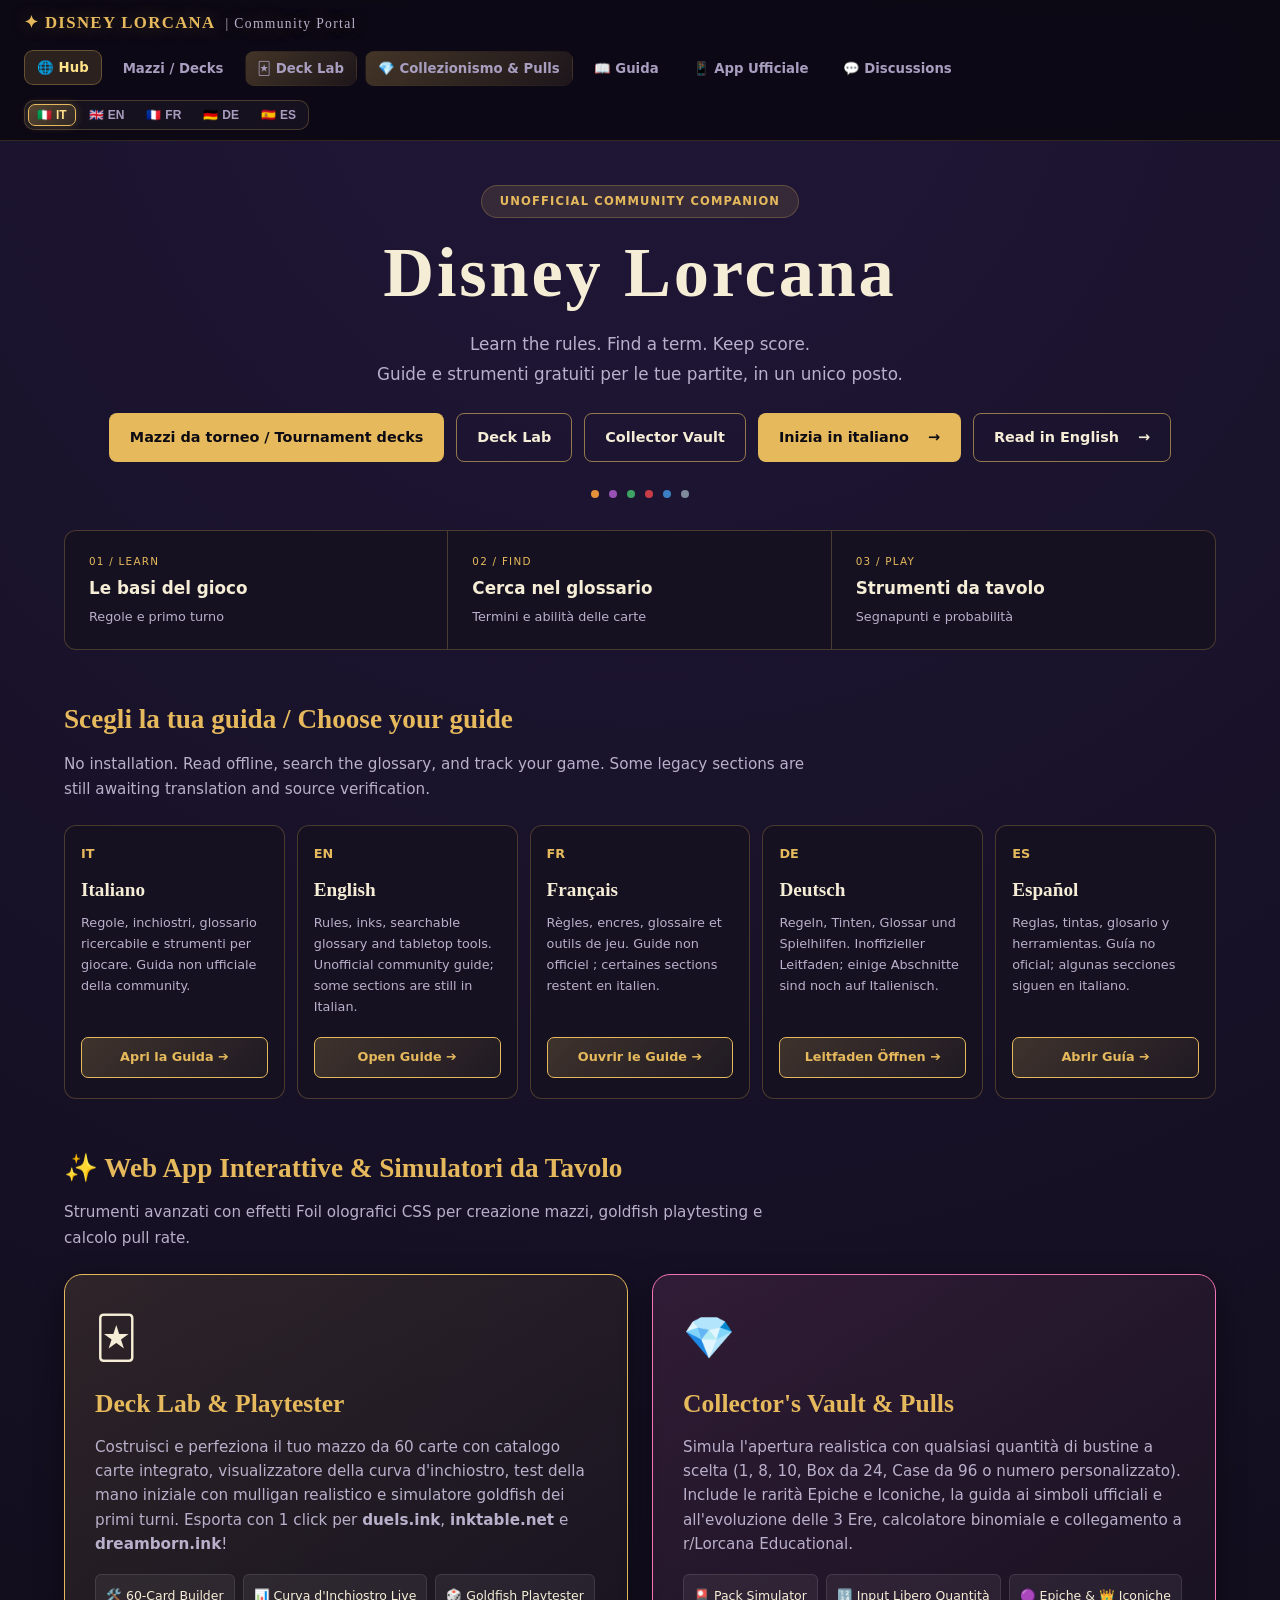
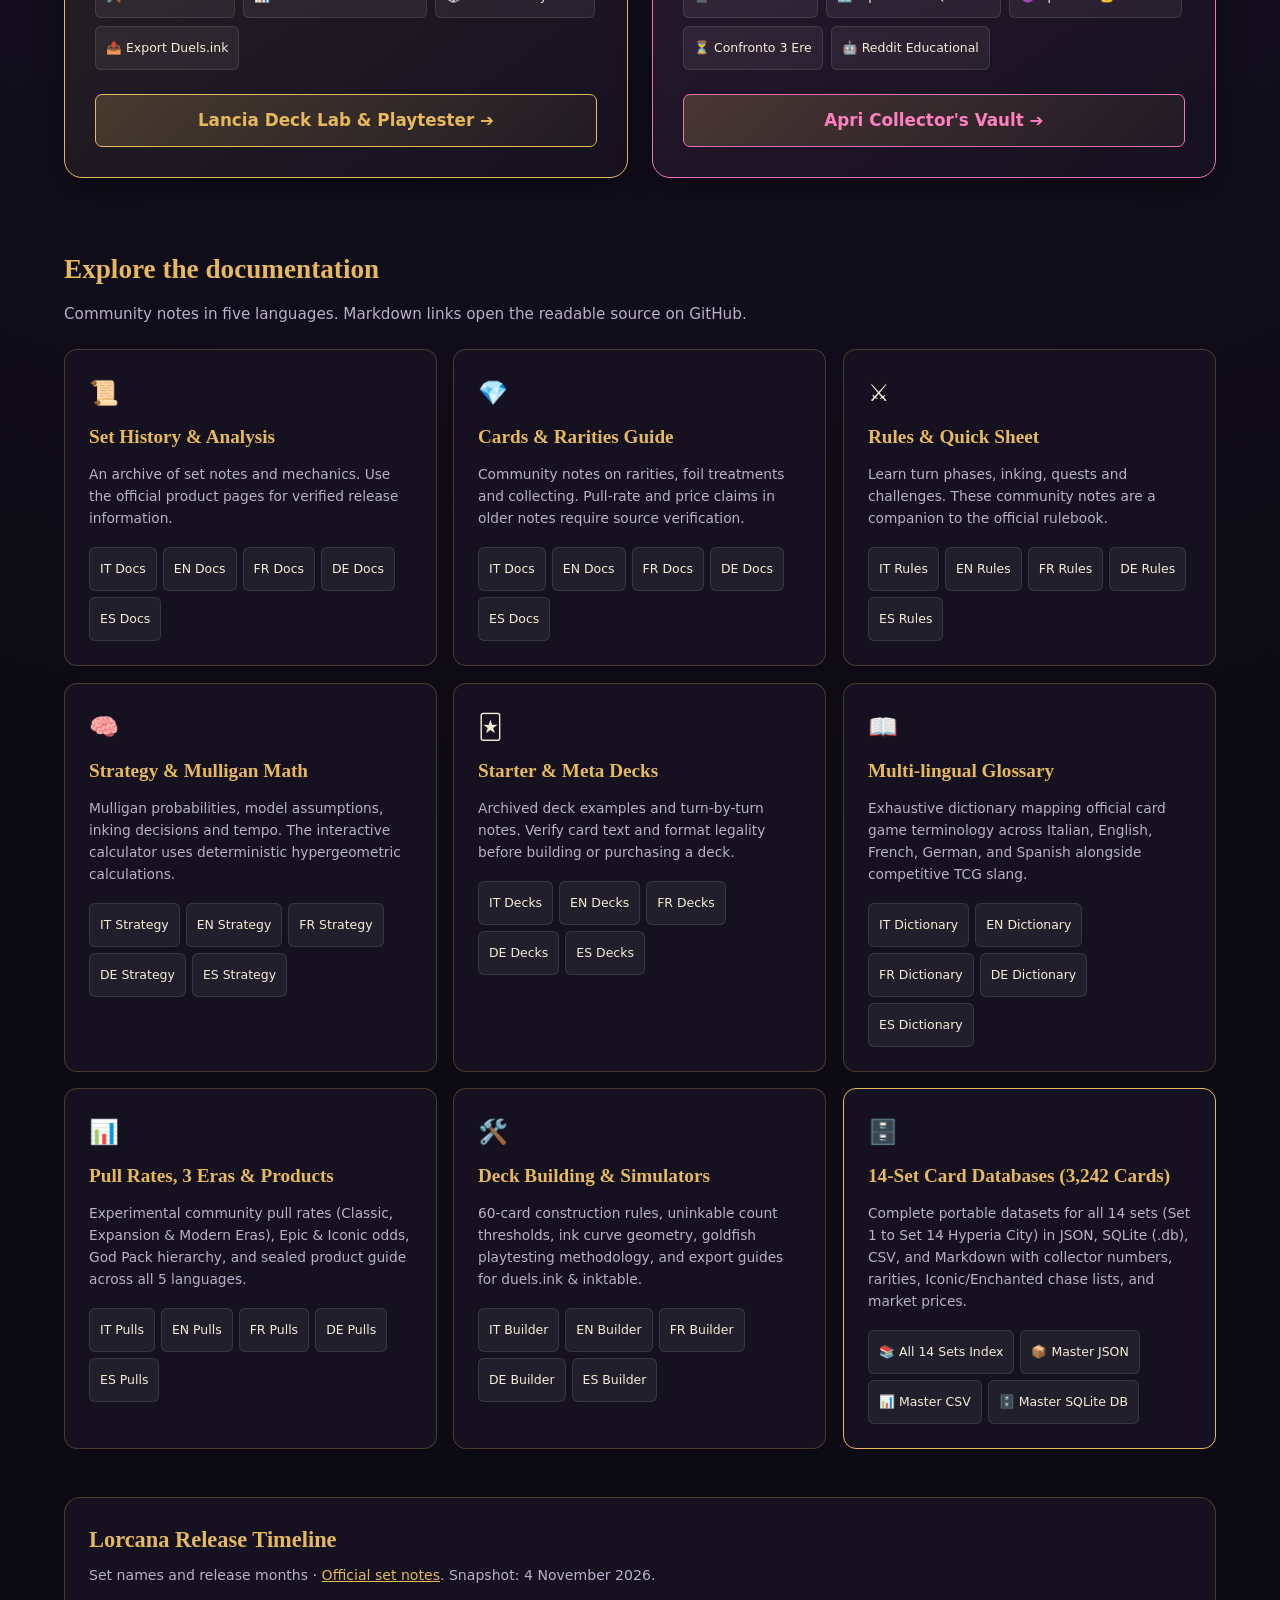
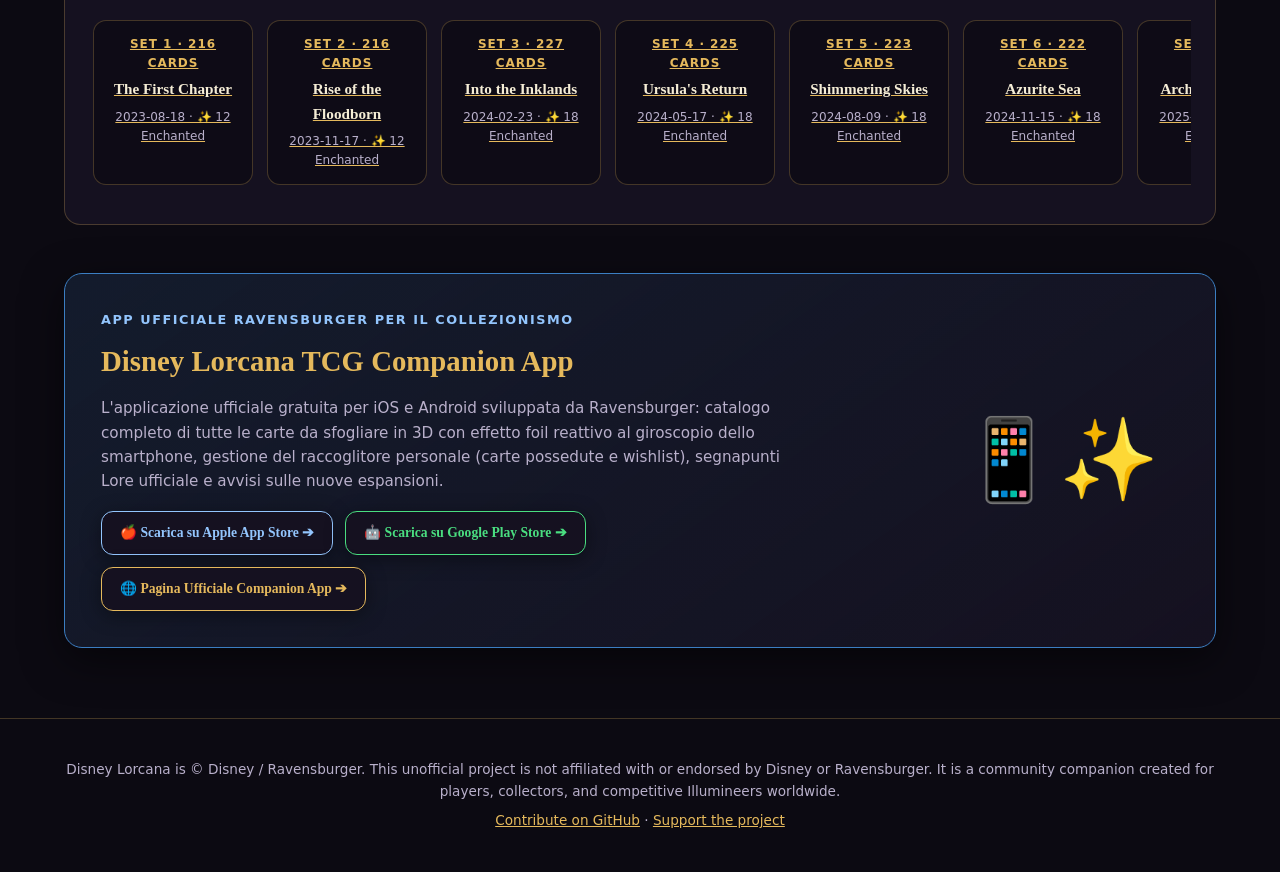
==== commit 25793506: "feat: integrate sourced tournament decks and validated web tools" ====
--- a/index.html
+++ b/index.html
@@ -33,6 +33,92 @@
       overflow-x: hidden;
     }
     a { color: inherit; text-decoration: none; }
+
+    
+    /* Sticky Top Bar */
+    .top-bar {
+      background: rgba(14, 11, 20, 0.96);
+      border-bottom: 1px solid var(--line);
+      padding: 10px 24px;
+      display: flex;
+      justify-content: space-between;
+      align-items: center;
+      position: sticky;
+      top: 0;
+      z-index: 1000;
+      backdrop-filter: blur(10px);
+    }
+    .top-brand {
+      font-family: 'Cinzel', serif;
+      font-weight: 900;
+      letter-spacing: .08em;
+      color: var(--gold);
+      display: flex;
+      align-items: center;
+      gap: 10px;
+      font-size: 1.1rem;
+    }
+    .top-links {
+      display: flex;
+      gap: 14px;
+      align-items: center;
+      font-size: .86rem;
+      flex-wrap: wrap;
+    }
+    .top-links a {
+      color: var(--parch-muted);
+      padding: 6px 14px;
+      border-radius: 8px;
+      transition: all .2s;
+      font-weight: 600;
+    }
+    .top-links a:hover, .top-links a.active {
+      color: var(--gold);
+      background: rgba(229, 185, 92, .14);
+    }
+    .top-links a.highlight {
+      background: linear-gradient(135deg, rgba(229, 185, 92, .25), rgba(229, 185, 92, .08));
+      border: 1px solid var(--gold);
+      color: var(--gold);
+    }
+    .hero-actions {
+      display: flex;
+      gap: 14px;
+      justify-content: center;
+      flex-wrap: wrap;
+      margin: 24px 0 36px;
+    }
+    .btn-hero {
+      display: inline-flex;
+      align-items: center;
+      gap: 8px;
+      padding: 12px 24px;
+      border-radius: 12px;
+      font-family: 'Cinzel', serif;
+      font-weight: 700;
+      font-size: .95rem;
+      transition: all .25s;
+      box-shadow: 0 4px 20px rgba(0,0,0,0.4);
+    }
+    .btn-hero:hover {
+      transform: translateY(-3px);
+      box-shadow: 0 8px 30px rgba(229, 185, 92, 0.3);
+    }
+    .btn-hero.gold {
+      background: linear-gradient(135deg, #ffd700, #b2862d);
+      color: #0c0a12;
+      border: 1px solid #ffd700;
+    }
+    .btn-hero.pink {
+      background: linear-gradient(135deg, rgba(244,114,182,0.3), rgba(168,85,247,0.2));
+      border: 1.5px solid #f472b6;
+      color: #ffd9f0;
+    }
+    .btn-hero.dark {
+      background: var(--bg-card);
+      border: 1px solid var(--line);
+      color: var(--parch);
+    }
 
     /* Container */
     .wrap {
@@ -307,10 +393,27 @@
     @media(max-width:359px){.lang-grid{grid-template-columns:1fr;}.portal-nav>div{gap:8px;}}
     @media(prefers-reduced-motion:reduce){*,*::before,*::after{animation:none!important;transition:none!important;}}
   </style>
+  <link rel="stylesheet" href="assets/css/lorcana-foil-ui.css">
 </head>
 <body>
 <a class="skip-link" href="#main-content">Skip to content / Vai al contenuto</a>
-<nav class="portal-nav wrap" aria-label="Main navigation"><a class="portal-brand" href="index.html">LORCANA <span>COMPANION</span></a><div><a href="#languages">Guide</a><a href="#resources">Resources</a><a href="https://github.com/MRJonam91/disney-lorcana-companion">GitHub</a></div></nav>
+
+  <!-- Top Sticky Navigation -->
+  <div class="top-bar">
+    <a href="index.html" class="top-brand">
+      <span>✦ DISNEY LORCANA</span>
+      <span style="color:var(--parch-muted);font-weight:400;font-size:.85rem;">| Community Portal</span>
+    </a>
+    <div class="top-links">
+      <a href="index.html" class="active" data-i18n="nav_hub">🌐 Hub</a>
+      <a href="tournament-decks.html">Mazzi / Decks</a><a href="deck-lab.html" class="highlight" data-i18n="nav_decklab">🃏 Deck Lab</a>
+      <a href="collector-vault.html" class="highlight" style="border-color:#f472b6;color:#ff80bf;" data-i18n="nav_vault">💎 Collezionismo &amp; Pulls</a>
+      <a href="guide/guida-lorcana-it.html" data-i18n="nav_guide" data-i18n-guide-link="1">📖 Guida</a>
+      <a href="#official-app" data-i18n="nav_app">📱 App Ufficiale</a>
+      <a href="https://github.com/MRJonam91/disney-lorcana-companion/discussions" target="_blank" data-i18n="nav_forum">💬 Forum</a>
+    </div>
+  </div>
+
 
   <header>
     <div class="wrap">
@@ -318,7 +421,7 @@
       <h1>Disney Lorcana</h1>
       <p class="subtitle">Learn the rules. Find a term. Keep score.<br><span lang="it">Guide e strumenti gratuiti per le tue partite, in un unico posto.</span></p>
 
-      <div class="hero-links"><a class="primary-link" href="guide/guida-lorcana-it.html" lang="it" hreflang="it">Inizia in italiano <span aria-hidden="true">→</span></a><a href="guide/lorcana-guide-en.html" lang="en" hreflang="en">Read in English <span aria-hidden="true">→</span></a></div>
+      <div class="hero-links"><a class="primary-link" href="tournament-decks.html">Mazzi da torneo / Tournament decks</a><a href="deck-lab.html">Deck Lab</a><a href="collector-vault.html">Collector Vault</a><a class="primary-link" href="guide/guida-lorcana-it.html" lang="it" hreflang="it">Inizia in italiano <span aria-hidden="true">→</span></a><a href="guide/lorcana-guide-en.html" lang="en" hreflang="en">Read in English <span aria-hidden="true">→</span></a></div>
       <div class="ink-orbs" aria-hidden="true">
         <div class="orb amber" title="Amber"></div>
         <div class="orb amethyst" title="Amethyst"></div>
@@ -391,13 +494,58 @@
       </div>
     </section>
 
+    <!-- NEW: Interactive Apps Showcase (Deck Lab & Collector's Vault) -->
+    <section style="margin-bottom:70px;">
+      <h2 class="section-title" data-i18n="idx_apps_title">✨ Web App Interattive &amp; Simulatori da Tavolo</h2>
+      <p class="section-desc" data-i18n="idx_apps_desc">Strumenti avanzati con effetti Foil olografici CSS per creazione mazzi, goldfish playtesting e calcolo pull rate.</p>
+
+      <div style="display:grid;grid-template-columns:repeat(auto-fit, minmax(min(100%,360px), 1fr));gap:24px;">
+        <!-- Deck Lab Card -->
+        <div style="background:linear-gradient(145deg, rgba(229,185,92,0.12), var(--bg-card));border:1.5px solid var(--gold);border-radius:18px;padding:30px;display:flex;flex-direction:column;justify-content:space-between;box-shadow:0 10px 30px rgba(0,0,0,0.4);">
+          <div>
+            <div style="font-size:2.6rem;margin-bottom:12px;">🃏</div>
+            <h3 style="font-family:'Cinzel',serif;font-size:1.6rem;color:var(--gold);margin-bottom:10px;" data-i18n="idx_deck_title">Deck Lab &amp; Playtester</h3>
+            <p style="color:var(--parch-muted);font-size:0.95rem;margin-bottom:18px;">
+              Costruisci e perfeziona il tuo mazzo da 60 carte con catalogo carte integrato, visualizzatore della curva d'inchiostro, test della mano iniziale con mulligan realistico e simulatore goldfish dei primi turni. Esporta con 1 click per <strong>duels.ink</strong>, <strong>inktable.net</strong> e <strong>dreamborn.ink</strong>!
+            </p>
+            <div style="display:flex;flex-wrap:wrap;gap:8px;margin-bottom:24px;">
+              <span class="feat-tag">🛠️ 60-Card Builder</span>
+              <span class="feat-tag">📊 Curva d'Inchiostro Live</span>
+              <span class="feat-tag">🎲 Goldfish Playtester</span>
+              <span class="feat-tag">📤 Export Duels.ink</span>
+            </div>
+          </div>
+          <a href="deck-lab.html" class="btn-open" style="text-align:center;font-size:1.05rem;padding:12px 20px;" data-i18n="idx_deck_btn">Lancia Deck Lab &amp; Playtester ➔</a>
+        </div>
+
+        <!-- Collector's Vault Card -->
+        <div style="background:linear-gradient(145deg, rgba(244,114,182,0.12), var(--bg-card));border:1.5px solid #f472b6;border-radius:18px;padding:30px;display:flex;flex-direction:column;justify-content:space-between;box-shadow:0 10px 30px rgba(0,0,0,0.4);">
+          <div>
+            <div style="font-size:2.6rem;margin-bottom:12px;">💎</div>
+            <h3 style="font-family:'Cinzel',serif;font-size:1.6rem;color:var(--gold);margin-bottom:10px;" data-i18n="idx_vault_title">Collector's Vault &amp; Pulls</h3>
+            <p style="color:var(--parch-muted);font-size:0.95rem;margin-bottom:18px;">
+              Simula l'apertura realistica con qualsiasi quantità di bustine a scelta (1, 8, 10, Box da 24, Case da 96 o numero personalizzato). Include le rarità Epiche e Iconiche, la guida ai simboli ufficiali e all'evoluzione delle 3 Ere, calcolatore binomiale e collegamento a r/Lorcana Educational.
+            </p>
+            <div style="display:flex;flex-wrap:wrap;gap:8px;margin-bottom:24px;">
+              <span class="feat-tag">🎴 Pack Simulator</span>
+              <span class="feat-tag">🔢 Input Libero Quantità</span>
+              <span class="feat-tag">🟣 Epiche &amp; 👑 Iconiche</span>
+              <span class="feat-tag">⏳ Confronto 3 Ere</span>
+              <span class="feat-tag">🤖 Reddit Educational</span>
+            </div>
+          </div>
+          <a href="collector-vault.html" class="btn-open" style="text-align:center;font-size:1.05rem;padding:12px 20px;border-color:#f472b6;color:#ff80bf;" data-i18n="idx_vault_btn">Apri Collector's Vault ➔</a>
+        </div>
+      </div>
+    </section>
+
     <!-- Core Features & Documentation -->
     <section id="resources">
       <h2 class="section-title">Explore the documentation</h2>
       <p class="section-desc">Community notes in five languages. Markdown links open the readable source on GitHub.</p>
 
       <div class="features-grid">
-        <div class="feat-card">
+        <div class="feat-card foil-card-fx">
           <div class="feat-icon">📜</div>
           <h3>Set History &amp; Analysis</h3>
           <p>An archive of set notes and mechanics. Use the official product pages for verified release information.</p>
@@ -410,7 +558,7 @@
           </div>
         </div>
 
-        <div class="feat-card">
+        <div class="feat-card foil-card-fx">
           <div class="feat-icon">💎</div>
           <h3>Cards &amp; Rarities Guide</h3>
           <p>Community notes on rarities, foil treatments and collecting. Pull-rate and price claims in older notes require source verification.</p>
@@ -423,7 +571,7 @@
           </div>
         </div>
 
-        <div class="feat-card">
+        <div class="feat-card foil-card-fx">
           <div class="feat-icon">⚔️</div>
           <h3>Rules &amp; Quick Sheet</h3>
           <p>Learn turn phases, inking, quests and challenges. These community notes are a companion to the official rulebook.</p>
@@ -436,7 +584,7 @@
           </div>
         </div>
 
-        <div class="feat-card">
+        <div class="feat-card foil-card-fx">
           <div class="feat-icon">🧠</div>
           <h3>Strategy &amp; Mulligan Math</h3>
           <p>Mulligan probabilities, model assumptions, inking decisions and tempo. The interactive calculator uses deterministic hypergeometric calculations.</p>
@@ -449,7 +597,7 @@
           </div>
         </div>
 
-        <div class="feat-card">
+        <div class="feat-card foil-card-fx">
           <div class="feat-icon">🃏</div>
           <h3>Starter &amp; Meta Decks</h3>
           <p>Archived deck examples and turn-by-turn notes. Verify card text and format legality before building or purchasing a deck.</p>
@@ -462,7 +610,7 @@
           </div>
         </div>
 
-        <div class="feat-card">
+        <div class="feat-card foil-card-fx">
           <div class="feat-icon">📖</div>
           <h3>Multi-lingual Glossary</h3>
           <p>Exhaustive dictionary mapping official card game terminology across Italian, English, French, German, and Spanish alongside competitive TCG slang.</p>
@@ -474,6 +622,44 @@
             <a href="https://github.com/MRJonam91/disney-lorcana-companion/blob/master/docs/glossary/glossary.es.md" class="feat-tag">ES Dictionary</a>
           </div>
         </div>
+
+        <div class="feat-card foil-card-fx">
+          <div class="feat-icon">📊</div>
+          <h3>Pull Rates, 3 Eras &amp; Products</h3>
+          <p>Experimental community pull rates (Classic, Expansion &amp; Modern Eras), Epic &amp; Iconic odds, God Pack hierarchy, and sealed product guide across all 5 languages.</p>
+          <div class="feat-links">
+            <a href="https://github.com/MRJonam91/disney-lorcana-companion/blob/master/docs/cards-and-rarities/pull-rates-and-products.it.md" class="feat-tag">IT Pulls</a>
+            <a href="https://github.com/MRJonam91/disney-lorcana-companion/blob/master/docs/cards-and-rarities/pull-rates-and-products.en.md" class="feat-tag">EN Pulls</a>
+            <a href="https://github.com/MRJonam91/disney-lorcana-companion/blob/master/docs/cards-and-rarities/pull-rates-and-products.fr.md" class="feat-tag">FR Pulls</a>
+            <a href="https://github.com/MRJonam91/disney-lorcana-companion/blob/master/docs/cards-and-rarities/pull-rates-and-products.de.md" class="feat-tag">DE Pulls</a>
+            <a href="https://github.com/MRJonam91/disney-lorcana-companion/blob/master/docs/cards-and-rarities/pull-rates-and-products.es.md" class="feat-tag">ES Pulls</a>
+          </div>
+        </div>
+
+        <div class="feat-card foil-card-fx">
+          <div class="feat-icon">🛠️</div>
+          <h3>Deck Building &amp; Simulators</h3>
+          <p>60-card construction rules, uninkable count thresholds, ink curve geometry, goldfish playtesting methodology, and export guides for duels.ink &amp; inktable.</p>
+          <div class="feat-links">
+            <a href="https://github.com/MRJonam91/disney-lorcana-companion/blob/master/docs/decks/deck-building-and-testing.it.md" class="feat-tag">IT Builder</a>
+            <a href="https://github.com/MRJonam91/disney-lorcana-companion/blob/master/docs/decks/deck-building-and-testing.en.md" class="feat-tag">EN Builder</a>
+            <a href="https://github.com/MRJonam91/disney-lorcana-companion/blob/master/docs/decks/deck-building-and-testing.fr.md" class="feat-tag">FR Builder</a>
+            <a href="https://github.com/MRJonam91/disney-lorcana-companion/blob/master/docs/decks/deck-building-and-testing.de.md" class="feat-tag">DE Builder</a>
+            <a href="https://github.com/MRJonam91/disney-lorcana-companion/blob/master/docs/decks/deck-building-and-testing.es.md" class="feat-tag">ES Builder</a>
+          </div>
+        </div>
+
+        <div class="feat-card foil-card-fx" style="border-color:var(--gold);">
+          <div class="feat-icon">🗄️</div>
+          <h3>14-Set Card Databases (3,242 Cards)</h3>
+          <p>Complete portable datasets for all 14 sets (Set 1 to Set 14 Hyperia City) in JSON, SQLite (.db), CSV, and Markdown with collector numbers, rarities, Iconic/Enchanted chase lists, and market prices.</p>
+          <div class="feat-links">
+            <a href="https://github.com/MRJonam91/disney-lorcana-companion/blob/master/docs/sets/cards/README.md" class="feat-tag">📚 All 14 Sets Index</a>
+            <a href="data/lorcana-database.json" class="feat-tag">📦 Master JSON</a>
+            <a href="data/lorcana-all-cards.csv" class="feat-tag">📊 Master CSV</a>
+            <a href="data/lorcana-all-sets.db" class="feat-tag">🗄️ Master SQLite DB</a>
+          </div>
+        </div>
       </div>
     </section>
 
@@ -483,75 +669,103 @@
       <p style="color:var(--parch-muted);font-size:0.88rem;margin-bottom:20px;">Set names and release months · <a href="https://disneylorcana.com/en/resources/">Official set notes</a>. Snapshot: 4 November 2026.</p>
 
       <div class="sets-scroller" tabindex="0" role="region" aria-label="Set release timeline, scroll horizontally">
-        <div class="set-pill">
-          <div class="set-num">Set 1</div>
+        <a href="https://github.com/MRJonam91/disney-lorcana-companion/blob/master/docs/sets/cards/set-01-the-first-chapter.md" class="set-pill foil-card-fx">
+          <div class="set-num">Set 1 · 216 Cards</div>
           <div class="set-name">The First Chapter</div>
-          <div class="set-date">Aug 2023</div>
-        </div>
-        <div class="set-pill">
-          <div class="set-num">Set 2</div>
+          <div class="set-date">2023-08-18 · ✨ 12 Enchanted</div>
+        </a>
+        <a href="https://github.com/MRJonam91/disney-lorcana-companion/blob/master/docs/sets/cards/set-02-rise-of-the-floodborn.md" class="set-pill foil-card-fx">
+          <div class="set-num">Set 2 · 216 Cards</div>
           <div class="set-name">Rise of the Floodborn</div>
-          <div class="set-date">Nov 2023</div>
-        </div>
-        <div class="set-pill">
-          <div class="set-num">Set 3</div>
+          <div class="set-date">2023-11-17 · ✨ 12 Enchanted</div>
+        </a>
+        <a href="https://github.com/MRJonam91/disney-lorcana-companion/blob/master/docs/sets/cards/set-03-into-the-inklands.md" class="set-pill foil-card-fx">
+          <div class="set-num">Set 3 · 227 Cards</div>
           <div class="set-name">Into the Inklands</div>
-          <div class="set-date">Feb 2024</div>
-        </div>
-        <div class="set-pill">
-          <div class="set-num">Set 4</div>
+          <div class="set-date">2024-02-23 · ✨ 18 Enchanted</div>
+        </a>
+        <a href="https://github.com/MRJonam91/disney-lorcana-companion/blob/master/docs/sets/cards/set-04-ursula-s-return.md" class="set-pill foil-card-fx">
+          <div class="set-num">Set 4 · 225 Cards</div>
           <div class="set-name">Ursula's Return</div>
-          <div class="set-date">May 2024</div>
-        </div>
-        <div class="set-pill">
-          <div class="set-num">Set 5</div>
+          <div class="set-date">2024-05-17 · ✨ 18 Enchanted</div>
+        </a>
+        <a href="https://github.com/MRJonam91/disney-lorcana-companion/blob/master/docs/sets/cards/set-05-shimmering-skies.md" class="set-pill foil-card-fx">
+          <div class="set-num">Set 5 · 223 Cards</div>
           <div class="set-name">Shimmering Skies</div>
-          <div class="set-date">Aug 2024</div>
-        </div>
-        <div class="set-pill">
-          <div class="set-num">Set 6</div>
+          <div class="set-date">2024-08-09 · ✨ 18 Enchanted</div>
+        </a>
+        <a href="https://github.com/MRJonam91/disney-lorcana-companion/blob/master/docs/sets/cards/set-06-azurite-sea.md" class="set-pill foil-card-fx">
+          <div class="set-num">Set 6 · 222 Cards</div>
           <div class="set-name">Azurite Sea</div>
-          <div class="set-date">Nov 2024</div>
-        </div>
-        <div class="set-pill">
-          <div class="set-num">Set 7</div>
+          <div class="set-date">2024-11-15 · ✨ 18 Enchanted</div>
+        </a>
+        <a href="https://github.com/MRJonam91/disney-lorcana-companion/blob/master/docs/sets/cards/set-07-archazia-s-island.md" class="set-pill foil-card-fx">
+          <div class="set-num">Set 7 · 224 Cards</div>
           <div class="set-name">Archazia's Island</div>
-          <div class="set-date">Mar 2025</div>
-        </div>
-        <div class="set-pill">
-          <div class="set-num">Set 8</div>
+          <div class="set-date">2025-03-07 · ✨ 18 Enchanted</div>
+        </a>
+        <a href="https://github.com/MRJonam91/disney-lorcana-companion/blob/master/docs/sets/cards/set-08-reign-of-jafar.md" class="set-pill foil-card-fx">
+          <div class="set-num">Set 8 · 229 Cards</div>
           <div class="set-name">Reign of Jafar</div>
-          <div class="set-date">May 2025</div>
-        </div>
-        <div class="set-pill">
-          <div class="set-num">Set 9</div>
+          <div class="set-date">2025-05-30 · ✨ 18 Enchanted</div>
+        </a>
+        <a href="https://github.com/MRJonam91/disney-lorcana-companion/blob/master/docs/sets/cards/set-09-fabled.md" class="set-pill foil-card-fx">
+          <div class="set-num">Set 9 · 243 Cards</div>
           <div class="set-name">Fabled</div>
-          <div class="set-date">Aug 2025</div>
-        </div>
-        <div class="set-pill">
-          <div class="set-num">Set 10</div>
+          <div class="set-date">2025-08-29 · 🟣 18 Epic · 👑 2 Iconic</div>
+        </a>
+        <a href="https://github.com/MRJonam91/disney-lorcana-companion/blob/master/docs/sets/cards/set-10-whispers-in-the-well.md" class="set-pill foil-card-fx">
+          <div class="set-num">Set 10 · 242 Cards</div>
           <div class="set-name">Whispers in the Well</div>
-          <div class="set-date">Nov 2025</div>
-        </div>
-        <div class="set-pill">
-          <div class="set-num">Set 11</div>
+          <div class="set-date">2025-11-07 · 🟣 18 Epic · 👑 2 Iconic</div>
+        </a>
+        <a href="https://github.com/MRJonam91/disney-lorcana-companion/blob/master/docs/sets/cards/set-11-winterspell.md" class="set-pill foil-card-fx">
+          <div class="set-num">Set 11 · 243 Cards</div>
           <div class="set-name">Winterspell</div>
-          <div class="set-date">Feb 2026</div>
-        </div>
-        <div class="set-pill">
-          <div class="set-num">Set 12</div>
+          <div class="set-date">2026-02-13 · 🟣 18 Epic · 👑 2 Iconic</div>
+        </a>
+        <a href="https://github.com/MRJonam91/disney-lorcana-companion/blob/master/docs/sets/cards/set-12-wilds-unknown.md" class="set-pill foil-card-fx">
+          <div class="set-num">Set 12 · 243 Cards</div>
           <div class="set-name">Wilds Unknown</div>
-          <div class="set-date">May 2026</div>
-        </div>
-        <div class="set-pill" style="border-color:var(--emerald);background:rgba(63,163,100,0.1);">
-          <div class="set-num" style="color:#4ade80;">Set 13</div>
+          <div class="set-date">2026-05-08 · 🟣 18 Epic · 👑 2 Iconic</div>
+        </a>
+        <a href="https://github.com/MRJonam91/disney-lorcana-companion/blob/master/docs/sets/cards/set-13-attack-of-the-vine.md" class="set-pill foil-card-fx" style="border-color:var(--emerald);background:rgba(63,163,100,0.12);">
+          <div class="set-num" style="color:#4ade80;">Set 13 · 247 Cards</div>
           <div class="set-name">Attack of the Vine!</div>
-          <div class="set-date">July 2026</div>
-        </div>
-        <div class="set-pill" style="border-color:var(--gold);background:rgba(229,185,92,0.1);">
-          <div class="set-num" style="color:var(--gold);">Set 14</div>
+          <div class="set-date">2026-07-17 · 👑 Lilo &amp; Stitch / Belle &amp; Beast</div>
+        </a>
+        <a href="https://github.com/MRJonam91/disney-lorcana-companion/blob/master/docs/sets/cards/set-14-hyperia-city.md" class="set-pill foil-card-fx" style="border-color:var(--gold);background:rgba(229,185,92,0.14);">
+          <div class="set-num" style="color:var(--gold);">Set 14 · 242 Cards</div>
           <div class="set-name">Hyperia City</div>
-          <div class="set-date">Oct 2026</div>
+          <div class="set-date">2026-10-16 · 👑 Mickey / Cinderella</div>
+        </a>
+      </div>
+    </section>
+
+
+    <!-- Official Disney Lorcana Companion App Banner -->
+    <section id="official-app" style="margin-bottom:70px;background:linear-gradient(145deg, rgba(59,126,194,0.15), var(--bg-card));border:1.5px solid var(--sapphire);border-radius:18px;padding:36px;box-shadow:0 12px 40px rgba(0,0,0,0.5);">
+      <div style="display:flex;align-items:center;justify-content:space-between;flex-wrap:wrap;gap:24px;">
+        <div style="max-width:700px;">
+          <div style="font-size:0.8rem;letter-spacing:0.12em;text-transform:uppercase;color:#93c5fd;font-weight:700;margin-bottom:8px;" data-i18n="idx_app_badge">App Ufficiale Ravensburger per il Collezionismo</div>
+          <h2 style="font-family:'Cinzel',serif;font-size:1.8rem;color:var(--gold);margin-bottom:12px;">Disney Lorcana TCG Companion App</h2>
+          <p style="color:var(--parch-muted);font-size:0.95rem;line-height:1.6;margin-bottom:18px;">
+            L'applicazione ufficiale gratuita per iOS e Android sviluppata da Ravensburger: catalogo completo di tutte le carte da sfogliare in 3D con effetto foil reattivo al giroscopio dello smartphone, gestione del raccoglitore personale (carte possedute e wishlist), segnapunti Lore ufficiale e avvisi sulle nuove espansioni.
+          </p>
+          <div style="display:flex;gap:12px;flex-wrap:wrap;">
+            <a href="https://apps.apple.com/us/app/disney-lorcana-tcg-companion/id6444333831" target="_blank" class="btn-hero dark" style="border-color:#93c5fd;color:#93c5fd;font-size:.85rem;padding:10px 18px;">
+              🍎 Scarica su Apple App Store ➔
+            </a>
+            <a href="https://play.google.com/store/apps/details?id=com.ravensburger.disney.lorcana&hl=en_US" target="_blank" class="btn-hero dark" style="border-color:#4ade80;color:#4ade80;font-size:.85rem;padding:10px 18px;">
+              🤖 Scarica su Google Play Store ➔
+            </a>
+            <a href="https://www.disneylorcana.com/it-IT/app" target="_blank" class="btn-hero dark" style="font-size:.85rem;padding:10px 18px;border-color:var(--gold);color:var(--gold);">
+              🌐 Pagina Ufficiale Companion App ➔
+            </a>
+          </div>
+        </div>
+        <div style="font-size:5rem;text-align:center;padding:10px 20px;">
+          📱✨
         </div>
       </div>
     </section>
@@ -565,5 +779,6 @@
     </div>
   </footer>
 
+  <script src="data/lorcana-i18n.js"></script>
 </body>
 </html>
--- a/assets/css/lorcana-foil-ui.css
+++ b/assets/css/lorcana-foil-ui.css
@@ -0,0 +1,639 @@
+/* ==========================================================================
+   DISNEY LORCANA · NEXT-GEN UI & LIGHTWEIGHT CSS FOIL / HOLO ENGINE
+   Inspired by modern TCG showcases (Dreamborn, Poke-Holo, Linear/Raycast UI)
+   ========================================================================== */
+
+:root {
+  --bg-deep: #09070e;
+  --bg-surface: rgba(21, 16, 34, 0.82);
+  --bg-elevated: rgba(31, 24, 48, 0.9);
+  --bg-glass: rgba(16, 12, 26, 0.78);
+  --border-subtle: rgba(229, 185, 92, 0.18);
+  --border-gold: rgba(229, 185, 92, 0.55);
+  --gold-primary: #e5b95c;
+  --gold-bright: #ffe28a;
+  --text-main: #f6efe0;
+  --text-dim: #a89ec0;
+  --holo-1: #ff0080;
+  --holo-2: #ff8c00;
+  --holo-3: #40e0d0;
+  --holo-4: #8a2be2;
+  --holo-5: #38bdf8;
+}
+
+/* --------------------------------------------------------------------------
+   1. UNIFIED GLASSMORPHIC TOP NAVBAR & 5-LANGUAGE SWITCHER
+   -------------------------------------------------------------------------- */
+.top-bar {
+  background: rgba(11, 8, 18, 0.92) !important;
+  border-bottom: 1px solid var(--border-subtle) !important;
+  padding: 10px 24px !important;
+  display: flex !important;
+  justify-content: space-between !important;
+  align-items: center !important;
+  gap: 14px !important;
+  position: sticky !important;
+  top: 0 !important;
+  z-index: 2000 !important;
+  backdrop-filter: blur(16px) saturate(160%) !important;
+  -webkit-backdrop-filter: blur(16px) saturate(160%) !important;
+  flex-wrap: wrap !important;
+}
+
+.top-brand {
+  font-family: 'Cinzel', serif !important;
+  font-weight: 900 !important;
+  letter-spacing: 0.08em !important;
+  color: var(--gold-primary) !important;
+  display: inline-flex !important;
+  align-items: center !important;
+  gap: 10px !important;
+  font-size: 1.05rem !important;
+  text-shadow: 0 0 18px rgba(229, 185, 92, 0.35);
+  white-space: nowrap;
+}
+
+.top-links {
+  display: flex !important;
+  gap: 8px !important;
+  align-items: center !important;
+  flex-wrap: wrap !important;
+}
+
+.top-links a {
+  color: var(--text-dim) !important;
+  padding: 6px 12px !important;
+  border-radius: 9px !important;
+  font-size: 0.83rem !important;
+  font-weight: 600 !important;
+  border: 1px solid transparent !important;
+  transition: all 0.2s cubic-bezier(0.22, 1, 0.36, 1) !important;
+  display: inline-flex !important;
+  align-items: center !important;
+  gap: 6px !important;
+  white-space: nowrap;
+}
+
+.top-links a:hover,
+.top-links a.active {
+  color: var(--gold-bright) !important;
+  background: rgba(229, 185, 92, 0.14) !important;
+  border-color: rgba(229, 185, 92, 0.32) !important;
+  transform: translateY(-1px);
+}
+
+/* Global 5-Language Switcher Dock */
+.lang-switcher-bar {
+  display: inline-flex;
+  align-items: center;
+  gap: 4px;
+  background: rgba(255, 255, 255, 0.04);
+  border: 1px solid rgba(229, 185, 92, 0.24);
+  padding: 3px;
+  border-radius: 10px;
+}
+
+.lang-pill-btn {
+  background: transparent;
+  border: 1px solid transparent;
+  color: var(--text-dim);
+  font-family: 'Plus Jakarta Sans', sans-serif;
+  font-size: 0.75rem;
+  font-weight: 700;
+  padding: 4px 8px;
+  border-radius: 7px;
+  cursor: pointer;
+  transition: all 0.18s ease;
+  display: inline-flex;
+  align-items: center;
+  gap: 4px;
+  line-height: 1;
+}
+
+.lang-pill-btn:hover {
+  color: var(--text-main);
+  background: rgba(255, 255, 255, 0.06);
+}
+
+.lang-pill-btn.active {
+  background: linear-gradient(135deg, rgba(229, 185, 92, 0.32), rgba(229, 185, 92, 0.12));
+  border-color: var(--gold-primary);
+  color: var(--gold-bright);
+  box-shadow: 0 0 10px rgba(229, 185, 92, 0.25);
+}
+
+/* --------------------------------------------------------------------------
+   2. SLEEK COMPACT DISCLAIMER BANNER
+   -------------------------------------------------------------------------- */
+.disclaimer-banner {
+  background: linear-gradient(90deg, rgba(234, 179, 8, 0.1), rgba(21, 16, 34, 0.88), rgba(59, 126, 194, 0.08)) !important;
+  border: 1px solid rgba(229, 185, 92, 0.3) !important;
+  border-left: 4px solid var(--gold-primary) !important;
+  border-radius: 12px !important;
+  padding: 12px 18px !important;
+  margin-bottom: 20px !important;
+  display: flex !important;
+  align-items: center !important;
+  gap: 14px !important;
+  font-size: 0.81rem !important;
+  color: var(--text-dim) !important;
+  line-height: 1.45 !important;
+  box-shadow: 0 6px 24px rgba(0, 0, 0, 0.28);
+}
+
+.disclaimer-banner strong {
+  color: var(--gold-bright);
+}
+
+/* --------------------------------------------------------------------------
+   3. SEGMENTED GLASSMORPHIC TAB DOCK (Single balanced line on desktop)
+   -------------------------------------------------------------------------- */
+.vault-tabs,
+.lab-tabs {
+  display: flex !important;
+  justify-content: center !important;
+  align-items: center !important;
+  gap: 8px !important;
+  margin: 0 auto 24px !important;
+  padding: 6px !important;
+  background: rgba(15, 11, 24, 0.85) !important;
+  border: 1px solid rgba(229, 185, 92, 0.22) !important;
+  border-radius: 14px !important;
+  width: fit-content !important;
+  max-width: 100% !important;
+  flex-wrap: wrap !important;
+  box-shadow: 0 10px 30px rgba(0, 0, 0, 0.45), inset 0 1px 0 rgba(255, 255, 255, 0.06);
+}
+
+.vault-tabs .tab-btn,
+.lab-tabs .tab-btn {
+  padding: 9px 16px !important;
+  border-radius: 10px !important;
+  border: 1px solid transparent !important;
+  background: transparent !important;
+  color: var(--text-dim) !important;
+  font-family: 'Cinzel', serif !important;
+  font-size: 0.84rem !important;
+  font-weight: 700 !important;
+  cursor: pointer !important;
+  transition: all 0.22s cubic-bezier(0.22, 1, 0.36, 1) !important;
+  white-space: nowrap !important;
+  display: inline-flex !important;
+  align-items: center !important;
+  gap: 7px !important;
+}
+
+.vault-tabs .tab-btn:hover,
+.lab-tabs .tab-btn:hover {
+  color: var(--text-main) !important;
+  background: rgba(255, 255, 255, 0.05) !important;
+}
+
+.vault-tabs .tab-btn.active,
+.lab-tabs .tab-btn.active {
+  background: linear-gradient(135deg, rgba(229, 185, 92, 0.26), rgba(152, 81, 181, 0.2)) !important;
+  border-color: var(--gold-primary) !important;
+  color: var(--gold-bright) !important;
+  box-shadow: 0 4px 16px rgba(229, 185, 92, 0.22), inset 0 1px 0 rgba(255, 255, 255, 0.15) !important;
+}
+
+/* --------------------------------------------------------------------------
+   4. SIMULATOR COMMAND CENTER LAYOUT (Structured Box & Button Grid)
+   -------------------------------------------------------------------------- */
+.sim-command-bar {
+  display: flex;
+  justify-content: space-between;
+  align-items: center;
+  gap: 14px;
+  background: rgba(12, 9, 20, 0.65);
+  border: 1px solid var(--border-subtle);
+  border-radius: 12px;
+  padding: 12px 16px;
+  margin-bottom: 16px;
+  flex-wrap: wrap;
+}
+
+.sim-set-group {
+  display: flex;
+  align-items: center;
+  gap: 10px;
+  flex: 1;
+  min-width: 280px;
+}
+
+.select-set {
+  flex: 1;
+  max-width: 420px;
+  background: var(--bg-elevated) !important;
+  border: 1px solid var(--border-gold) !important;
+  color: var(--text-main) !important;
+  padding: 10px 14px !important;
+  border-radius: 10px !important;
+  font-size: 0.9rem !important;
+  font-weight: 600 !important;
+  cursor: pointer;
+  box-shadow: inset 0 1px 2px rgba(0, 0, 0, 0.4);
+}
+
+.sim-custom-group {
+  display: flex;
+  align-items: center;
+  gap: 8px;
+  background: rgba(255, 255, 255, 0.03);
+  border: 1px solid rgba(229, 185, 92, 0.24);
+  padding: 6px 10px;
+  border-radius: 10px;
+  flex-wrap: wrap;
+}
+
+.pack-step-btn {
+  background: rgba(255, 255, 255, 0.06);
+  border: 1px solid rgba(229, 185, 92, 0.25);
+  color: var(--gold-bright);
+  border-radius: 6px;
+  padding: 5px 9px;
+  font-size: 0.78rem;
+  font-weight: 700;
+  cursor: pointer;
+  transition: all 0.15s;
+}
+
+.pack-step-btn:hover {
+  background: rgba(229, 185, 92, 0.2);
+  border-color: var(--gold-primary);
+}
+
+/* 5-Column Preset Product Action Grid */
+.pack-presets-grid {
+  display: grid;
+  grid-template-columns: repeat(5, minmax(0, 1fr));
+  gap: 10px;
+  margin-bottom: 20px;
+  width: 100%;
+}
+
+@media (max-width: 1150px) {
+  .pack-presets-grid {
+    grid-template-columns: repeat(auto-fit, minmax(165px, 1fr));
+  }
+}
+
+.pack-action-card {
+  position: relative;
+  overflow: hidden;
+  background: linear-gradient(160deg, rgba(35, 27, 54, 0.92), rgba(18, 14, 29, 0.95));
+  border: 1px solid rgba(229, 185, 92, 0.25);
+  border-radius: 12px;
+  padding: 14px 12px;
+  cursor: pointer;
+  text-align: center;
+  transition: all 0.24s cubic-bezier(0.22, 1, 0.36, 1);
+  display: flex;
+  flex-direction: column;
+  align-items: center;
+  justify-content: center;
+  gap: 4px;
+  color: var(--text-main);
+  box-shadow: 0 4px 14px rgba(0, 0, 0, 0.35);
+}
+
+.pack-action-card:hover {
+  transform: translateY(-4px) scale(1.015);
+  border-color: var(--gold-bright);
+  box-shadow: 0 10px 26px rgba(229, 185, 92, 0.22);
+}
+
+.pack-action-card.featured-box {
+  background: linear-gradient(160deg, rgba(229, 185, 92, 0.22), rgba(26, 20, 42, 0.95));
+  border-color: var(--gold-primary);
+}
+
+.pack-action-card.featured-case {
+  background: linear-gradient(160deg, rgba(168, 85, 247, 0.22), rgba(56, 189, 248, 0.14), rgba(20, 15, 34, 0.95));
+  border-color: #c084fc;
+}
+
+.pack-action-icon {
+  font-size: 1.55rem;
+  margin-bottom: 2px;
+  filter: drop-shadow(0 2px 6px rgba(0, 0, 0, 0.5));
+}
+
+.pack-action-title {
+  font-family: 'Cinzel', serif;
+  font-weight: 800;
+  font-size: 0.88rem;
+  color: var(--gold-bright);
+  letter-spacing: 0.03em;
+}
+
+.pack-action-sub {
+  font-size: 0.73rem;
+  color: var(--text-dim);
+  font-weight: 500;
+}
+
+/* 10-Item Telemetry Stats Grid (Balanced 10x1 or 5x2 — Never 9+1!) */
+.pull-stats-grid {
+  display: grid !important;
+  grid-template-columns: repeat(5, 1fr) !important;
+  gap: 10px !important;
+  margin-bottom: 24px !important;
+}
+
+@media (min-width: 1280px) {
+  .pull-stats-grid {
+    grid-template-columns: repeat(10, 1fr) !important;
+  }
+}
+
+@media (max-width: 680px) {
+  .pull-stats-grid {
+    grid-template-columns: repeat(2, 1fr) !important;
+  }
+}
+
+.pull-stat-box {
+  position: relative;
+  overflow: hidden;
+  background: rgba(20, 15, 32, 0.88) !important;
+  border: 1px solid rgba(255, 255, 255, 0.08) !important;
+  border-radius: 11px !important;
+  padding: 12px 8px !important;
+  text-align: center !important;
+  transition: transform 0.2s ease, border-color 0.2s ease;
+  box-shadow: 0 4px 12px rgba(0, 0, 0, 0.25);
+}
+
+.pull-stat-box:hover {
+  transform: translateY(-2px);
+  border-color: rgba(229, 185, 92, 0.4) !important;
+}
+
+.pull-stat-val {
+  font-family: 'Cinzel', serif !important;
+  font-size: 1.35rem !important;
+  font-weight: 900 !important;
+  line-height: 1.15 !important;
+}
+
+.pull-stat-lbl {
+  font-size: 0.69rem !important;
+  text-transform: uppercase !important;
+  letter-spacing: 0.06em !important;
+  color: var(--text-dim) !important;
+  margin-top: 5px !important;
+  font-weight: 700 !important;
+}
+
+/* --------------------------------------------------------------------------
+   5. LIGHTWEIGHT CSS FOIL & HOLOGRAPHIC SHIMMER ENGINE
+   -------------------------------------------------------------------------- */
+@keyframes foilSweep {
+  0% { background-position: 0% 50%; }
+  50% { background-position: 100% 50%; }
+  100% { background-position: 0% 50%; }
+}
+
+@keyframes holoSparkle {
+  0%, 100% { opacity: 0.32; filter: hue-rotate(0deg); }
+  50% { opacity: 0.68; filter: hue-rotate(35deg); }
+}
+
+@keyframes floatChase {
+  0%, 100% { transform: translateY(0px); }
+  50% { transform: translateY(-4px); }
+}
+
+/* Base Card Frame with 3D Interactive Tilt Support */
+.pulled-card,
+.play-card,
+.foil-card-fx {
+  --rx: 0deg;
+  --ry: 0deg;
+  --gx: 50%;
+  --gy: 50%;
+  position: relative !important;
+  overflow: hidden !important;
+  border-radius: 13px !important;
+  transform: perspective(700px) rotateX(var(--rx)) rotateY(var(--ry));
+  transition: transform 0.16s cubic-bezier(0.2, 0.8, 0.2, 1), box-shadow 0.22s ease, border-color 0.22s ease !important;
+  will-change: transform;
+  backface-visibility: hidden;
+}
+
+/* Dynamic Specular Pointer Glare Layer */
+.pulled-card::before,
+.play-card::before,
+.foil-card-fx::before {
+  content: "";
+  position: absolute;
+  inset: 0;
+  pointer-events: none;
+  z-index: 2;
+  background: radial-gradient(
+    circle at var(--gx) var(--gy),
+    rgba(255, 255, 255, 0.22) 0%,
+    rgba(255, 255, 255, 0.06) 35%,
+    transparent 70%
+  );
+  opacity: 0;
+  transition: opacity 0.2s ease;
+}
+
+.pulled-card:hover::before,
+.play-card:hover::before,
+.foil-card-fx:hover::before {
+  opacity: 1;
+}
+
+/* Cold Foil Overlay (Triggered when a card is Foil or Higher Rarity) */
+.pulled-card.is-foil::after,
+.pulled-card.rarity-Super-Rare::after,
+.pulled-card.rarity-Legendary::after,
+.pulled-card.rarity-Epic::after,
+.pulled-card.rarity-Enchanted::after,
+.pulled-card.rarity-Iconic::after,
+.foil-shimmer::after {
+  content: "";
+  position: absolute;
+  inset: -20%;
+  pointer-events: none;
+  z-index: 1;
+  background: linear-gradient(
+    115deg,
+    transparent 20%,
+    rgba(255, 255, 255, 0.08) 36%,
+    rgba(147, 197, 253, 0.26) 45%,
+    rgba(253, 224, 71, 0.22) 50%,
+    rgba(244, 114, 182, 0.26) 55%,
+    rgba(255, 255, 255, 0.08) 64%,
+    transparent 80%
+  );
+  background-size: 260% 260%;
+  mix-blend-mode: screen;
+  animation: foilSweep 5.5s ease-in-out infinite;
+}
+
+/* Rarity-Specific Foil Aesthetics */
+.pulled-card.rarity-Common {
+  background: linear-gradient(160deg, #1b1726, #120f1a) !important;
+  border: 1px solid rgba(148, 163, 184, 0.28) !important;
+}
+
+.pulled-card.rarity-Uncommon {
+  background: linear-gradient(160deg, #172030, #111622) !important;
+  border: 1px solid rgba(125, 211, 252, 0.38) !important;
+}
+
+.pulled-card.rarity-Rare {
+  background: linear-gradient(160deg, #271d18, #161118) !important;
+  border: 1px solid rgba(217, 119, 6, 0.55) !important;
+}
+
+.pulled-card.rarity-Super-Rare {
+  background: linear-gradient(155deg, rgba(56, 189, 248, 0.16), rgba(30, 24, 48, 0.95)) !important;
+  border: 1.5px solid #7dd3fc !important;
+  box-shadow: 0 0 14px rgba(56, 189, 248, 0.18);
+}
+
+.pulled-card.rarity-Legendary {
+  background: linear-gradient(150deg, rgba(250, 204, 21, 0.22), rgba(180, 83, 9, 0.18), rgba(20, 15, 32, 0.96)) !important;
+  border: 1.5px solid #facc15 !important;
+  box-shadow: 0 0 20px rgba(250, 204, 21, 0.28);
+}
+
+.pulled-card.rarity-Epic {
+  background: linear-gradient(135deg, rgba(217, 70, 239, 0.28), rgba(124, 58, 237, 0.24), rgba(17, 12, 28, 0.96)) !important;
+  border: 1.5px solid #e879f9 !important;
+  box-shadow: 0 0 22px rgba(217, 70, 239, 0.35);
+}
+
+/* Enchanted Full-Art Rainbow Holo */
+.pulled-card.rarity-Enchanted {
+  background:
+    radial-gradient(circle at 20% 20%, rgba(255, 255, 255, 0.18) 1px, transparent 2px),
+    radial-gradient(circle at 80% 70%, rgba(255, 226, 138, 0.22) 1px, transparent 2px),
+    linear-gradient(135deg, rgba(244, 114, 182, 0.34), rgba(168, 85, 247, 0.32), rgba(56, 189, 248, 0.32), rgba(234, 179, 8, 0.28)) !important;
+  background-size: 28px 28px, 36px 36px, 240% 240% !important;
+  border: 2px solid #f472b6 !important;
+  box-shadow: 0 0 28px rgba(244, 114, 182, 0.45), inset 0 0 15px rgba(255, 255, 255, 0.18) !important;
+  animation: foilSweep 4s ease infinite, floatChase 3.2s ease-in-out infinite;
+}
+
+/* Iconic 3D Gold-Cosmos Chase Foil */
+.pulled-card.rarity-Iconic {
+  background:
+    radial-gradient(circle at 30% 30%, rgba(255, 215, 0, 0.28) 1.5px, transparent 2.5px),
+    linear-gradient(135deg, rgba(250, 204, 21, 0.42), rgba(244, 63, 94, 0.32), rgba(56, 189, 248, 0.34), rgba(234, 179, 8, 0.42)) !important;
+  background-size: 24px 24px, 260% 260% !important;
+  border: 2px solid #fde047 !important;
+  box-shadow: 0 0 34px rgba(250, 204, 21, 0.6), 0 0 14px rgba(244, 63, 94, 0.4), inset 0 0 18px rgba(254, 240, 138, 0.28) !important;
+  animation: foilSweep 3.2s ease infinite, floatChase 2.8s ease-in-out infinite;
+}
+
+.pulled-card-inner {
+  position: relative;
+  z-index: 3;
+  display: flex;
+  flex-direction: column;
+  align-items: center;
+  justify-content: space-between;
+  height: 100%;
+  gap: 6px;
+}
+
+.pulled-foil-badge {
+  background: linear-gradient(90deg, #38bdf8, #e879f9, #facc15) !important;
+  color: #09070e !important;
+  font-weight: 900 !important;
+  font-size: 0.62rem !important;
+  letter-spacing: 0.08em !important;
+  padding: 2px 7px !important;
+  border-radius: 99px !important;
+  box-shadow: 0 2px 8px rgba(0, 0, 0, 0.45);
+}
+
+/* Deck Lab Catalog & Playtester Card Foil Polish */
+.card-item {
+  position: relative;
+  overflow: hidden;
+}
+
+.card-item:hover {
+  transform: translateX(3px);
+  box-shadow: 0 4px 16px rgba(229, 185, 92, 0.14);
+}
+
+/* Fix Badge Overlap & Horizontal Panel Overflow */
+.panel {
+  overflow-x: hidden;
+}
+
+.pulled-badge-row {
+  display: flex;
+  flex-wrap: wrap;
+  justify-content: center;
+  align-items: center;
+  gap: 4px;
+  width: 100%;
+  margin-bottom: 4px;
+}
+
+.pulled-foil-badge,
+.pulled-iconic-badge {
+  position: static !important;
+  display: inline-block !important;
+  font-size: 0.6rem !important;
+  font-weight: 900 !important;
+  padding: 2px 6px !important;
+  border-radius: 99px !important;
+  line-height: 1.2 !important;
+  white-space: nowrap !important;
+}
+
+.set-meta-banner {
+  background: rgba(15, 11, 26, 0.78);
+  border: 1px solid rgba(229, 185, 92, 0.28);
+  border-radius: 11px;
+  padding: 10px 14px;
+  margin-bottom: 16px;
+  display: flex;
+  justify-content: space-between;
+  align-items: center;
+  flex-wrap: wrap;
+  gap: 10px;
+  font-size: 0.81rem;
+}
+
+.set-meta-downloads {
+  display: flex;
+  gap: 6px;
+  flex-wrap: wrap;
+}
+
+.set-dl-pill {
+  background: rgba(229, 185, 92, 0.12);
+  border: 1px solid rgba(229, 185, 92, 0.35);
+  color: var(--gold-bright);
+  padding: 3px 9px;
+  border-radius: 6px;
+  font-size: 0.74rem;
+  font-weight: 700;
+  transition: all 0.15s;
+}
+
+.set-dl-pill:hover {
+  background: rgba(229, 185, 92, 0.28);
+  transform: translateY(-1px);
+}
+
+/* Narrow-screen navigation must wrap instead of widening the document. */
+@media(max-width:640px){
+  .top-brand{max-width:100%;white-space:normal!important;flex-wrap:wrap;}
+  .top-brand>span:last-child:not(:first-child){display:none!important;}
+  .top-links{min-width:0;flex-wrap:wrap!important;}
+}
+@media(prefers-reduced-motion:reduce){
+  *,*::before,*::after{animation:none!important;transition:none!important;}
+}
